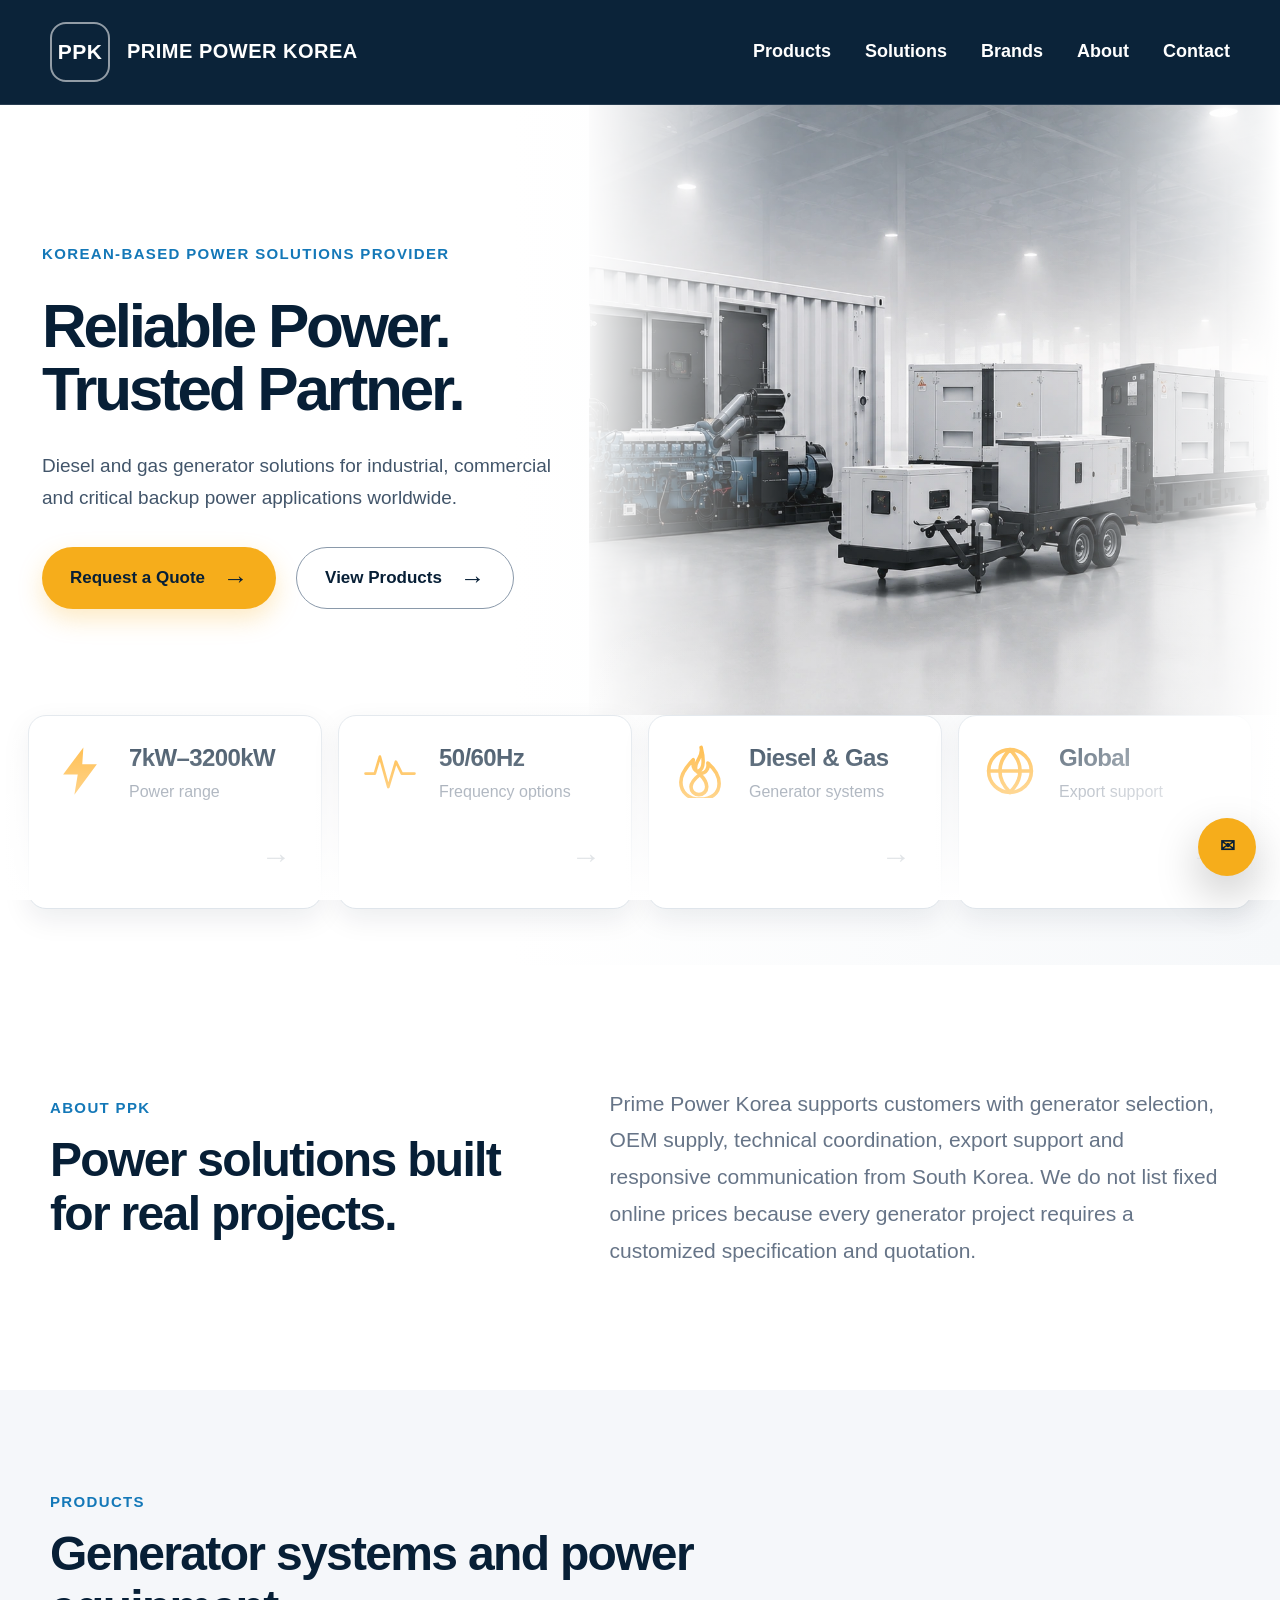
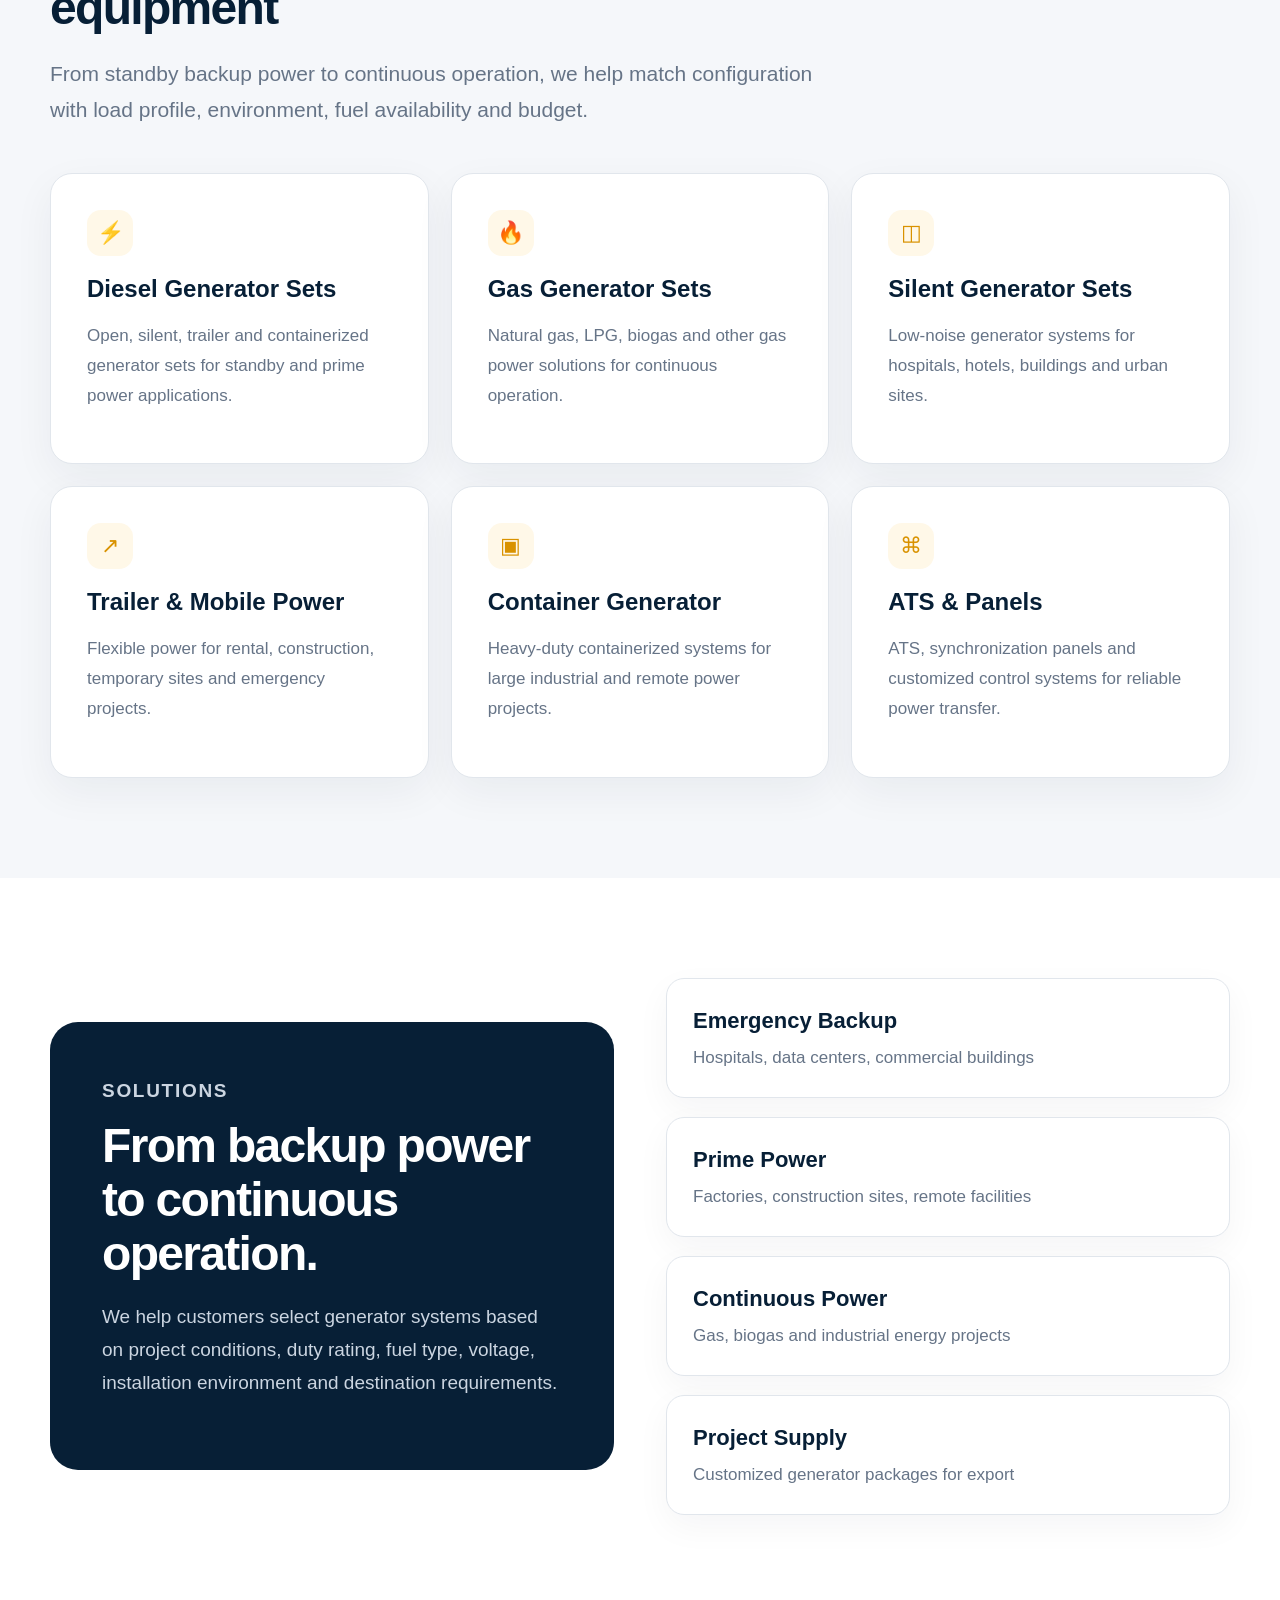
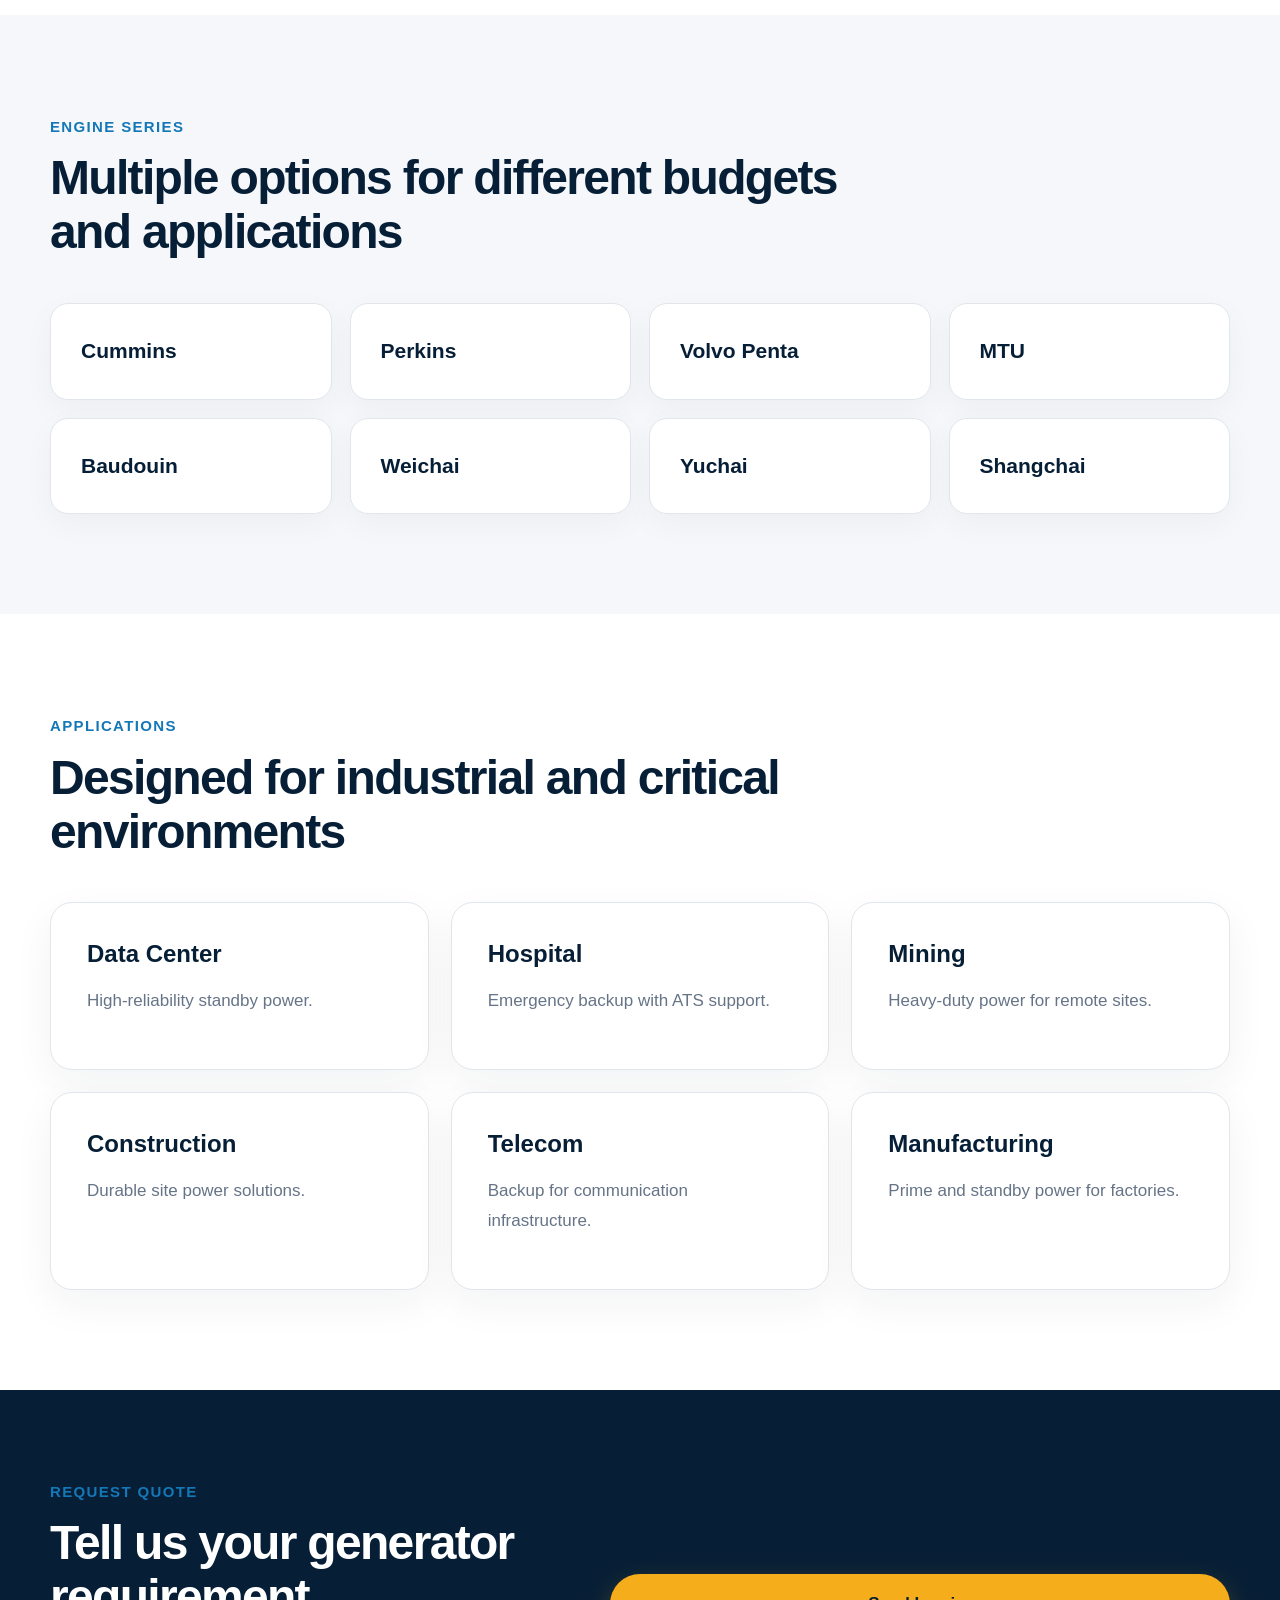
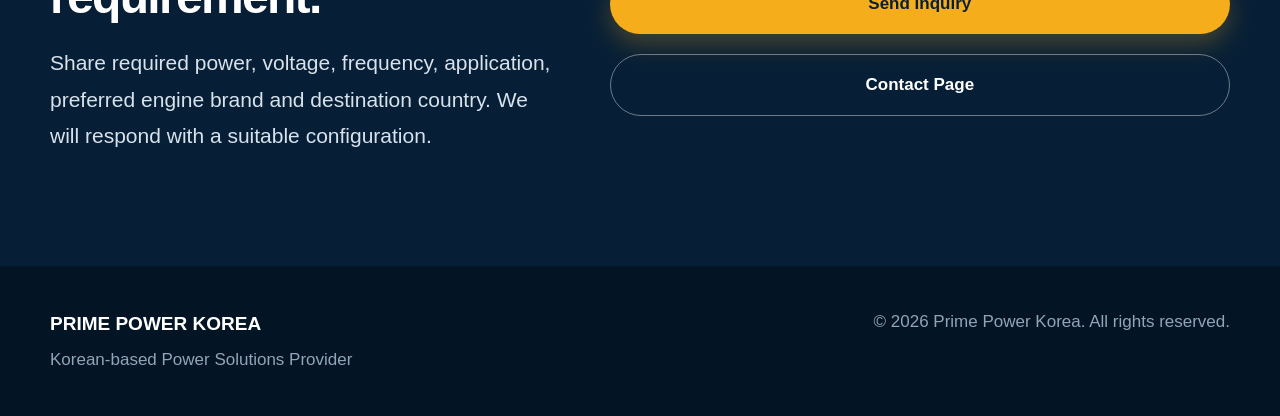
==== index.html @ 18918705 "Update stylesheet version in index.html" ====
<!DOCTYPE html>
<html lang="en">
<head>
  <meta charset="UTF-8" />
  <meta name="viewport" content="width=device-width, initial-scale=1.0" />
  <title>Prime Power Korea | Diesel & Gas Generator Solutions</title>
  <meta name="description" content="Prime Power Korea provides diesel and gas generator solutions for industrial, commercial, telecom, construction, mining, hospital and critical backup power applications worldwide." />
  <link rel="stylesheet" href="css/style.css?v=12">
</head>
<body>
<header class="site-header">
  <div class="container nav-wrap">
    <a class="brand" href="index.html"><span class="brand-mark">PPK</span><span>PRIME POWER KOREA</span></a>
    <button class="menu-btn" aria-label="Open menu">☰</button>
    <nav class="nav-menu">
      <a href="products.html">Products</a>
      <a href="solutions.html">Solutions</a>
      <a href="brands.html">Brands</a>
      <a href="about.html">About</a>
      <a href="contact.html">Contact</a>
    </nav>
  </div>
</header>

<main>
<section class="hero">
  <div class="container">
    <div class="hero-main">
      <div class="hero-copy-block">
        <p class="eyebrow">Korean-based Power Solutions Provider</p>
        <h1><span>Reliable Power.</span><span>Trusted Partner.</span></h1>
        <p class="hero-copy">Diesel and gas generator solutions for industrial, commercial and critical backup power applications worldwide.</p>
        <div class="actions"><a class="btn primary" href="contact.html">Request a Quote</a><a class="btn ghost" href="products.html">View Products</a></div>
      </div>

      <div class="hero-visual">
        <img class="hero-machine" src="images/home/hero-warehouse.webp" alt="Prime Power generator systems">
      </div>
    </div>

    <div class="hero-stats">
      <div class="hero-stat">
        <div class="stat-icon">
          <svg viewBox="0 0 48 48" aria-hidden="true">
            <path d="M27 3 9 27h13l-3 18 20-27H26L27 3Z"/>
          </svg>
        </div>
        <div><strong>7kW–3200kW</strong><span>Power range</span></div>
      </div>

      <div class="hero-stat">
        <div class="stat-icon">
          <svg viewBox="0 0 64 48" aria-hidden="true">
            <path d="M3 27h11l6-20 10 36 9-30 7 14h15"/>
          </svg>
        </div>
        <div><strong>50/60Hz</strong><span>Frequency options</span></div>
      </div>

      <div class="hero-stat">
        <div class="stat-icon">
          <svg viewBox="0 0 48 48" aria-hidden="true">
            <path d="M25 3c2 9-5 11-5 18 0 3 2 5 5 5 4 0 7-4 6-9 7 6 10 12 10 18 0 9-7 14-17 14S7 43 7 34c0-7 4-13 11-20-1 8 2 11 5 10 4-2 5-9 2-21Z"/>
            <path d="M24 27c4 4 6 7 6 11 0 4-3 7-7 7s-7-3-7-7c0-4 3-7 8-11Z"/>
          </svg>
        </div>
        <div><strong>Diesel &amp; Gas</strong><span>Generator systems</span></div>
      </div>

      <div class="hero-stat">
        <div class="stat-icon">
          <svg viewBox="0 0 48 48" aria-hidden="true">
            <circle cx="24" cy="24" r="19"/>
            <path d="M5 24h38M24 5c6 6 9 12 9 19s-3 13-9 19c-6-6-9-12-9-19s3-13 9-19Z"/>
          </svg>
        </div>
        <div><strong>Global</strong><span>Export support</span></div>
      </div>
    </div>
  </div>
</section>

<section class="section">
  <div class="container split">
    <div><p class="eyebrow">About PPK</p><h2>Power solutions built for real projects.</h2></div>
    <p class="lead">Prime Power Korea supports customers with generator selection, OEM supply, technical coordination, export support and responsive communication from South Korea. We do not list fixed online prices because every generator project requires a customized specification and quotation.</p>
  </div>
</section>

<section class="section light" id="products">
  <div class="container">
    <div class="section-head"><p class="eyebrow">Products</p><h2>Generator systems and power equipment</h2><p class="lead">From standby backup power to continuous operation, we help match configuration with load profile, environment, fuel availability and budget.</p></div>
    <div class="cards three">
      <article class="card"><span class="icon">⚡</span><h3>Diesel Generator Sets</h3><p>Open, silent, trailer and containerized generator sets for standby and prime power applications.</p></article>
      <article class="card"><span class="icon">🔥</span><h3>Gas Generator Sets</h3><p>Natural gas, LPG, biogas and other gas power solutions for continuous operation.</p></article>
      <article class="card"><span class="icon">◫</span><h3>Silent Generator Sets</h3><p>Low-noise generator systems for hospitals, hotels, buildings and urban sites.</p></article>
      <article class="card"><span class="icon">↗</span><h3>Trailer & Mobile Power</h3><p>Flexible power for rental, construction, temporary sites and emergency projects.</p></article>
      <article class="card"><span class="icon">▣</span><h3>Container Generator</h3><p>Heavy-duty containerized systems for large industrial and remote power projects.</p></article>
      <article class="card"><span class="icon">⌘</span><h3>ATS & Panels</h3><p>ATS, synchronization panels and customized control systems for reliable power transfer.</p></article>
    </div>
  </div>
</section>

<section class="section" id="solutions">
  <div class="container split reverse">
    <div class="dark-panel"><p class="eyebrow">Solutions</p><h2>From backup power to continuous operation.</h2><p>We help customers select generator systems based on project conditions, duty rating, fuel type, voltage, installation environment and destination requirements.</p></div>
    <div class="solution-list">
      <div><strong>Emergency Backup</strong><span>Hospitals, data centers, commercial buildings</span></div>
      <div><strong>Prime Power</strong><span>Factories, construction sites, remote facilities</span></div>
      <div><strong>Continuous Power</strong><span>Gas, biogas and industrial energy projects</span></div>
      <div><strong>Project Supply</strong><span>Customized generator packages for export</span></div>
    </div>
  </div>
</section>

<section class="section light">
  <div class="container">
    <div class="section-head"><p class="eyebrow">Engine Series</p><h2>Multiple options for different budgets and applications</h2></div>
    <div class="brand-grid">
      <span>Cummins</span><span>Perkins</span><span>Volvo Penta</span><span>MTU</span><span>Baudouin</span><span>Weichai</span><span>Yuchai</span><span>Shangchai</span>
    </div>
  </div>
</section>

<section class="section">
  <div class="container">
    <div class="section-head"><p class="eyebrow">Applications</p><h2>Designed for industrial and critical environments</h2></div>
    <div class="cards three compact">
      <article class="card"><h3>Data Center</h3><p>High-reliability standby power.</p></article>
      <article class="card"><h3>Hospital</h3><p>Emergency backup with ATS support.</p></article>
      <article class="card"><h3>Mining</h3><p>Heavy-duty power for remote sites.</p></article>
      <article class="card"><h3>Construction</h3><p>Durable site power solutions.</p></article>
      <article class="card"><h3>Telecom</h3><p>Backup for communication infrastructure.</p></article>
      <article class="card"><h3>Manufacturing</h3><p>Prime and standby power for factories.</p></article>
    </div>
  </div>
</section>

<section class="cta">
  <div class="container split">
    <div><p class="eyebrow">Request Quote</p><h2>Tell us your generator requirement.</h2><p class="lead">Share required power, voltage, frequency, application, preferred engine brand and destination country. We will respond with a suitable configuration.</p></div>
    <div class="actions vertical"><a class="btn primary" href="mailto:primepowerkorea@gmail.com?subject=Generator%20Quotation%20Request">Send Inquiry</a><a class="btn ghost" href="contact.html">Contact Page</a></div>
  </div>
</section>
</main>

<a class="floating" href="mailto:primepowerkorea@gmail.com" title="Email Prime Power Korea">✉</a>
<footer class="footer"><div class="container footer-grid"><div><strong>PRIME POWER KOREA</strong><p>Korean-based Power Solutions Provider</p></div><div>© 2026 Prime Power Korea. All rights reserved.</div></div></footer>
<script src="js/main.js"></script>
</body>
</html>
---- css/style.css ----
:root{
  --navy:#071f36;
  --navy-2:#0b2d4b;
  --blue:#1478b8;
  --sky:#1d9bf0;
  --gold:#f6ad1b;
  --gold-dark:#d99200;
  --text:#10243a;
  --muted:#667487;
  --line:#dbe3eb;
  --light:#f5f7fa;
  --white:#ffffff;
  --shadow:0 18px 48px rgba(7,31,54,.09);
}

*{box-sizing:border-box}
html{scroll-behavior:smooth}

body{
  margin:0;
  font-family:Inter,Arial,sans-serif;
  font-size:18px;
  line-height:1.65;
  color:var(--text);
  background:var(--white);
}

a{text-decoration:none;color:inherit}
img{max-width:100%;display:block}
.container{width:min(1528px,calc(100% - 96px));margin:auto}

/* Header */
.site-header{
  position:sticky;
  top:0;
  z-index:50;
  background:rgba(7,31,54,.98);
  border-bottom:1px solid rgba(255,255,255,.12);
  backdrop-filter:blur(10px);
}

.nav-wrap{
  min-height:100px;
  display:flex;
  align-items:center;
  justify-content:space-between;
  gap:32px;
  color:#fff;
}

.brand{
  display:flex;
  align-items:center;
  gap:17px;
  font-size:23px;
  font-weight:900;
  letter-spacing:.025em;
  white-space:nowrap;
}

.brand-mark{
  width:62px;
  height:62px;
  border:2px solid rgba(255,255,255,.55);
  border-radius:16px;
  display:grid;
  place-items:center;
  font-size:23px;
}

.nav-menu{
  display:flex;
  align-items:center;
  gap:52px;
  font-size:20px;
  font-weight:900;
}

.nav-menu a{
  position:relative;
  padding:38px 0;
}

.nav-menu a::after{
  content:"";
  position:absolute;
  left:0;
  right:100%;
  bottom:24px;
  height:2px;
  background:var(--gold);
  transition:.25s ease;
}

.nav-menu a:hover::after{right:0}

.menu-btn{
  display:none;
  border:0;
  background:none;
  color:#fff;
  font-size:28px;
  cursor:pointer;
}

/* Homepage hero */
.hero{
  padding:0 0 56px;
  overflow:hidden;
  background:linear-gradient(90deg,#fff 0%,#fff 40%,#f6f8fa 100%);
}

.hero>.container{
  width:min(1625px,100%);
  max-width:none;
}

.hero-main{
  display:grid;
  grid-template-columns:46% 54%;
  min-height:610px;
  align-items:stretch;
}

.hero-copy-block{
  position:relative;
  z-index:2;
  display:flex;
  flex-direction:column;
  justify-content:center;
  padding:92px 36px 62px 48px;
}

.eyebrow{
  margin:0;
  color:var(--blue);
  font-size:19px;
  font-weight:900;
  letter-spacing:.09em;
  text-transform:uppercase;
}

.hero h1,
.page-hero h1{
  color:var(--navy);
  letter-spacing:-.052em;
}

.hero h1{
  margin:28px 0 30px;
  font-size:clamp(72px,5.25vw,92px);
  line-height:1.01;
}

.hero h1 span{
  display:block;
  white-space:nowrap;
}

.hero-copy,
.page-hero p{
  color:#42556a;
}

.hero-copy{
  max-width:680px;
  margin:0;
  font-size:23px;
  line-height:1.65;
}

.actions{
  display:flex;
  flex-wrap:wrap;
  gap:20px;
  margin-top:34px;
}

.actions.vertical{display:grid}

.btn{
  min-height:62px;
  padding:18px 32px;
  border-radius:999px;
  display:inline-flex;
  align-items:center;
  justify-content:center;
  font-size:19px;
  font-weight:900;
  transition:.25s ease;
}

.btn:hover{transform:translateY(-2px)}
.primary{background:var(--gold);color:var(--navy);box-shadow:0 10px 24px rgba(246,173,27,.26)}
.primary:hover{background:#ffba2f}
.ghost{border:1px solid #8a99aa;color:var(--navy);background:rgba(255,255,255,.66)}

.hero .btn::after{
  content:"→";
  margin-left:18px;
  font-size:25px;
  line-height:1;
}

.hero-visual{
  min-height:610px;
  display:flex;
  align-items:stretch;
  justify-content:stretch;
  padding:0;
  overflow:hidden;
  background-image:
    linear-gradient(90deg,rgba(255,255,255,.95) 0%,rgba(255,255,255,.60) 10%,rgba(255,255,255,.08) 28%,rgba(255,255,255,0) 100%),
    url("../images/home/hero-warehouse.webp");
  background-size:auto 108%;
  background-position:right center;
  background-repeat:no-repeat;
}

.hero-visual::before{
  content:"";
  position:absolute;
  inset:0;
  pointer-events:none;
  z-index:1;
  background:
    linear-gradient(to right,
      transparent 72%,
      rgba(255,255,255,.18) 84%,
      rgba(255,255,255,.78) 96%,
      #fff 100%
    ),
    linear-gradient(to bottom,
      transparent 68%,
      rgba(255,255,255,.16) 80%,
      rgba(255,255,255,.78) 95%,
      #fff 100%
    );
}
.hero-machine{display:none}

/* Homepage statistics */
.hero-stats{
  width:calc(100% - 96px);
  margin:0 auto;
  display:grid;
  grid-template-columns:repeat(4,1fr);
  gap:16px;
}

.hero-stat{
  position:relative;
  min-height:204px;
  padding:43px 36px;
  display:flex;
  align-items:flex-start;
  gap:22px;
  border:1px solid #dfe5eb;
  border-radius:18px;
  background:#fff;
  box-shadow:0 10px 28px rgba(7,31,54,.08);
}

.hero-stat::after{
  content:"→";
  position:absolute;
  right:30px;
  bottom:26px;
  color:#6f7e8d;
  font-size:30px;
  font-weight:400;
}

.stat-icon{
  flex:0 0 60px;
  width:60px;
  height:60px;
  display:grid;
  place-items:center;
  color:#ffa711;
  background:transparent;
  border-radius:0;
  font-size:44px;
  font-weight:900;
  line-height:1;
}

.stat-icon svg{
  width:54px;
  height:54px;
  display:block;
  fill:none;
  stroke:currentColor;
  stroke-width:3.2;
  stroke-linecap:round;
  stroke-linejoin:round;
}

.hero-stat:first-child .stat-icon svg{
  fill:currentColor;
  stroke:none;
}

.hero-stat strong{
  display:block;
  color:var(--navy);
  font-size:31px;
  font-weight:900;
  line-height:1.15;
  letter-spacing:-.025em;
  white-space:nowrap;
}

.hero-stat span{
  display:block;
  margin-top:10px;
  color:var(--muted);
  font-size:19px;
  line-height:1.4;
}

/* General sections */
.section{padding:100px 0}
.light{background:var(--light)}

.split{
  display:grid;
  grid-template-columns:.9fr 1.1fr;
  gap:52px;
  align-items:center;
}

.split.reverse{grid-template-columns:1fr 1fr}

.section-head{
  max-width:790px;
  margin-bottom:44px;
}

.section-head h2,
h2{
  margin:12px 0 18px;
  color:var(--navy);
  font-size:48px;
  line-height:1.12;
  letter-spacing:-.035em;
}

.lead{
  color:var(--muted);
  font-size:21px;
  line-height:1.75;
}

/* Cards */
.cards{display:grid;gap:22px}
.cards.three{grid-template-columns:repeat(3,1fr)}
.cards.two{grid-template-columns:repeat(2,1fr)}

.card{
  padding:36px;
  border:1px solid #e1e6ec;
  border-radius:22px;
  background:#fff;
  box-shadow:0 14px 42px rgba(7,31,54,.055);
  transition:.25s ease;
}

.card:hover{
  transform:translateY(-4px);
  box-shadow:0 22px 56px rgba(7,31,54,.11);
}

.card h3{
  margin:0 0 13px;
  color:var(--navy);
  font-size:26px;
  line-height:1.25;
}

.card p,
.card li{
  color:var(--muted);
  font-size:18px;
  line-height:1.75;
}

.icon{
  width:46px;
  height:46px;
  margin-bottom:18px;
  border-radius:14px;
  display:grid;
  place-items:center;
  color:var(--gold-dark);
  background:#fff8e8;
  font-size:22px;
}

/* Other page components */
.dark-panel{
  padding:52px;
  border-radius:28px;
  color:#fff;
  background:var(--navy);
}

.dark-panel h2{color:#fff}
.dark-panel p{color:#cbd5e1;font-size:19px;line-height:1.75}

.solution-list{
  display:grid;
  gap:19px;
}

.solution-list div{
  padding:24px 26px;
  border:1px solid #e1e6ec;
  border-radius:18px;
  background:#fff;
  box-shadow:0 12px 34px rgba(7,31,54,.045);
}

.solution-list strong{
  display:block;
  margin-bottom:4px;
  color:var(--navy);
  font-size:22px;
}

.solution-list span{
  color:var(--muted);
  font-size:18px;
}

.brand-grid{
  display:grid;
  grid-template-columns:repeat(4,1fr);
  gap:18px;
}

.brand-grid.large{grid-template-columns:repeat(3,1fr)}

.brand-grid span{
  padding:30px;
  border:1px solid #e1e6ec;
  border-radius:18px;
  color:var(--navy);
  background:#fff;
  font-size:21px;
  font-weight:900;
  box-shadow:0 10px 32px rgba(7,31,54,.04);
}

/* Inner-page hero */
.page-hero{
  padding:108px 0 98px;
  color:var(--navy);
  background:linear-gradient(120deg,#fff 0%,#f3f6f9 72%,#e7edf3 100%);
  border-bottom:1px solid #e3e8ed;
}

.page-hero h1{
  max-width:1050px;
  margin:20px 0 24px;
  font-size:clamp(56px,5.2vw,78px);
  line-height:1.06;
}

.page-hero p{
  max-width:850px;
  font-size:22px;
  line-height:1.7;
}

/* Contact and CTA */
.contact-box{
  padding:44px;
  border-radius:24px;
  color:#fff;
  background:var(--navy);
}

.contact-box h3{
  margin:22px 0 6px;
  color:var(--gold);
  font-size:23px;
}

.contact-box h3:first-child{margin-top:0}
.contact-box p{color:#dbeafe;font-size:18px}

.cta{
  padding:90px 0;
  color:#fff;
  background:var(--navy);
}

.cta h2{color:#fff}
.cta .lead{color:#d8e2ec}
.cta .ghost{color:#fff;border-color:rgba(255,255,255,.4);background:transparent}

/* Floating contact button */
.floating{
  position:fixed;
  right:24px;
  bottom:24px;
  z-index:30;
  width:58px;
  height:58px;
  border-radius:50%;
  display:grid;
  place-items:center;
  color:var(--navy);
  background:var(--gold);
  font-weight:900;
  box-shadow:0 18px 45px rgba(0,0,0,.22);
}

/* Footer */
.footer{
  padding:42px 0;
  color:#94a3b8;
  background:#031525;
  font-size:17px;
}

.footer-grid{
  display:flex;
  justify-content:space-between;
  gap:20px;
  flex-wrap:wrap;
}

.footer strong{color:#fff;font-size:19px}
.footer p{margin:6px 0 0;font-size:17px}

/* Medium desktop */
@media (min-width:1001px) and (max-width:1350px){
  .container{width:min(1180px,calc(100% - 56px))}
  .nav-wrap{min-height:94px}
  .brand{font-size:20px}
  .brand-mark{width:60px;height:60px;font-size:21px}
  .nav-menu{gap:34px;font-size:18px}
  .nav-menu a{padding:37px 0}

  .hero>.container{width:100%}
  .hero-copy-block{padding:86px 24px 54px 42px}
  .eyebrow{font-size:15px}
  .hero h1{font-size:62px}
  .hero-copy{font-size:19px}
  .btn{min-height:58px;padding:16px 28px;font-size:17px}

  .hero-stats{width:calc(100% - 56px)}
  .hero-stat{min-height:194px;padding:28px 24px}
  .hero-stat strong{font-size:24px}
  .hero-stat span{font-size:16px}
  .stat-icon{flex-basis:54px;width:54px;height:54px;font-size:38px}

  .page-hero p{font-size:20px}
  .card h3{font-size:24px}
  .card p,.card li,.solution-list span{font-size:17px}
}

/* Tablet */
@media (max-width:1000px){
  body{font-size:17px}
  .container{width:min(1180px,calc(100% - 48px))}

  .hero{padding:48px 0 38px}
  .hero>.container{width:min(1180px,calc(100% - 48px))}
  .hero-main{grid-template-columns:1fr;min-height:auto;gap:22px}
  .hero-copy-block{max-width:760px;padding:18px 0}
  .hero h1,.page-hero h1{font-size:48px}
  .hero-copy,.page-hero p{font-size:18px}
  .hero-visual{
    min-height:380px;
    border-radius:22px;
    background-position:center;
  }

  .hero-stats{
    width:100%;
    grid-template-columns:repeat(2,1fr);
    gap:14px;
    margin-top:30px;
  }

  .hero-stat{min-height:170px;padding:26px}
  .hero-stat strong{font-size:24px}
  .hero-stat span{font-size:17px}

  .section{padding:78px 0}
  .section-head h2,h2{font-size:40px}
  .lead{font-size:19px}
  .split,.split.reverse{grid-template-columns:1fr;gap:30px}
  .cards.three{grid-template-columns:repeat(2,1fr)}
  .card{padding:28px}
  .card h3{font-size:23px}
  .card p,.card li,.solution-list span{font-size:17px}
  .page-hero{padding:78px 0 70px}
  .page-hero p{font-size:19px}
}

/* Mobile */
@media (max-width:760px){
  .container{width:min(100% - 32px,1180px)}
  .nav-wrap{min-height:76px}
  .brand{font-size:14px;letter-spacing:.04em}
  .brand-mark{width:42px;height:42px;font-size:16px}

  .menu-btn{display:block}
  .nav-menu{
    display:none;
    position:absolute;
    left:0;
    right:0;
    top:76px;
    padding:18px 24px;
    flex-direction:column;
    align-items:flex-start;
    gap:4px;
    background:var(--navy);
    font-size:17px;
  }

  .nav-menu.open{display:flex}
  .nav-menu a{width:100%;padding:12px 0}
  .nav-menu a::after{display:none}

  .hero>.container{width:min(100% - 32px,1180px)}
  .hero{padding:48px 0 38px}
  .hero h1,.page-hero h1{font-size:46px}
  .hero-copy,.page-hero p{font-size:18px}
  .hero-visual{min-height:300px}
  .hero-stats{grid-template-columns:1fr}
  .hero-stat{min-height:auto;padding:22px}

  .section{padding:64px 0}
  .section-head h2,h2{font-size:35px}
  .lead{font-size:18px}
  .cards.three,.cards.two,.brand-grid,.brand-grid.large{grid-template-columns:1fr}
  .card{padding:24px}
  .card h3{font-size:22px}

  .page-hero{padding:68px 0 62px}
  .footer,.footer p{font-size:15px}
}
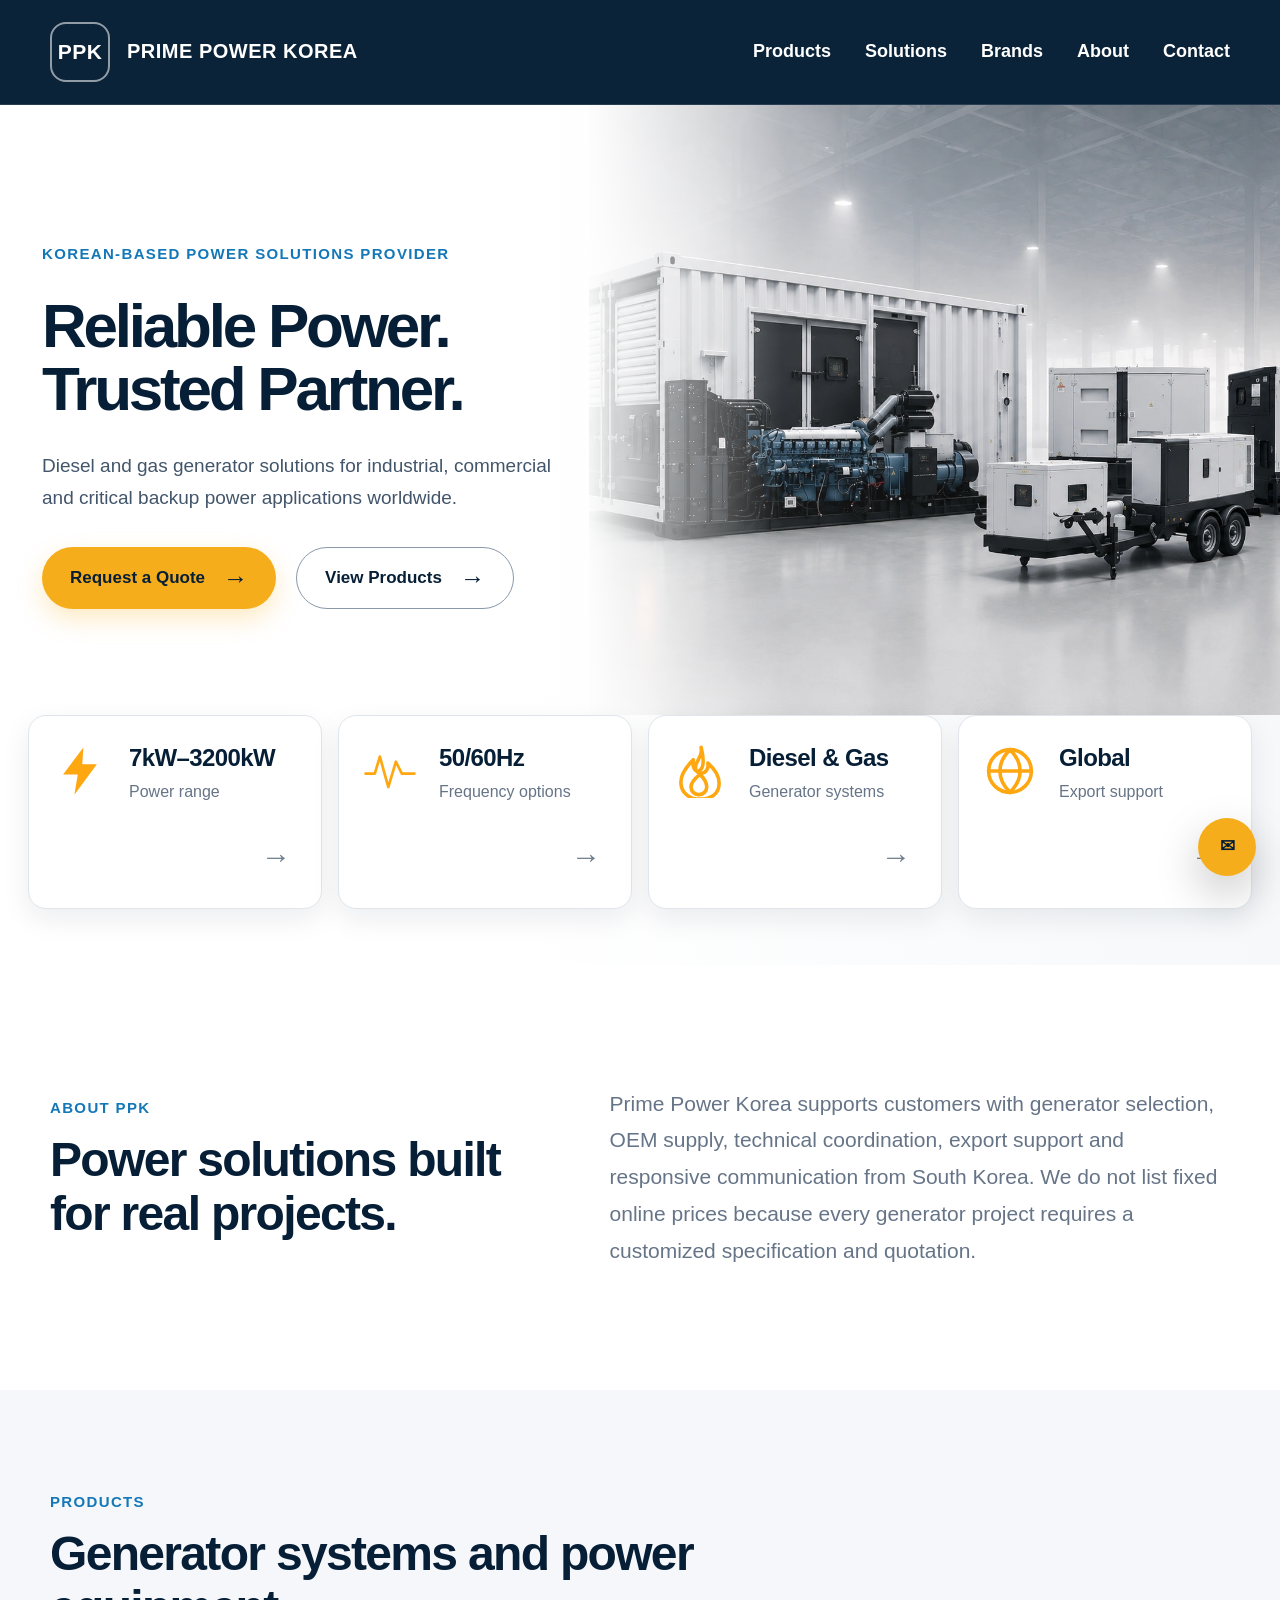
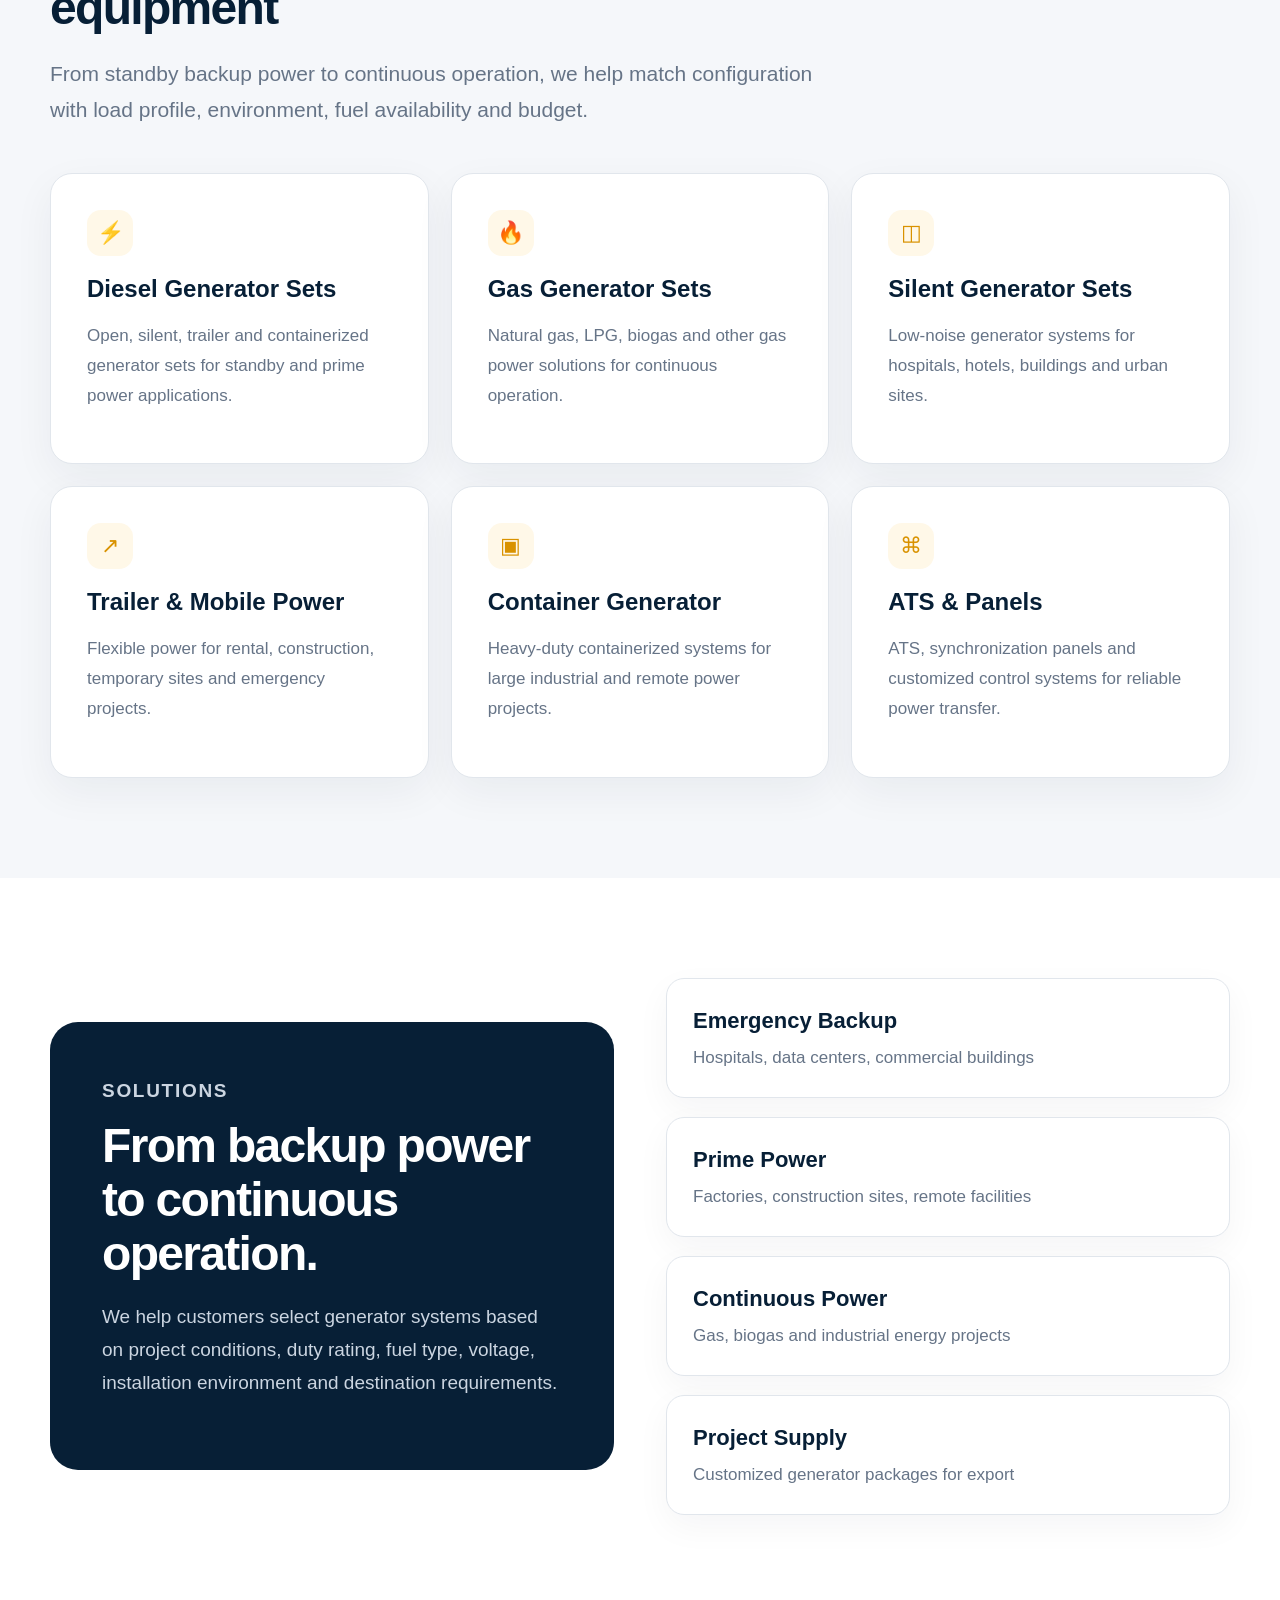
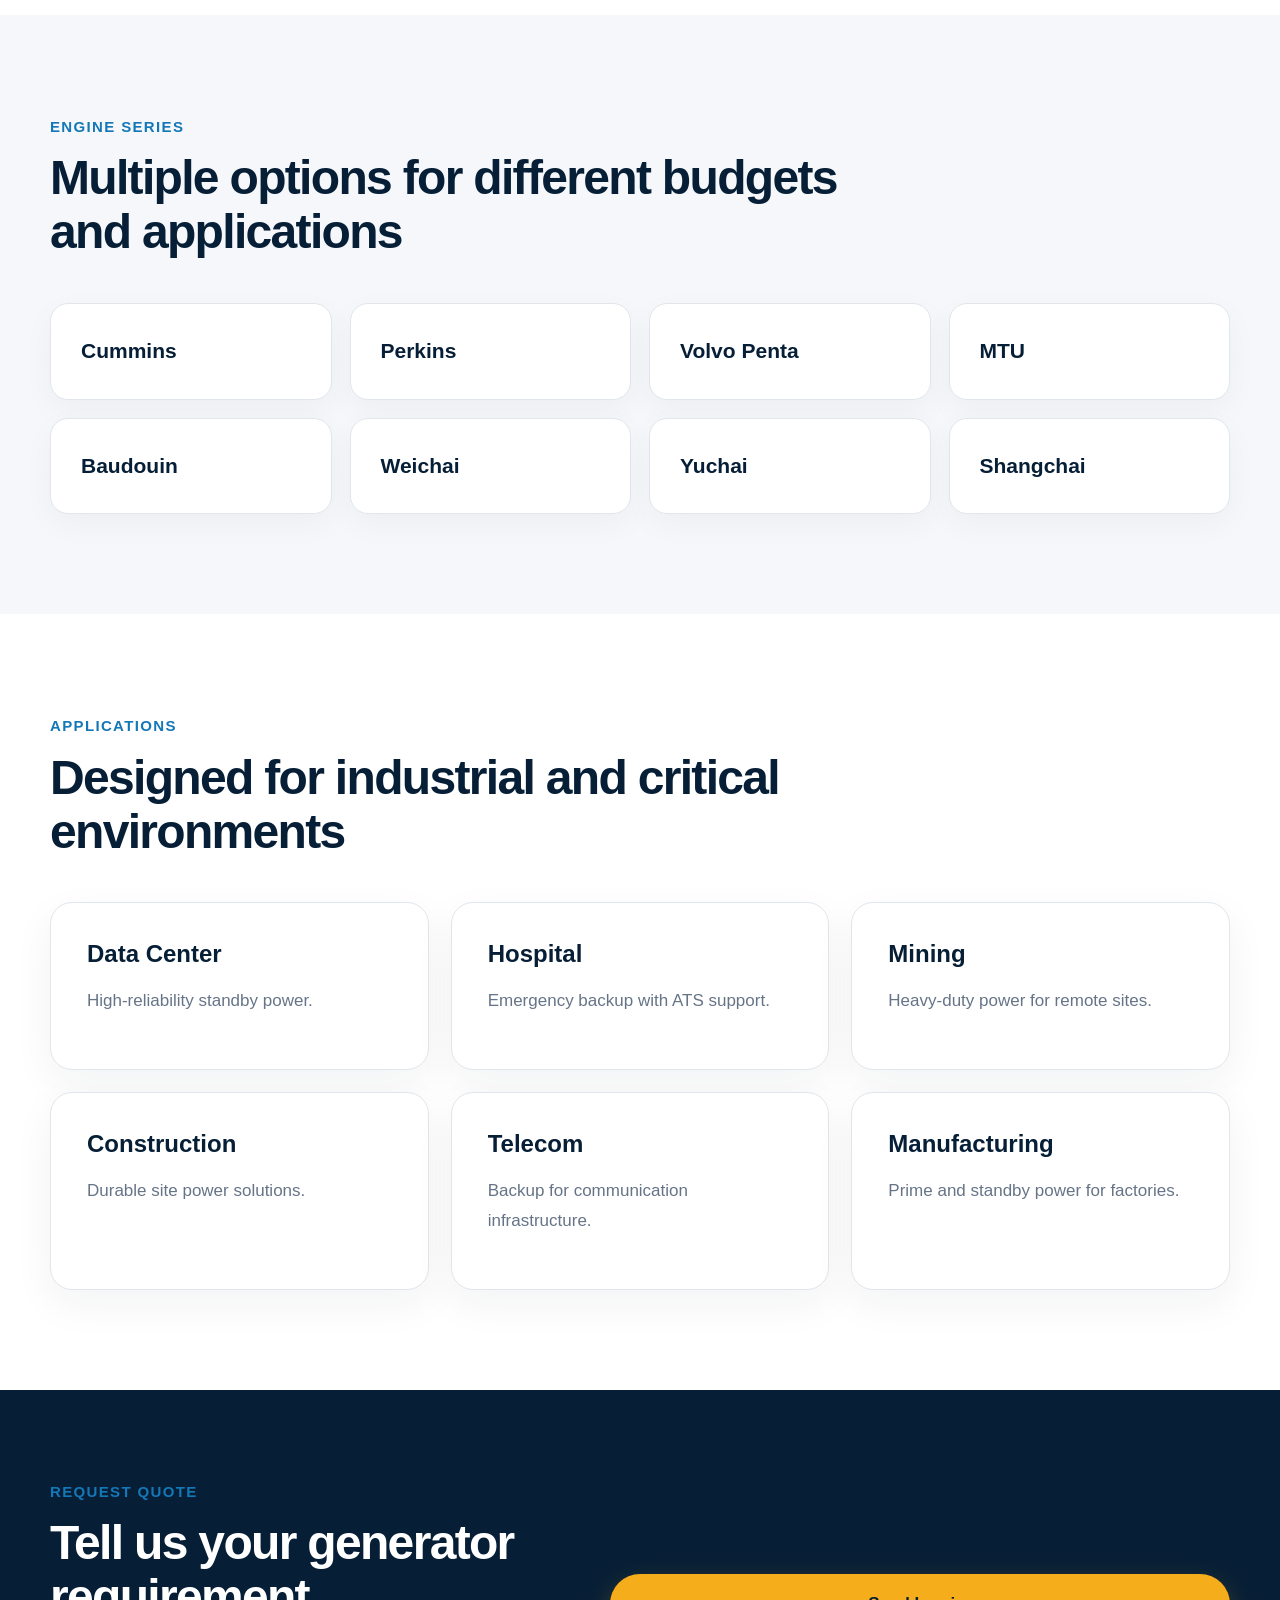
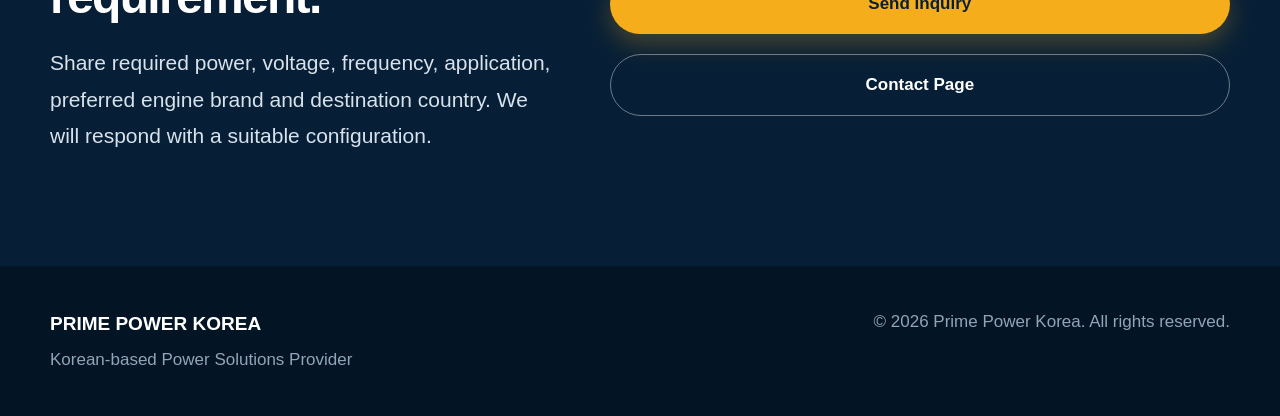
==== commit 061476ca: "Update stylesheet version in index.html" ====
--- a/index.html
+++ b/index.html
@@ -5,7 +5,7 @@
   <meta name="viewport" content="width=device-width, initial-scale=1.0" />
   <title>Prime Power Korea | Diesel & Gas Generator Solutions</title>
   <meta name="description" content="Prime Power Korea provides diesel and gas generator solutions for industrial, commercial, telecom, construction, mining, hospital and critical backup power applications worldwide." />
-  <link rel="stylesheet" href="css/style.css?v=12">
+  <link rel="stylesheet" href="css/style.css?v=11">
 </head>
 <body>
 <header class="site-header">
--- a/css/style.css
+++ b/css/style.css
@@ -212,31 +212,12 @@
   background-image:
     linear-gradient(90deg,rgba(255,255,255,.95) 0%,rgba(255,255,255,.60) 10%,rgba(255,255,255,.08) 28%,rgba(255,255,255,0) 100%),
     url("../images/home/hero-warehouse.webp");
-  background-size:auto 108%;
-  background-position:right center;
+  background-size:cover;
+  background-position:center center;
   background-repeat:no-repeat;
 }
 
-.hero-visual::before{
-  content:"";
-  position:absolute;
-  inset:0;
-  pointer-events:none;
-  z-index:1;
-  background:
-    linear-gradient(to right,
-      transparent 72%,
-      rgba(255,255,255,.18) 84%,
-      rgba(255,255,255,.78) 96%,
-      #fff 100%
-    ),
-    linear-gradient(to bottom,
-      transparent 68%,
-      rgba(255,255,255,.16) 80%,
-      rgba(255,255,255,.78) 95%,
-      #fff 100%
-    );
-}
+.hero-visual::before{display:none}
 .hero-machine{display:none}
 
 /* Homepage statistics */
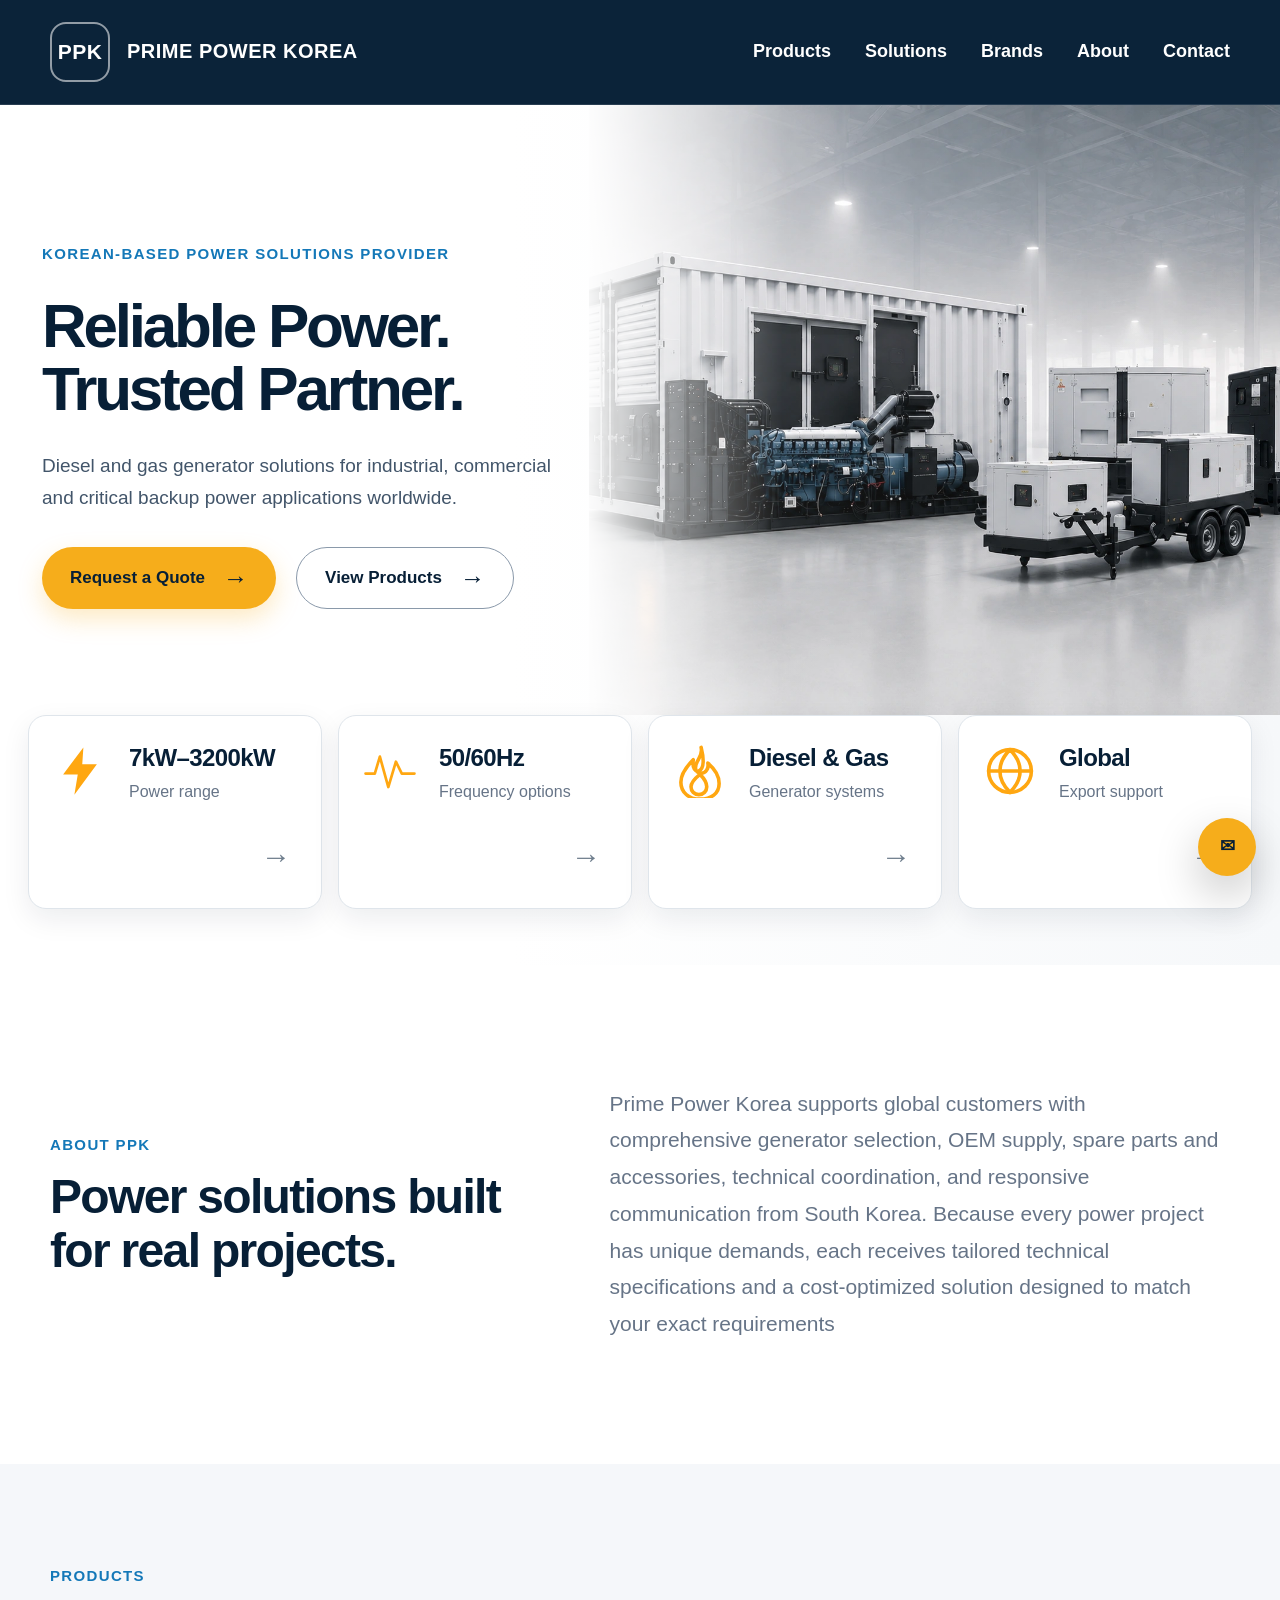
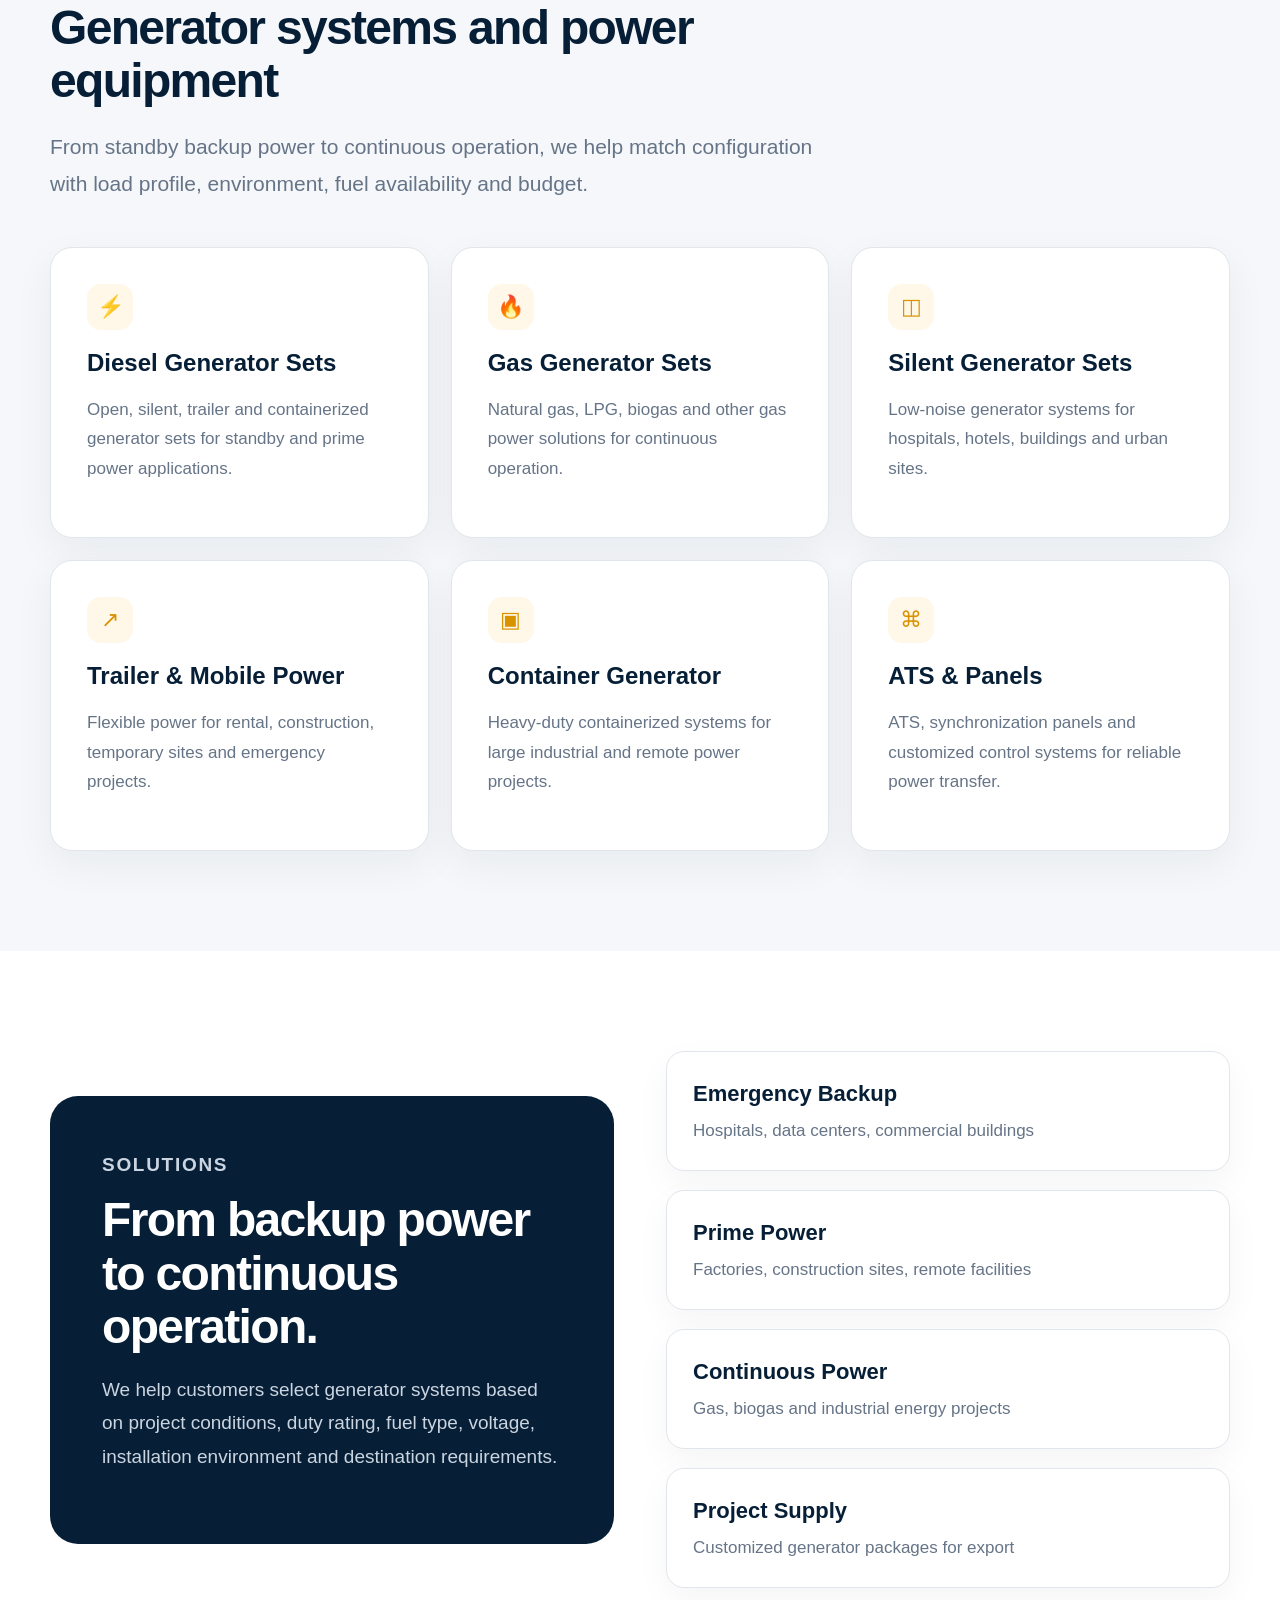
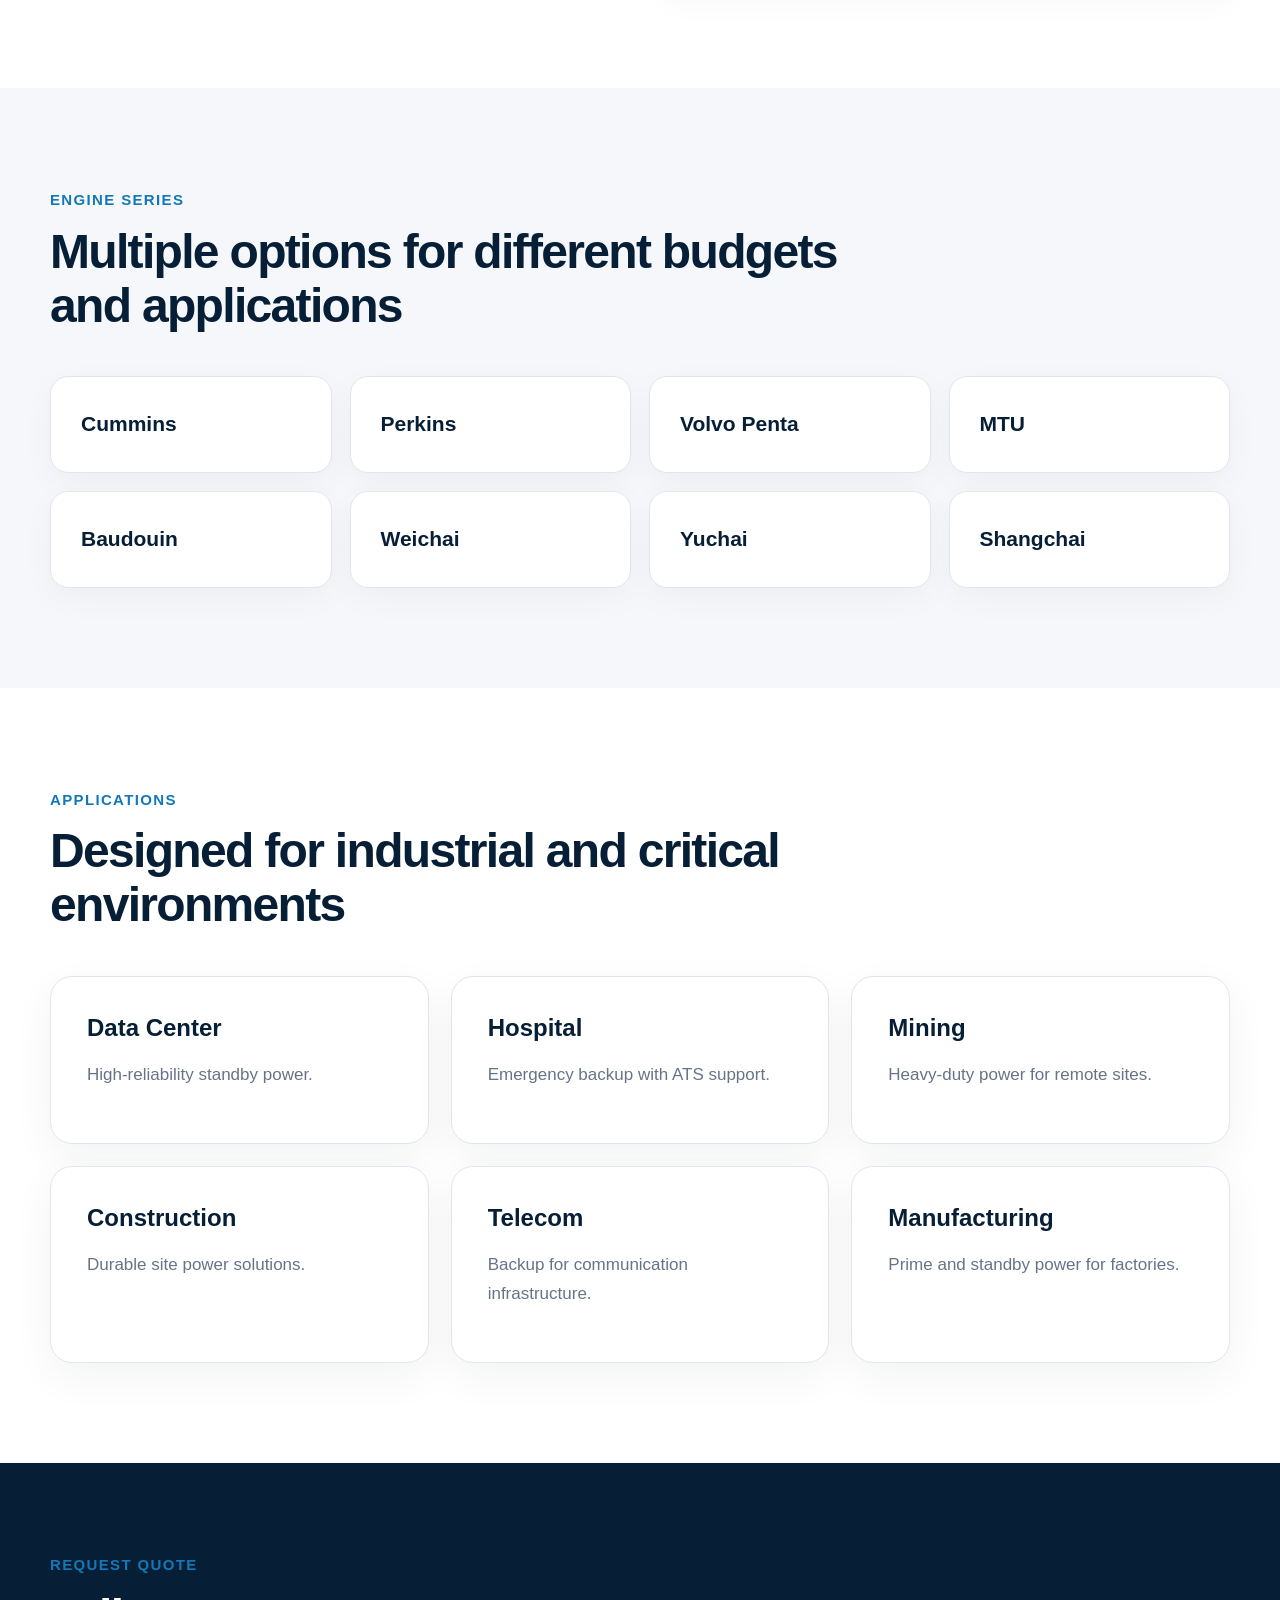
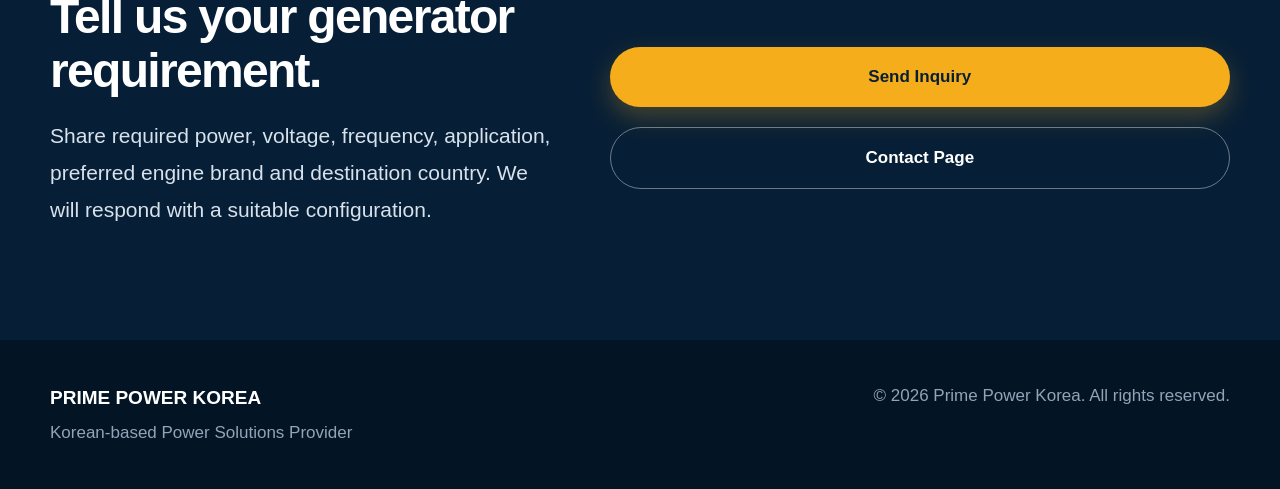
==== commit a6f9e158: "Revise lead paragraph for improved messaging Updated the lead paragraph to enhance clarity and detai" ====
--- a/index.html
+++ b/index.html
@@ -83,7 +83,7 @@
 <section class="section">
   <div class="container split">
     <div><p class="eyebrow">About PPK</p><h2>Power solutions built for real projects.</h2></div>
-    <p class="lead">Prime Power Korea supports customers with generator selection, OEM supply, technical coordination, export support and responsive communication from South Korea. We do not list fixed online prices because every generator project requires a customized specification and quotation.</p>
+    <p class="lead">Prime Power Korea supports global customers with comprehensive generator selection, OEM supply, spare parts and accessories, technical coordination, and responsive communication from South Korea. Because every power project has unique demands, each receives tailored technical specifications and a cost-optimized solution designed to match your exact requirements</p>
   </div>
 </section>
 
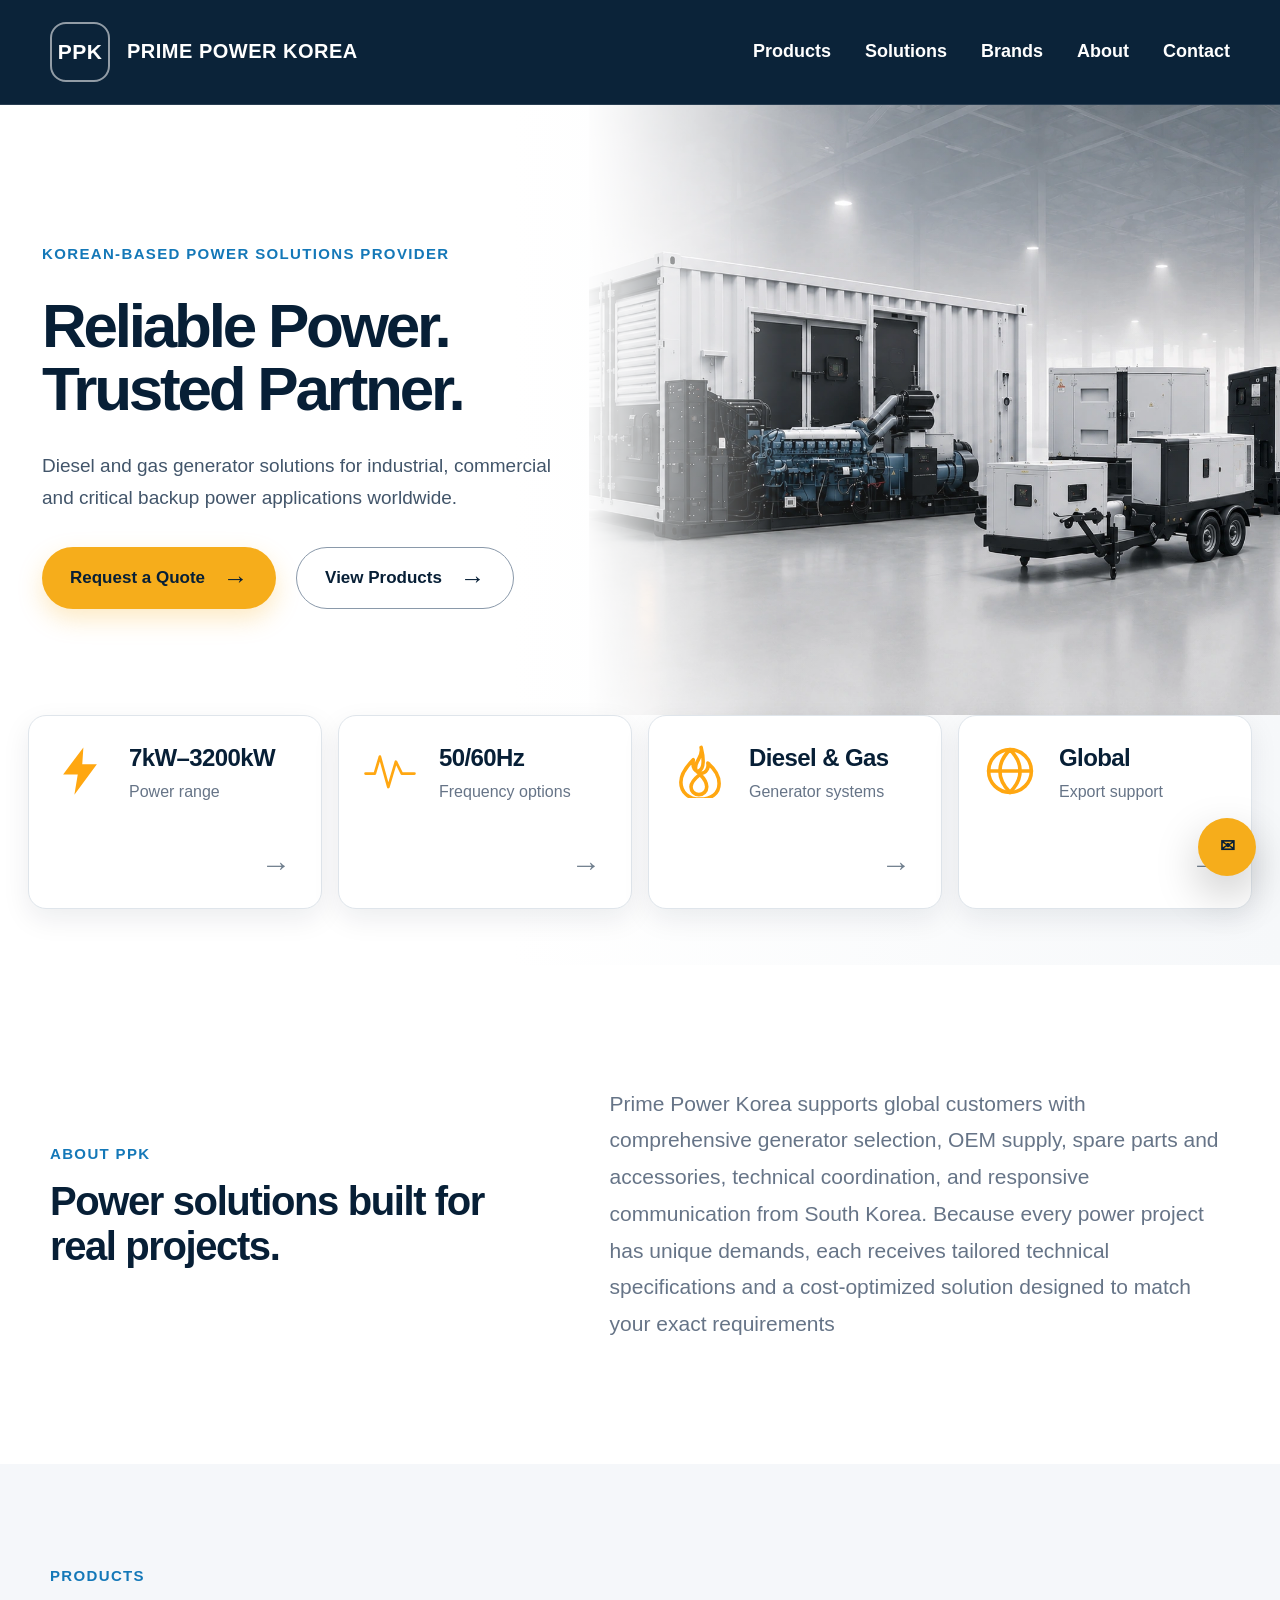
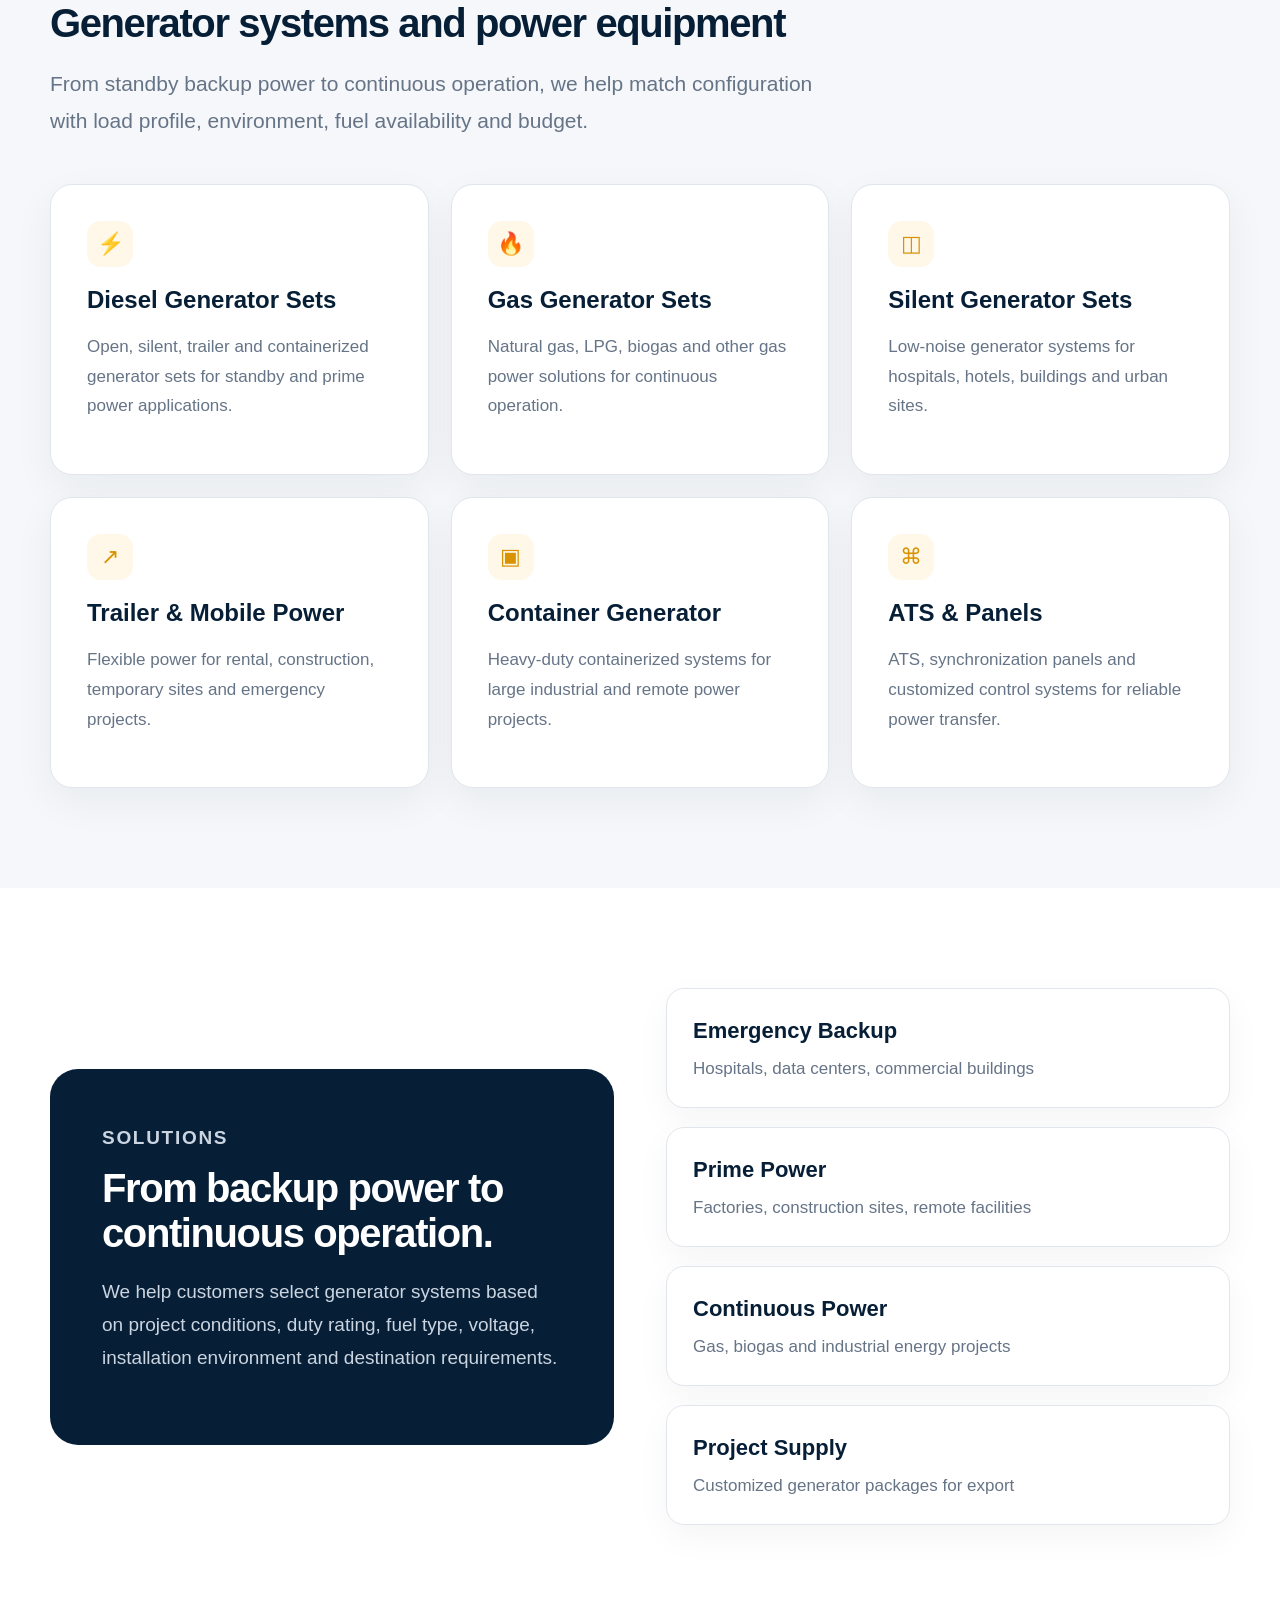
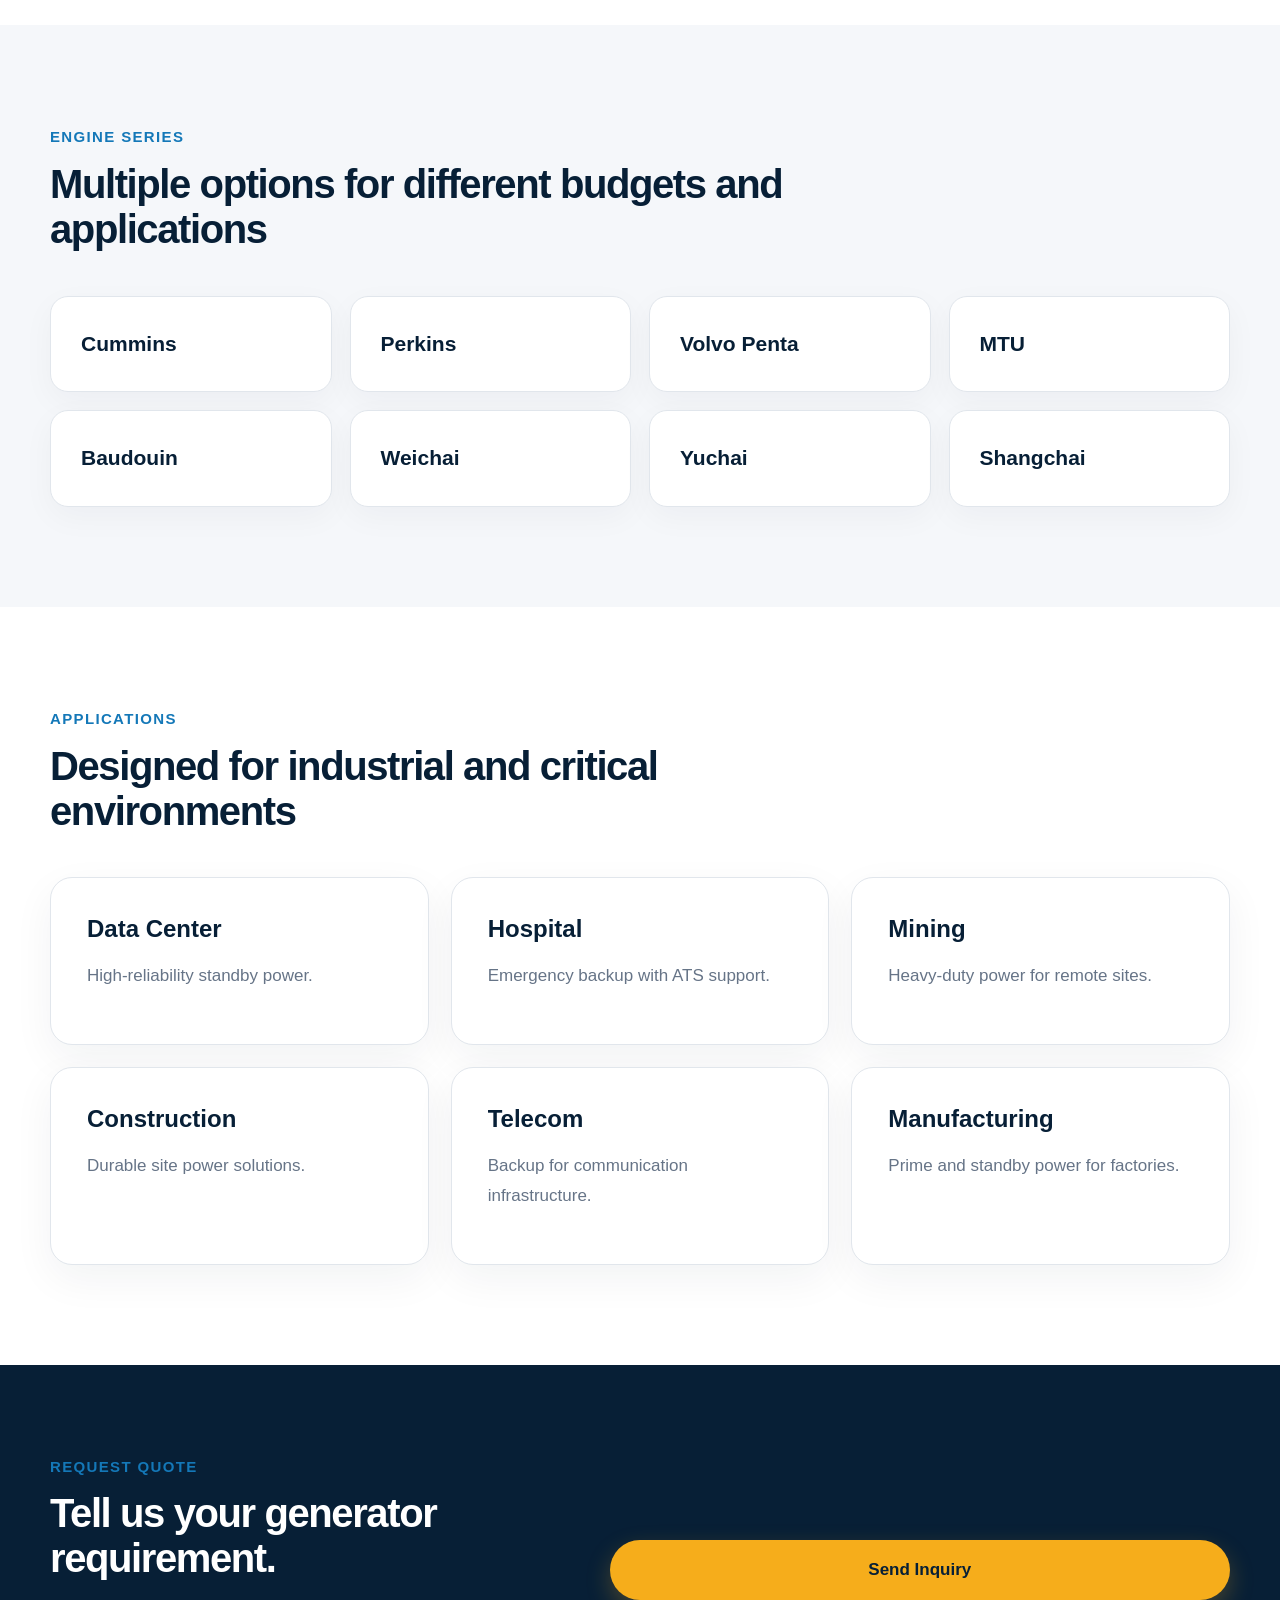
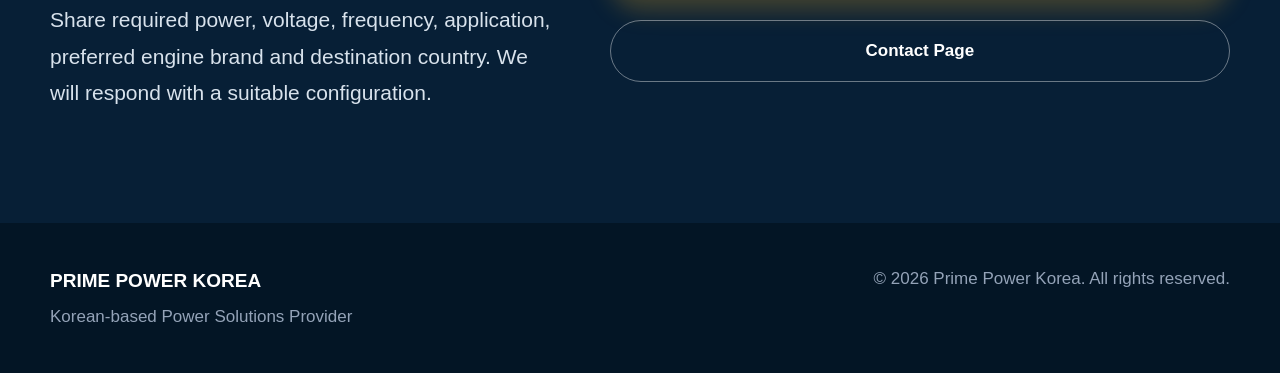
==== commit 0652183e: "Update stylesheet version in index.html" ====
--- a/index.html
+++ b/index.html
@@ -5,7 +5,7 @@
   <meta name="viewport" content="width=device-width, initial-scale=1.0" />
   <title>Prime Power Korea | Diesel & Gas Generator Solutions</title>
   <meta name="description" content="Prime Power Korea provides diesel and gas generator solutions for industrial, commercial, telecom, construction, mining, hospital and critical backup power applications worldwide." />
-  <link rel="stylesheet" href="css/style.css?v=11">
+  <link rel="stylesheet" href="css/style.css?v=12">
 </head>
 <body>
 <header class="site-header">
--- a/css/style.css
+++ b/css/style.css
@@ -231,8 +231,8 @@
 
 .hero-stat{
   position:relative;
-  min-height:204px;
-  padding:43px 36px;
+  min-height:175px;
+  padding:30px 36px;
   display:flex;
   align-items:flex-start;
   gap:22px;
@@ -246,7 +246,7 @@
   content:"→";
   position:absolute;
   right:30px;
-  bottom:26px;
+  bottom:18px;
   color:#6f7e8d;
   font-size:30px;
   font-weight:400;
@@ -322,7 +322,7 @@
 h2{
   margin:12px 0 18px;
   color:var(--navy);
-  font-size:48px;
+  font-size:40px;
   line-height:1.12;
   letter-spacing:-.035em;
 }
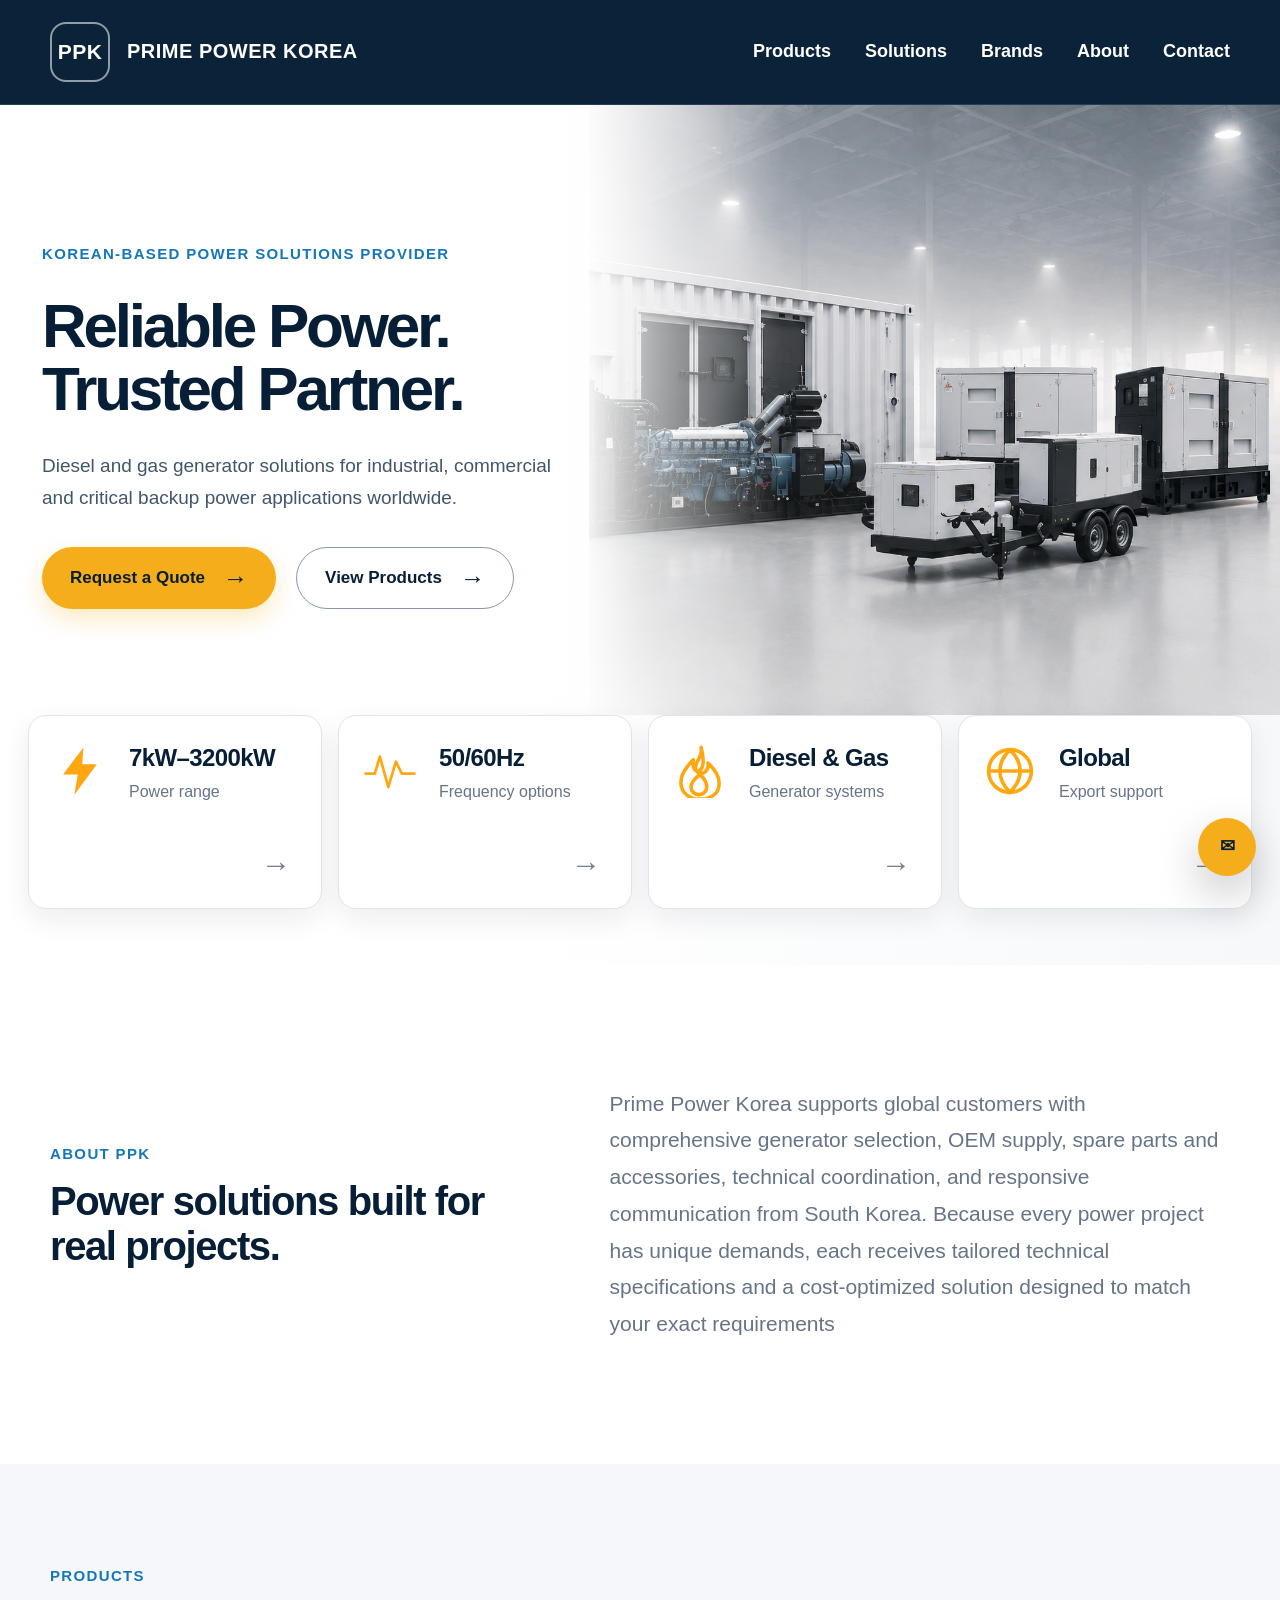
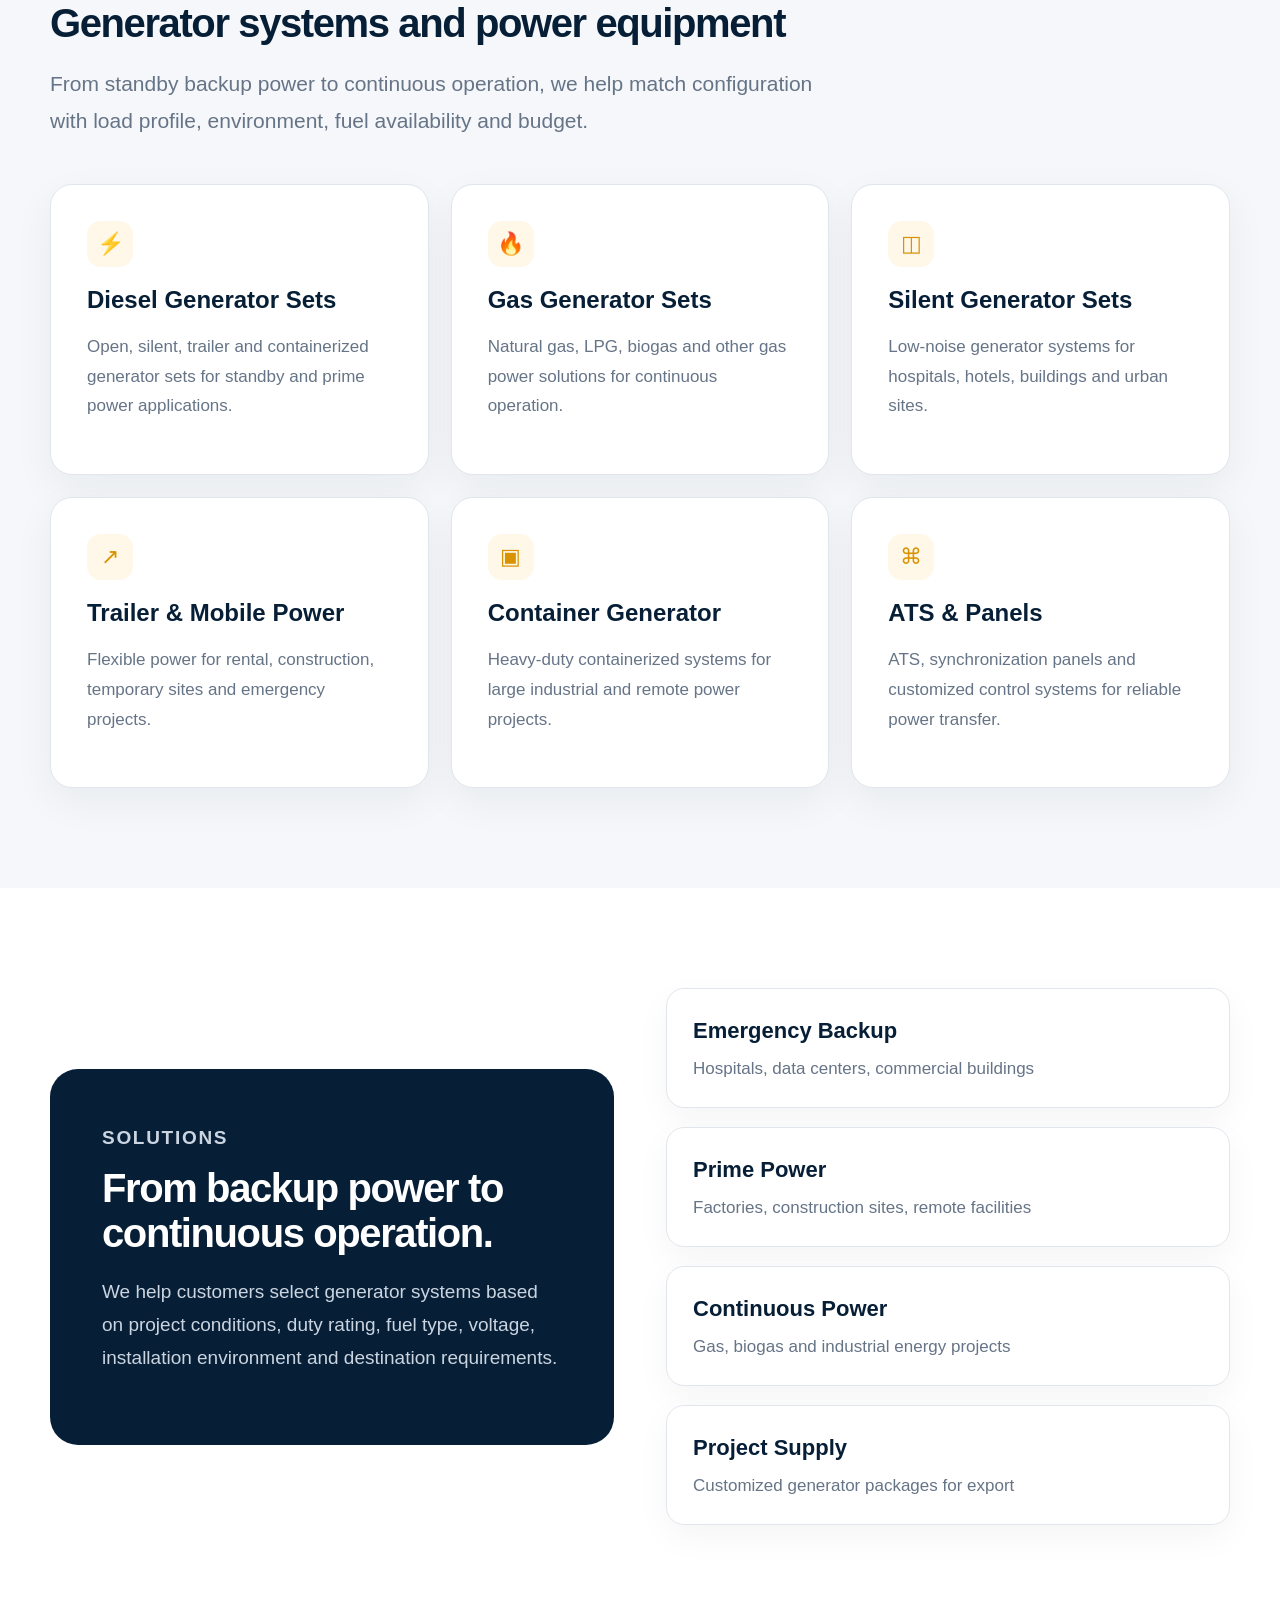
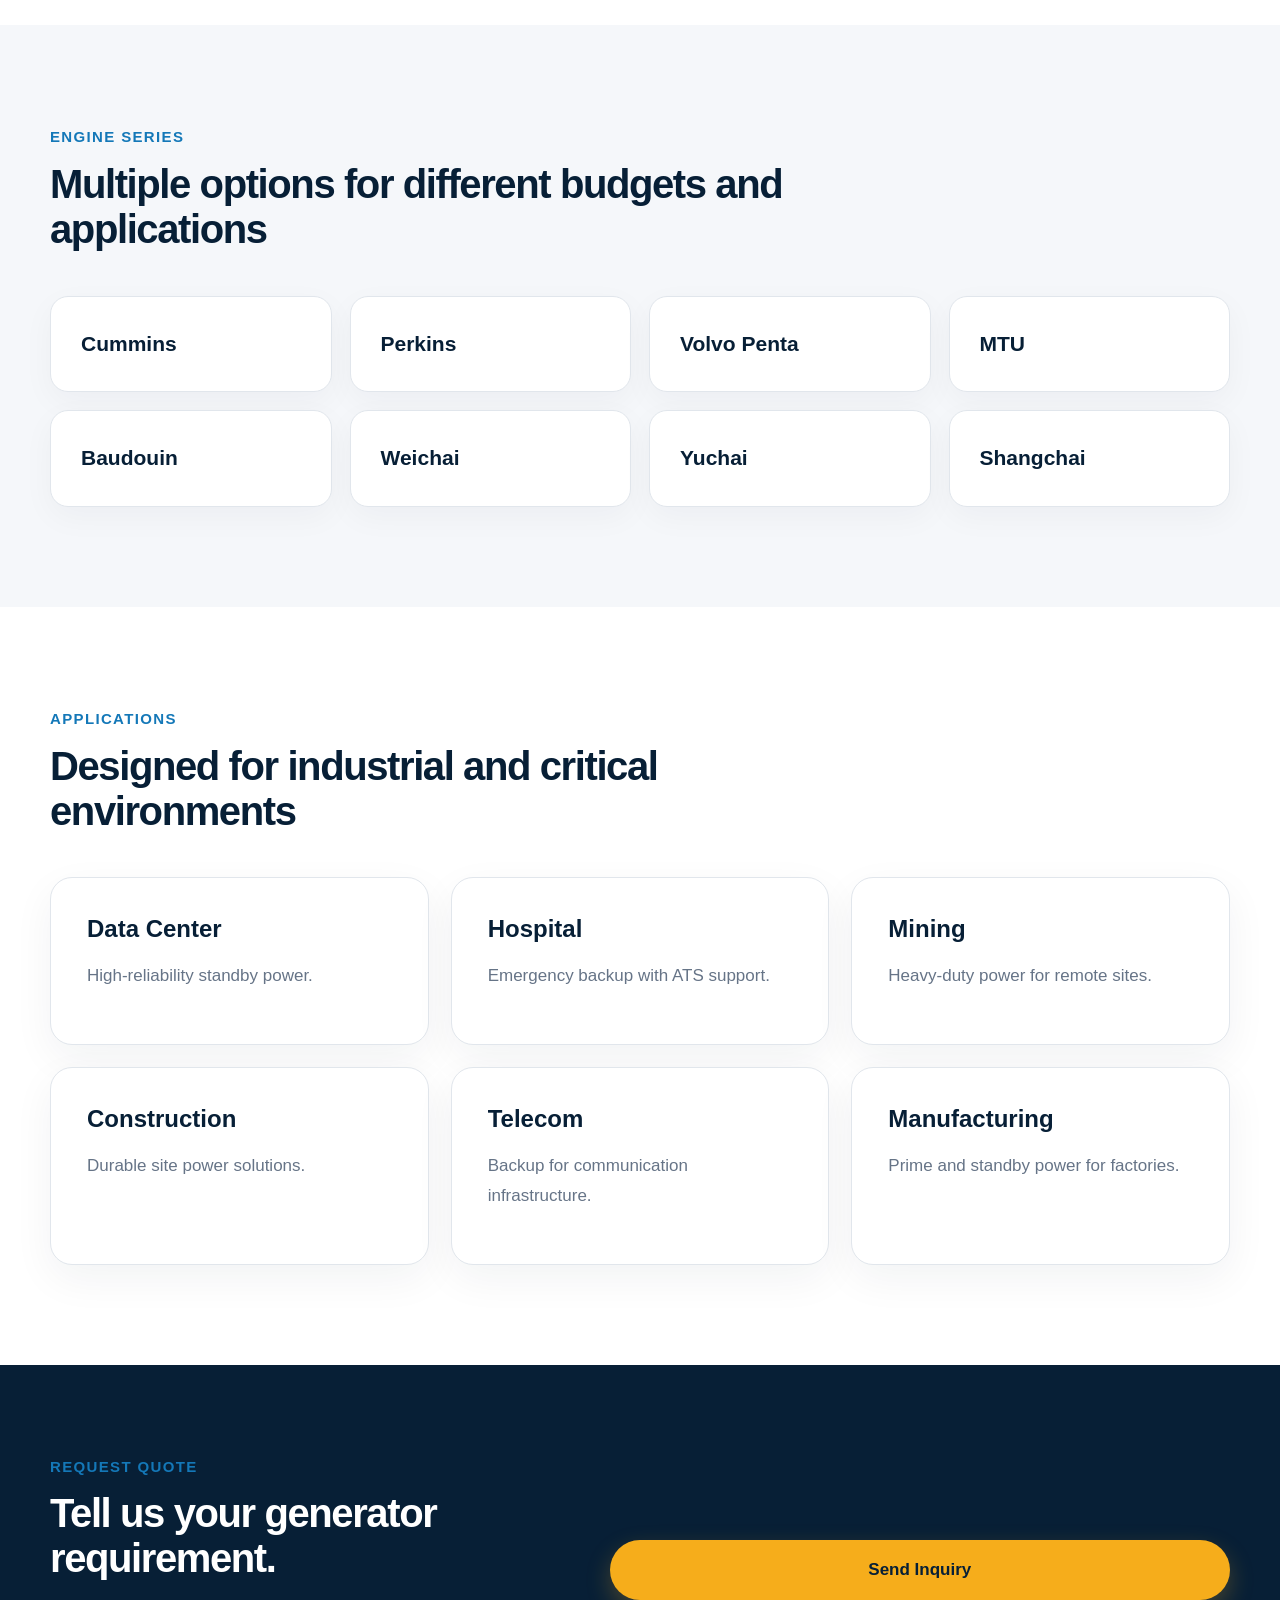
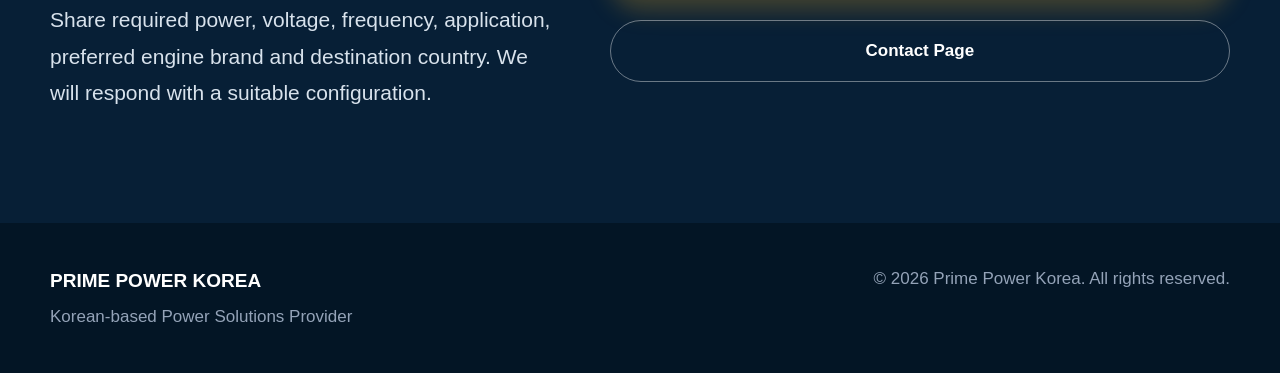
==== commit a485950f: "Update stylesheet version in index.html" ====
--- a/index.html
+++ b/index.html
@@ -5,7 +5,7 @@
   <meta name="viewport" content="width=device-width, initial-scale=1.0" />
   <title>Prime Power Korea | Diesel & Gas Generator Solutions</title>
   <meta name="description" content="Prime Power Korea provides diesel and gas generator solutions for industrial, commercial, telecom, construction, mining, hospital and critical backup power applications worldwide." />
-  <link rel="stylesheet" href="css/style.css?v=12">
+  <link rel="stylesheet" href="css/style.css?v=13">
 </head>
 <body>
 <header class="site-header">
--- a/css/style.css
+++ b/css/style.css
@@ -213,7 +213,7 @@
     linear-gradient(90deg,rgba(255,255,255,.95) 0%,rgba(255,255,255,.60) 10%,rgba(255,255,255,.08) 28%,rgba(255,255,255,0) 100%),
     url("../images/home/hero-warehouse.webp");
   background-size:cover;
-  background-position:center center;
+  background-position:center right;
   background-repeat:no-repeat;
 }
 
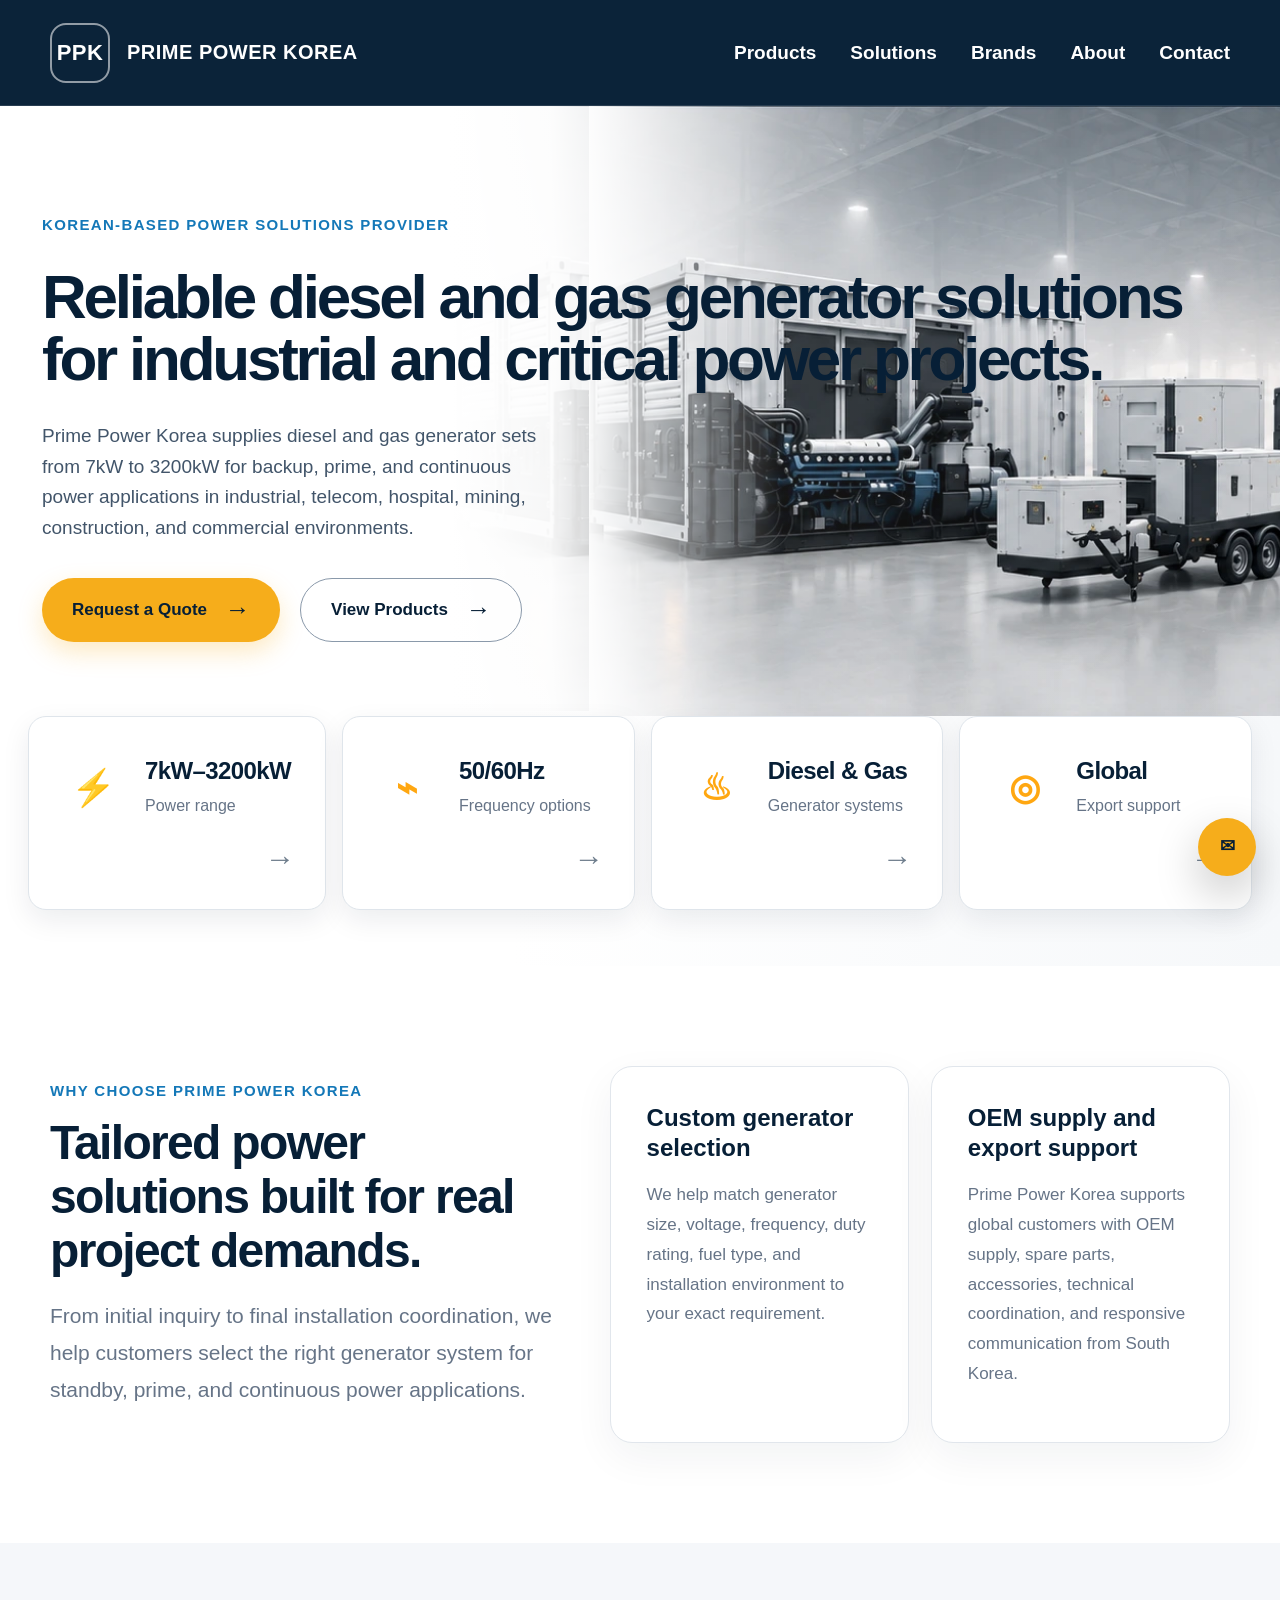
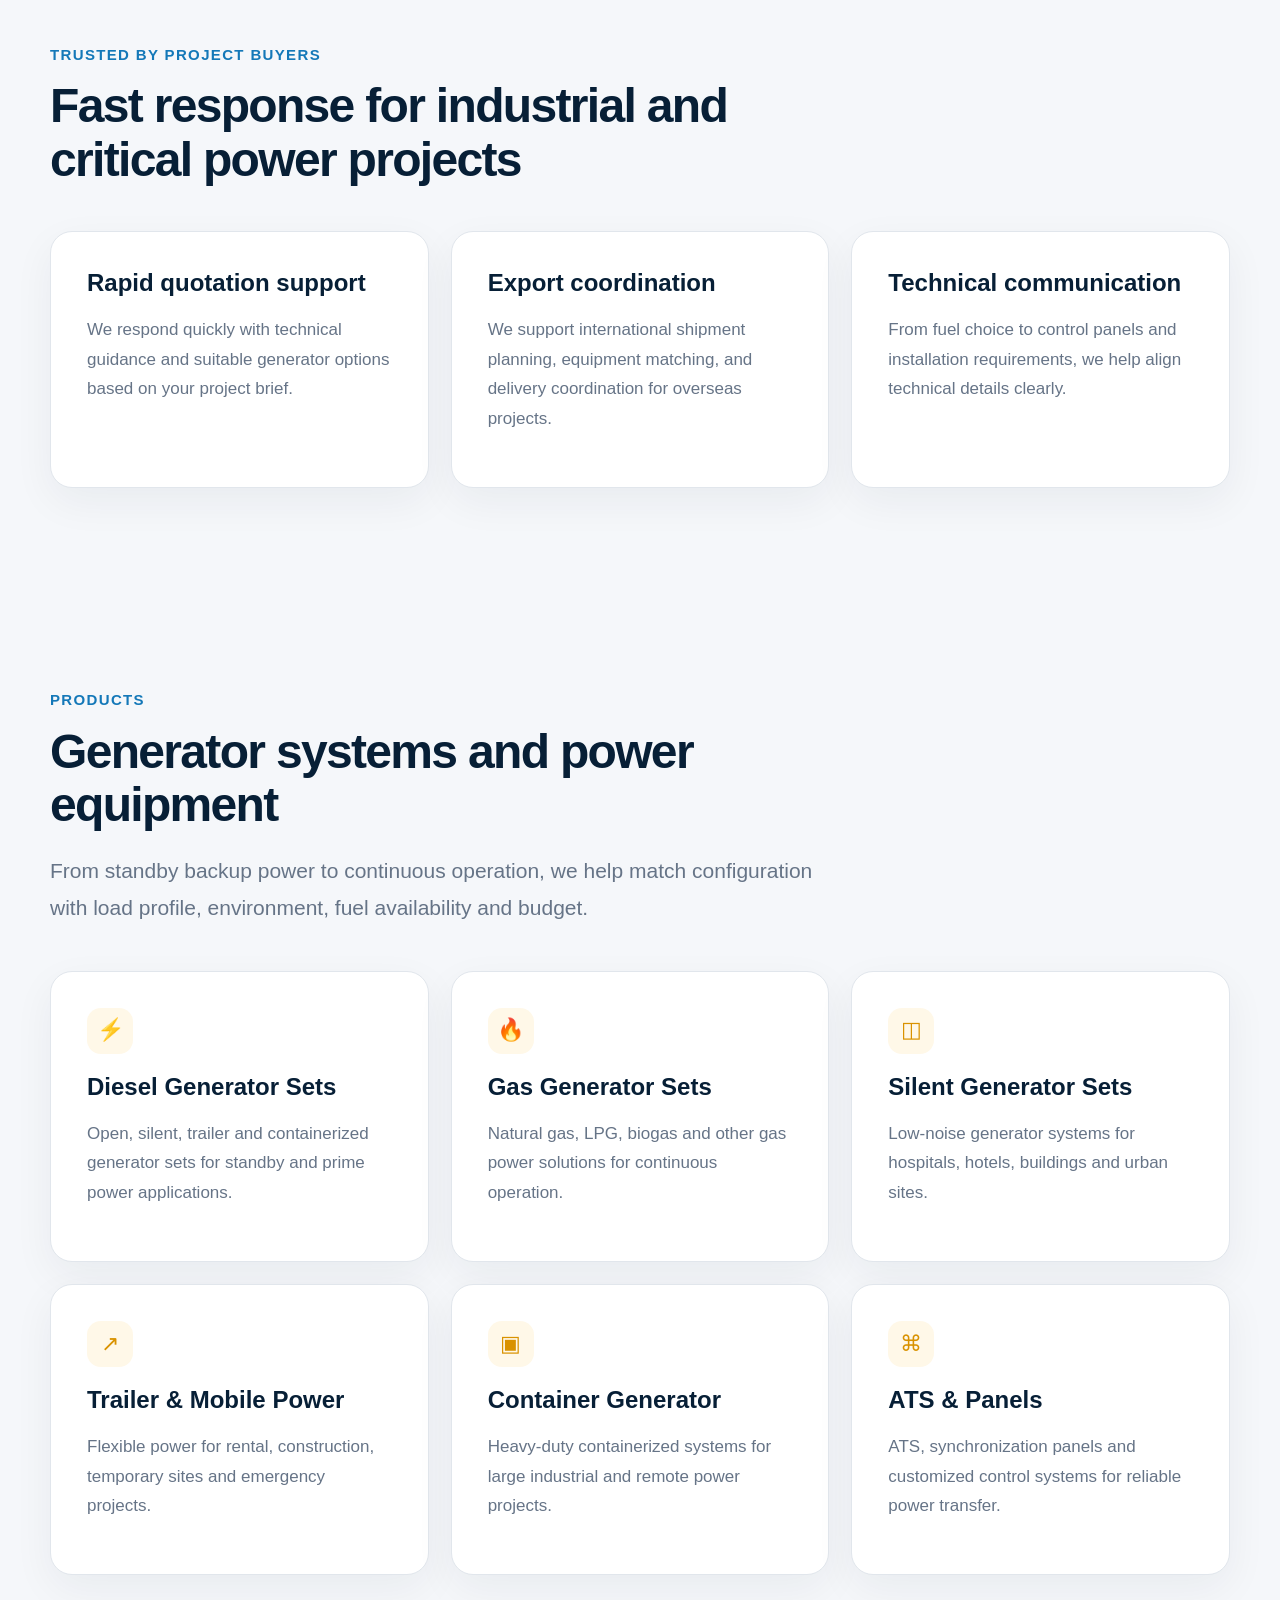
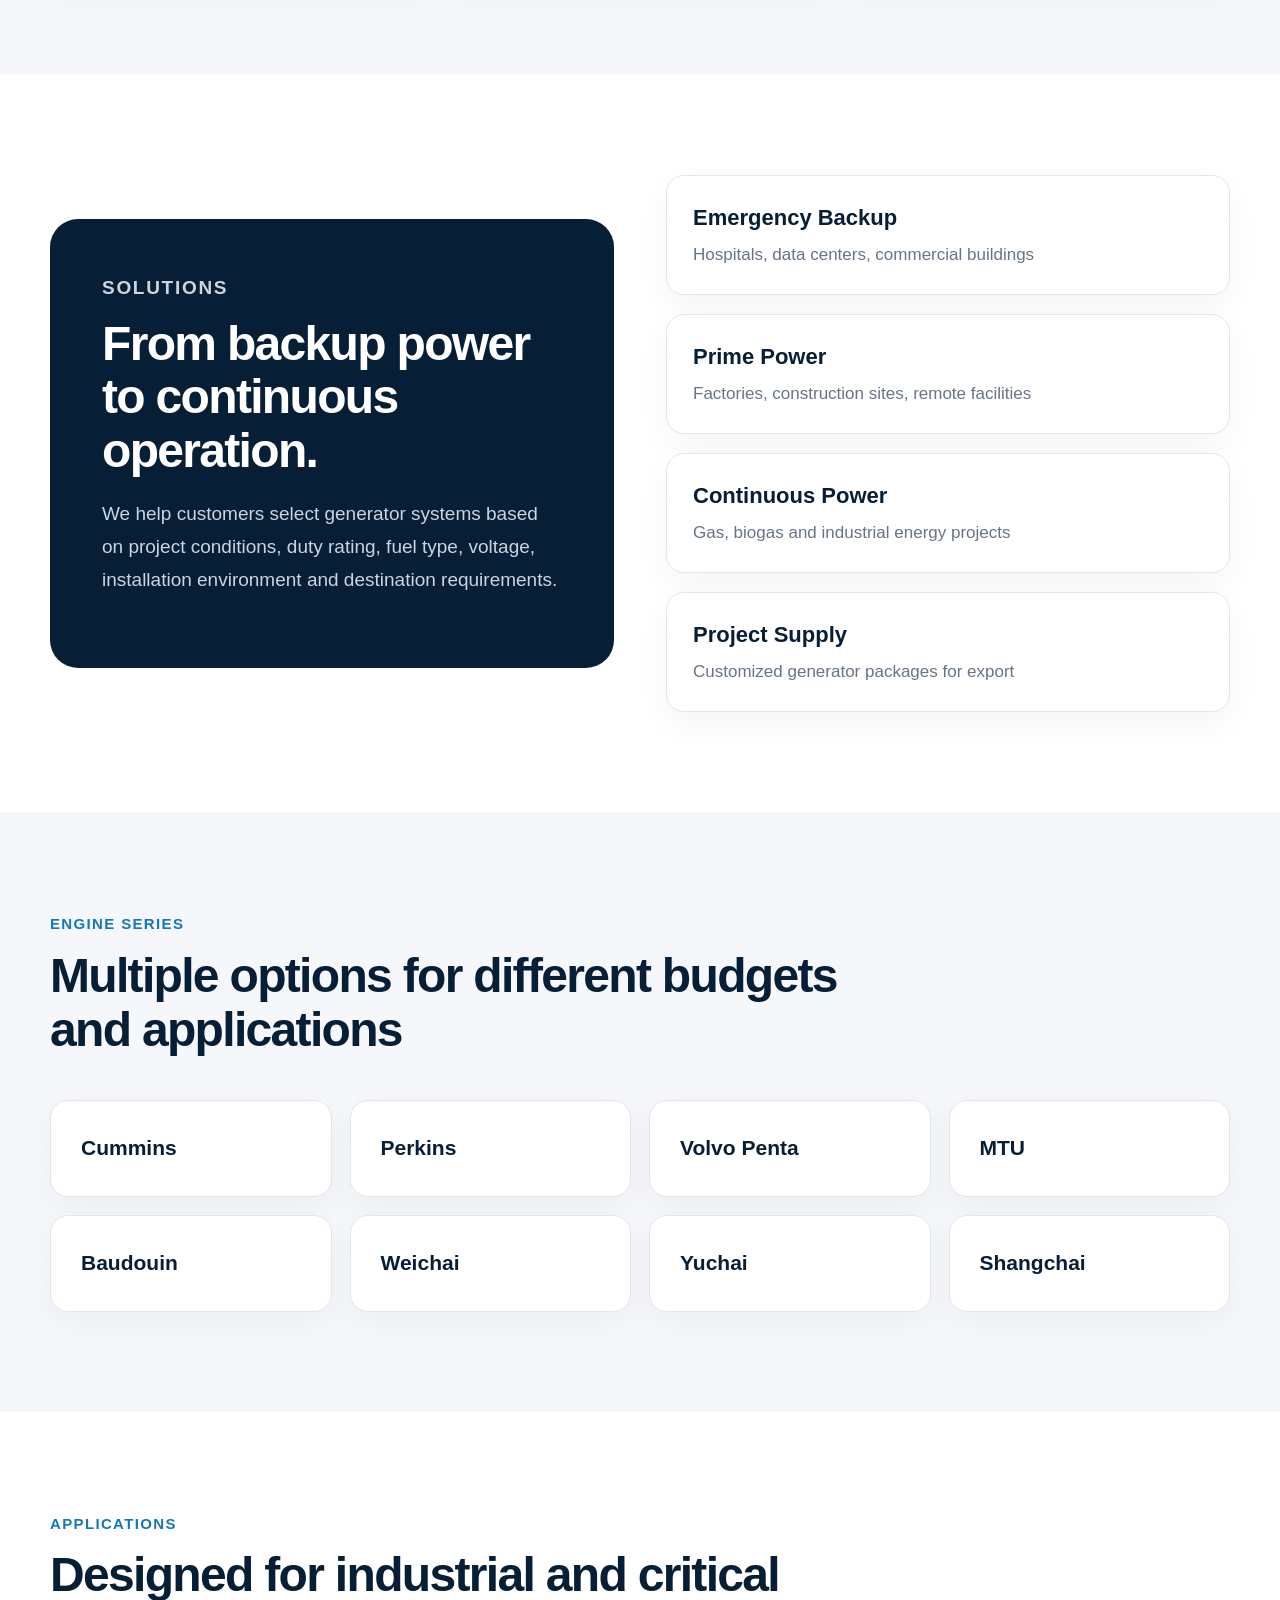
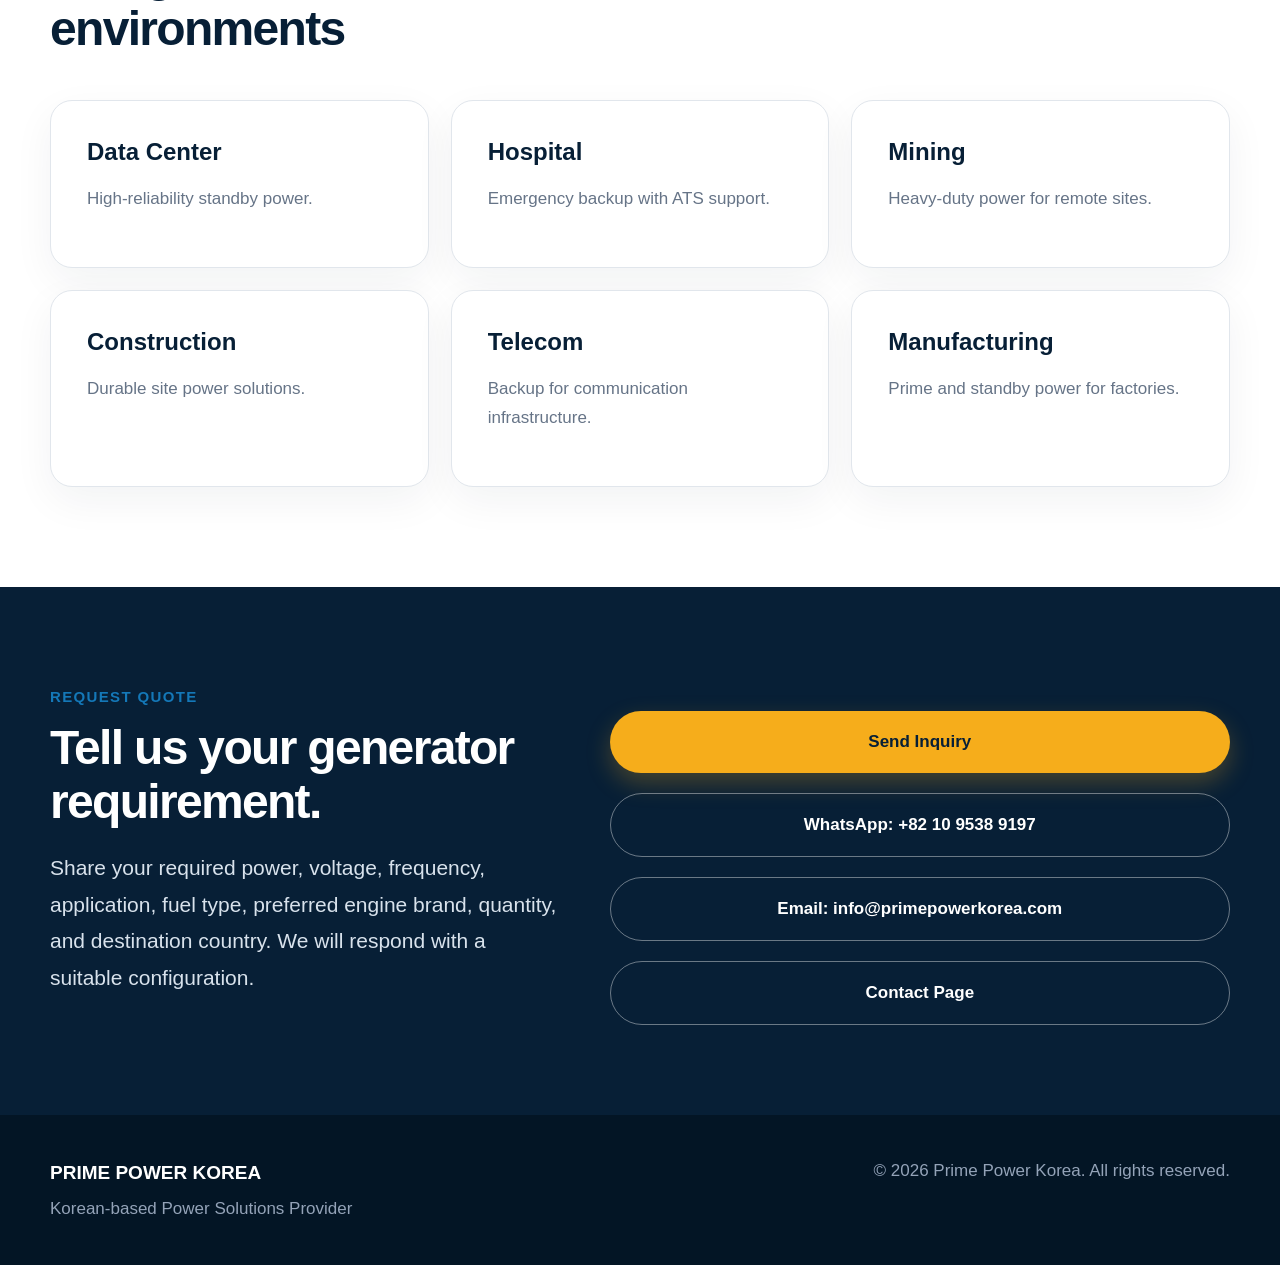
==== commit e3b1859a: "Add files via upload" ====
--- a/index.html
+++ b/index.html
@@ -3,9 +3,16 @@
 <head>
   <meta charset="UTF-8" />
   <meta name="viewport" content="width=device-width, initial-scale=1.0" />
-  <title>Prime Power Korea | Diesel & Gas Generator Solutions</title>
-  <meta name="description" content="Prime Power Korea provides diesel and gas generator solutions for industrial, commercial, telecom, construction, mining, hospital and critical backup power applications worldwide." />
-  <link rel="stylesheet" href="css/style.css?v=13">
+  <title>Diesel & Gas Generator Sets | Prime Power Korea</title>
+  <meta name="description" content="Prime Power Korea supplies diesel and gas generator sets from 7kW to 3200kW for industrial, telecom, hospital, mining, and backup power projects worldwide." />
+  <meta name="robots" content="index,follow" />
+  <link rel="canonical" href="https://www.primepowerkorea.com/" />
+  <meta property="og:title" content="Diesel & Gas Generator Sets | Prime Power Korea" />
+  <meta property="og:description" content="Reliable diesel and gas generator solutions for backup, prime, and continuous power applications worldwide." />
+  <meta property="og:type" content="website" />
+  <meta property="og:url" content="https://www.primepowerkorea.com/" />
+  <meta name="twitter:card" content="summary_large_image" />
+  <link rel="stylesheet" href="css/style.css?v=11" />
 </head>
 <body>
 <header class="site-header">
@@ -28,9 +35,9 @@
     <div class="hero-main">
       <div class="hero-copy-block">
         <p class="eyebrow">Korean-based Power Solutions Provider</p>
-        <h1><span>Reliable Power.</span><span>Trusted Partner.</span></h1>
-        <p class="hero-copy">Diesel and gas generator solutions for industrial, commercial and critical backup power applications worldwide.</p>
-        <div class="actions"><a class="btn primary" href="contact.html">Request a Quote</a><a class="btn ghost" href="products.html">View Products</a></div>
+        <h1><span>Reliable diesel and gas generator solutions</span><span>for industrial and critical power projects.</span></h1>
+        <p class="hero-copy">Prime Power Korea supplies diesel and gas generator sets from 7kW to 3200kW for backup, prime, and continuous power applications in industrial, telecom, hospital, mining, construction, and commercial environments.</p>
+        <div class="actions"><a class="btn primary" href="mailto:info@primepowerkorea.com?subject=Generator%20Quotation%20Request">Request a Quote</a><a class="btn ghost" href="products.html">View Products</a></div>
       </div>
 
       <div class="hero-visual">
@@ -39,51 +46,38 @@
     </div>
 
     <div class="hero-stats">
-      <div class="hero-stat">
-        <div class="stat-icon">
-          <svg viewBox="0 0 48 48" aria-hidden="true">
-            <path d="M27 3 9 27h13l-3 18 20-27H26L27 3Z"/>
-          </svg>
-        </div>
-        <div><strong>7kW–3200kW</strong><span>Power range</span></div>
-      </div>
-
-      <div class="hero-stat">
-        <div class="stat-icon">
-          <svg viewBox="0 0 64 48" aria-hidden="true">
-            <path d="M3 27h11l6-20 10 36 9-30 7 14h15"/>
-          </svg>
-        </div>
-        <div><strong>50/60Hz</strong><span>Frequency options</span></div>
-      </div>
-
-      <div class="hero-stat">
-        <div class="stat-icon">
-          <svg viewBox="0 0 48 48" aria-hidden="true">
-            <path d="M25 3c2 9-5 11-5 18 0 3 2 5 5 5 4 0 7-4 6-9 7 6 10 12 10 18 0 9-7 14-17 14S7 43 7 34c0-7 4-13 11-20-1 8 2 11 5 10 4-2 5-9 2-21Z"/>
-            <path d="M24 27c4 4 6 7 6 11 0 4-3 7-7 7s-7-3-7-7c0-4 3-7 8-11Z"/>
-          </svg>
-        </div>
-        <div><strong>Diesel &amp; Gas</strong><span>Generator systems</span></div>
-      </div>
-
-      <div class="hero-stat">
-        <div class="stat-icon">
-          <svg viewBox="0 0 48 48" aria-hidden="true">
-            <circle cx="24" cy="24" r="19"/>
-            <path d="M5 24h38M24 5c6 6 9 12 9 19s-3 13-9 19c-6-6-9-12-9-19s3-13 9-19Z"/>
-          </svg>
-        </div>
-        <div><strong>Global</strong><span>Export support</span></div>
-      </div>
+      <div class="hero-stat"><div class="stat-icon">⚡</div><div><strong>7kW–3200kW</strong><span>Power range</span></div></div>
+      <div class="hero-stat"><div class="stat-icon">⌁</div><div><strong>50/60Hz</strong><span>Frequency options</span></div></div>
+      <div class="hero-stat"><div class="stat-icon">♨</div><div><strong>Diesel & Gas</strong><span>Generator systems</span></div></div>
+      <div class="hero-stat"><div class="stat-icon">◎</div><div><strong>Global</strong><span>Export support</span></div></div>
     </div>
   </div>
 </section>
 
 <section class="section">
   <div class="container split">
-    <div><p class="eyebrow">About PPK</p><h2>Power solutions built for real projects.</h2></div>
-    <p class="lead">Prime Power Korea supports global customers with comprehensive generator selection, OEM supply, spare parts and accessories, technical coordination, and responsive communication from South Korea. Because every power project has unique demands, each receives tailored technical specifications and a cost-optimized solution designed to match your exact requirements</p>
+    <div><p class="eyebrow">Why Choose Prime Power Korea</p><h2>Tailored power solutions built for real project demands.</h2><p class="lead">From initial inquiry to final installation coordination, we help customers select the right generator system for standby, prime, and continuous power applications.</p></div>
+    <div class="cards two">
+      <article class="card">
+        <h3>Custom generator selection</h3>
+        <p>We help match generator size, voltage, frequency, duty rating, fuel type, and installation environment to your exact requirement.</p>
+      </article>
+      <article class="card">
+        <h3>OEM supply and export support</h3>
+        <p>Prime Power Korea supports global customers with OEM supply, spare parts, accessories, technical coordination, and responsive communication from South Korea.</p>
+      </article>
+    </div>
+  </div>
+</section>
+
+<section class="section light">
+  <div class="container">
+    <div class="section-head"><p class="eyebrow">Trusted by project buyers</p><h2>Fast response for industrial and critical power projects</h2></div>
+    <div class="cards three">
+      <article class="card"><h3>Rapid quotation support</h3><p>We respond quickly with technical guidance and suitable generator options based on your project brief.</p></article>
+      <article class="card"><h3>Export coordination</h3><p>We support international shipment planning, equipment matching, and delivery coordination for overseas projects.</p></article>
+      <article class="card"><h3>Technical communication</h3><p>From fuel choice to control panels and installation requirements, we help align technical details clearly.</p></article>
+    </div>
   </div>
 </section>
 
@@ -138,14 +132,29 @@
 
 <section class="cta">
   <div class="container split">
-    <div><p class="eyebrow">Request Quote</p><h2>Tell us your generator requirement.</h2><p class="lead">Share required power, voltage, frequency, application, preferred engine brand and destination country. We will respond with a suitable configuration.</p></div>
-    <div class="actions vertical"><a class="btn primary" href="mailto:primepowerkorea@gmail.com?subject=Generator%20Quotation%20Request">Send Inquiry</a><a class="btn ghost" href="contact.html">Contact Page</a></div>
+    <div><p class="eyebrow">Request Quote</p><h2>Tell us your generator requirement.</h2><p class="lead">Share your required power, voltage, frequency, application, fuel type, preferred engine brand, quantity, and destination country. We will respond with a suitable configuration.</p></div>
+    <div class="actions vertical">
+      <a class="btn primary" href="mailto:info@primepowerkorea.com?subject=Generator%20Quotation%20Request">Send Inquiry</a>
+      <a class="btn ghost" href="https://wa.me/821095389197" target="_blank" rel="noopener noreferrer">WhatsApp: +82 10 9538 9197</a>
+      <a class="btn ghost" href="mailto:info@primepowerkorea.com">Email: info@primepowerkorea.com</a>
+      <a class="btn ghost" href="contact.html">Contact Page</a>
+    </div>
   </div>
 </section>
 </main>
 
-<a class="floating" href="mailto:primepowerkorea@gmail.com" title="Email Prime Power Korea">✉</a>
+<a class="floating" href="https://wa.me/821095389197" target="_blank" rel="noopener noreferrer" title="WhatsApp Prime Power Korea">✉</a>
 <footer class="footer"><div class="container footer-grid"><div><strong>PRIME POWER KOREA</strong><p>Korean-based Power Solutions Provider</p></div><div>© 2026 Prime Power Korea. All rights reserved.</div></div></footer>
+<script type="application/ld+json">
+{
+  "@context": "https://schema.org",
+  "@type": "Organization",
+  "name": "Prime Power Korea",
+  "url": "https://www.primepowerkorea.com/",
+  "email": "mailto:primepowerkorea@gmail.com",
+  "description": "Diesel and gas generator solutions for industrial and critical backup power applications worldwide."
+}
+</script>
 <script src="js/main.js"></script>
 </body>
 </html>
--- a/css/style.css
+++ b/css/style.css
@@ -15,21 +15,16 @@
 
 *{box-sizing:border-box}
 html{scroll-behavior:smooth}
-
 body{
   margin:0;
   font-family:Inter,Arial,sans-serif;
-  font-size:18px;
-  line-height:1.65;
   color:var(--text);
   background:var(--white);
 }
-
 a{text-decoration:none;color:inherit}
 img{max-width:100%;display:block}
-.container{width:min(1528px,calc(100% - 96px));margin:auto}
-
-/* Header */
+.container{width:min(1180px,calc(100% - 48px));margin:auto}
+
 .site-header{
   position:sticky;
   top:0;
@@ -38,544 +33,551 @@
   border-bottom:1px solid rgba(255,255,255,.12);
   backdrop-filter:blur(10px);
 }
-
 .nav-wrap{
-  min-height:100px;
+  min-height:82px;
   display:flex;
   align-items:center;
   justify-content:space-between;
   gap:32px;
   color:#fff;
 }
-
 .brand{
   display:flex;
   align-items:center;
-  gap:17px;
-  font-size:23px;
+  gap:14px;
   font-weight:900;
-  letter-spacing:.025em;
+  letter-spacing:.08em;
   white-space:nowrap;
 }
-
 .brand-mark{
-  width:62px;
-  height:62px;
+  width:46px;
+  height:46px;
   border:2px solid rgba(255,255,255,.55);
-  border-radius:16px;
+  border-radius:13px;
   display:grid;
   place-items:center;
-  font-size:23px;
-}
-
-.nav-menu{
-  display:flex;
-  align-items:center;
-  gap:52px;
-  font-size:20px;
-  font-weight:900;
-}
-
-.nav-menu a{
-  position:relative;
-  padding:38px 0;
-}
-
+  font-size:16px;
+}
+.nav-menu{display:flex;align-items:center;gap:34px;font-weight:800}
+.nav-menu a{position:relative;padding:30px 0}
 .nav-menu a::after{
   content:"";
   position:absolute;
   left:0;
   right:100%;
-  bottom:24px;
+  bottom:21px;
   height:2px;
   background:var(--gold);
   transition:.25s ease;
 }
-
 .nav-menu a:hover::after{right:0}
-
-.menu-btn{
-  display:none;
-  border:0;
-  background:none;
-  color:#fff;
-  font-size:28px;
-  cursor:pointer;
-}
-
-/* Homepage hero */
+.menu-btn{display:none;background:none;color:#fff;border:0;font-size:28px;cursor:pointer}
+
 .hero{
-  padding:0 0 56px;
+  background:
+    linear-gradient(90deg,#fff 0%,#fff 43%,rgba(255,255,255,.88) 56%,rgba(245,247,250,.5) 100%),
+    linear-gradient(180deg,#f9fbfd,#edf2f6);
+  padding:72px 0 54px;
   overflow:hidden;
-  background:linear-gradient(90deg,#fff 0%,#fff 40%,#f6f8fa 100%);
-}
-
-.hero>.container{
-  width:min(1625px,100%);
-  max-width:none;
-}
-
+}
 .hero-main{
   display:grid;
-  grid-template-columns:46% 54%;
-  min-height:610px;
-  align-items:stretch;
-}
-
-.hero-copy-block{
-  position:relative;
-  z-index:2;
-  display:flex;
-  flex-direction:column;
-  justify-content:center;
-  padding:92px 36px 62px 48px;
-}
-
+  grid-template-columns:.95fr 1.25fr;
+  gap:38px;
+  align-items:center;
+  min-height:500px;
+}
+.hero-copy-block{position:relative;z-index:2;padding:18px 0}
 .eyebrow{
   margin:0;
   color:var(--blue);
-  font-size:19px;
   font-weight:900;
-  letter-spacing:.09em;
+  letter-spacing:.14em;
   text-transform:uppercase;
-}
-
-.hero h1,
-.page-hero h1{
+  font-size:13px;
+}
+.hero h1,.page-hero h1{
+  margin:20px 0 24px;
   color:var(--navy);
-  letter-spacing:-.052em;
-}
-
-.hero h1{
-  margin:28px 0 30px;
-  font-size:clamp(72px,5.25vw,92px);
-  line-height:1.01;
-}
-
-.hero h1 span{
-  display:block;
-  white-space:nowrap;
-}
-
-.hero-copy,
-.page-hero p{
+  font-size:clamp(52px,6vw,82px);
+  line-height:.98;
+  letter-spacing:-.055em;
+}
+.hero-copy,.page-hero p{
   color:#42556a;
-}
-
-.hero-copy{
-  max-width:680px;
-  margin:0;
-  font-size:23px;
+  font-size:20px;
   line-height:1.65;
-}
-
-.actions{
-  display:flex;
-  flex-wrap:wrap;
-  gap:20px;
-  margin-top:34px;
-}
-
+  max-width:670px;
+}
+.actions{display:flex;gap:14px;margin-top:30px;flex-wrap:wrap}
 .actions.vertical{display:grid}
-
 .btn{
-  min-height:62px;
-  padding:18px 32px;
+  min-height:56px;
+  padding:15px 27px;
   border-radius:999px;
+  font-weight:900;
   display:inline-flex;
   align-items:center;
   justify-content:center;
-  font-size:19px;
-  font-weight:900;
   transition:.25s ease;
 }
-
 .btn:hover{transform:translateY(-2px)}
 .primary{background:var(--gold);color:var(--navy);box-shadow:0 10px 24px rgba(246,173,27,.26)}
 .primary:hover{background:#ffba2f}
 .ghost{border:1px solid #8a99aa;color:var(--navy);background:rgba(255,255,255,.66)}
 
-.hero .btn::after{
-  content:"→";
-  margin-left:18px;
-  font-size:25px;
-  line-height:1;
-}
-
 .hero-visual{
-  min-height:610px;
+  min-height:420px;
+  border-radius:30px;
+  position:relative;
+  overflow:hidden;
   display:flex;
-  align-items:stretch;
-  justify-content:stretch;
-  padding:0;
-  overflow:hidden;
-  background-image:
-    linear-gradient(90deg,rgba(255,255,255,.95) 0%,rgba(255,255,255,.60) 10%,rgba(255,255,255,.08) 28%,rgba(255,255,255,0) 100%),
-    url("../images/home/hero-warehouse.webp");
-  background-size:cover;
-  background-position:center right;
-  background-repeat:no-repeat;
-}
-
-.hero-visual::before{display:none}
-.hero-machine{display:none}
-
-/* Homepage statistics */
+  align-items:flex-end;
+  justify-content:center;
+  padding:30px 24px 10px;
+  background:
+    linear-gradient(90deg,rgba(255,255,255,.95) 0%,rgba(255,255,255,.28) 34%,rgba(235,240,245,.04) 100%),
+    radial-gradient(circle at 62% 24%,rgba(255,255,255,.95),rgba(228,234,240,.7) 58%,rgba(211,219,228,.9) 100%);
+}
+.hero-visual::before{
+  content:"";
+  position:absolute;
+  inset:0;
+  background:
+    linear-gradient(180deg,rgba(255,255,255,.06),rgba(7,31,54,.05)),
+    repeating-linear-gradient(90deg,transparent 0 140px,rgba(7,31,54,.035) 141px 142px);
+}
+.hero-machine{
+  position:relative;
+  z-index:1;
+  width:108%;
+  max-width:none;
+  height:390px;
+  object-fit:contain;
+  object-position:center bottom;
+  filter:drop-shadow(0 25px 24px rgba(7,31,54,.2));
+  transform:translateY(14px);
+}
+
 .hero-stats{
-  width:calc(100% - 96px);
-  margin:0 auto;
   display:grid;
   grid-template-columns:repeat(4,1fr);
-  gap:16px;
-}
-
+  gap:18px;
+  margin-top:30px;
+}
 .hero-stat{
-  position:relative;
-  min-height:175px;
-  padding:30px 36px;
+  min-height:170px;
+  padding:30px;
+  background:#fff;
+  border:1px solid #dfe5eb;
+  border-radius:20px;
+  box-shadow:var(--shadow);
   display:flex;
   align-items:flex-start;
-  gap:22px;
-  border:1px solid #dfe5eb;
-  border-radius:18px;
-  background:#fff;
-  box-shadow:0 10px 28px rgba(7,31,54,.08);
-}
-
-.hero-stat::after{
-  content:"→";
-  position:absolute;
-  right:30px;
-  bottom:18px;
-  color:#6f7e8d;
-  font-size:30px;
-  font-weight:400;
-}
-
+  gap:18px;
+}
 .stat-icon{
-  flex:0 0 60px;
-  width:60px;
-  height:60px;
-  display:grid;
-  place-items:center;
-  color:#ffa711;
-  background:transparent;
-  border-radius:0;
-  font-size:44px;
-  font-weight:900;
-  line-height:1;
-}
-
-.stat-icon svg{
-  width:54px;
-  height:54px;
-  display:block;
-  fill:none;
-  stroke:currentColor;
-  stroke-width:3.2;
-  stroke-linecap:round;
-  stroke-linejoin:round;
-}
-
-.hero-stat:first-child .stat-icon svg{
-  fill:currentColor;
-  stroke:none;
-}
-
-.hero-stat strong{
-  display:block;
-  color:var(--navy);
-  font-size:31px;
-  font-weight:900;
-  line-height:1.15;
-  letter-spacing:-.025em;
-  white-space:nowrap;
-}
-
-.hero-stat span{
-  display:block;
-  margin-top:10px;
-  color:var(--muted);
-  font-size:19px;
-  line-height:1.4;
-}
-
-/* General sections */
-.section{padding:100px 0}
-.light{background:var(--light)}
-
-.split{
-  display:grid;
-  grid-template-columns:.9fr 1.1fr;
-  gap:52px;
-  align-items:center;
-}
-
-.split.reverse{grid-template-columns:1fr 1fr}
-
-.section-head{
-  max-width:790px;
-  margin-bottom:44px;
-}
-
-.section-head h2,
-h2{
-  margin:12px 0 18px;
-  color:var(--navy);
-  font-size:40px;
-  line-height:1.12;
-  letter-spacing:-.035em;
-}
-
-.lead{
-  color:var(--muted);
-  font-size:21px;
-  line-height:1.75;
-}
-
-/* Cards */
-.cards{display:grid;gap:22px}
-.cards.three{grid-template-columns:repeat(3,1fr)}
-.cards.two{grid-template-columns:repeat(2,1fr)}
-
-.card{
-  padding:36px;
-  border:1px solid #e1e6ec;
-  border-radius:22px;
-  background:#fff;
-  box-shadow:0 14px 42px rgba(7,31,54,.055);
-  transition:.25s ease;
-}
-
-.card:hover{
-  transform:translateY(-4px);
-  box-shadow:0 22px 56px rgba(7,31,54,.11);
-}
-
-.card h3{
-  margin:0 0 13px;
-  color:var(--navy);
-  font-size:26px;
-  line-height:1.25;
-}
-
-.card p,
-.card li{
-  color:var(--muted);
-  font-size:18px;
-  line-height:1.75;
-}
-
-.icon{
-  width:46px;
-  height:46px;
-  margin-bottom:18px;
+  flex:0 0 48px;
+  width:48px;
+  height:48px;
   border-radius:14px;
   display:grid;
   place-items:center;
   color:var(--gold-dark);
   background:#fff8e8;
-  font-size:22px;
-}
-
-/* Other page components */
-.dark-panel{
-  padding:52px;
-  border-radius:28px;
-  color:#fff;
-  background:var(--navy);
-}
-
-.dark-panel h2{color:#fff}
-.dark-panel p{color:#cbd5e1;font-size:19px;line-height:1.75}
-
-.solution-list{
-  display:grid;
-  gap:19px;
-}
-
-.solution-list div{
-  padding:24px 26px;
+  font-size:24px;
+  font-weight:900;
+}
+.hero-stat strong{display:block;color:var(--navy);font-size:27px;line-height:1.1;white-space:nowrap}
+.hero-stat span{display:block;margin-top:8px;color:var(--muted);font-size:16px;line-height:1.4}
+
+.section{padding:88px 0}
+.light{background:var(--light)}
+.split{display:grid;grid-template-columns:.9fr 1.1fr;gap:52px;align-items:center}
+.split.reverse{grid-template-columns:1fr 1fr}
+.section-head{margin-bottom:36px;max-width:790px}
+.section-head h2,h2{
+  font-size:42px;
+  line-height:1.08;
+  margin:10px 0 14px;
+  color:var(--navy);
+  letter-spacing:-.035em;
+}
+.lead{color:var(--muted);font-size:18px;line-height:1.7}
+.cards{display:grid;gap:22px}
+.cards.three{grid-template-columns:repeat(3,1fr)}
+.cards.two{grid-template-columns:repeat(2,1fr)}
+.card{
   border:1px solid #e1e6ec;
-  border-radius:18px;
+  border-radius:22px;
+  padding:30px;
   background:#fff;
-  box-shadow:0 12px 34px rgba(7,31,54,.045);
-}
-
-.solution-list strong{
-  display:block;
-  margin-bottom:4px;
-  color:var(--navy);
-  font-size:22px;
-}
-
-.solution-list span{
-  color:var(--muted);
-  font-size:18px;
-}
-
-.brand-grid{
-  display:grid;
-  grid-template-columns:repeat(4,1fr);
-  gap:18px;
-}
-
+  box-shadow:0 14px 42px rgba(7,31,54,.055);
+  transition:.25s ease;
+}
+.card:hover{transform:translateY(-4px);box-shadow:0 22px 56px rgba(7,31,54,.11)}
+.card h3{font-size:22px;margin:0 0 10px;color:var(--navy)}
+.card p,.card li{color:var(--muted);line-height:1.7}
+.icon{width:46px;height:46px;border-radius:14px;background:#fff8e8;color:var(--gold-dark);display:grid;place-items:center;font-size:22px;margin-bottom:18px}
+
+.dark-panel{background:var(--navy);color:#fff;border-radius:28px;padding:44px}
+.dark-panel h2{color:#fff}.dark-panel p{color:#cbd5e1}
+.solution-list{display:grid;gap:16px}
+.solution-list div{padding:20px 22px;background:#fff;border:1px solid #e1e6ec;border-radius:18px;box-shadow:0 12px 34px rgba(7,31,54,.045)}
+.solution-list strong{display:block;color:var(--navy);font-size:18px}
+.solution-list span{color:var(--muted)}
+.brand-grid{display:grid;grid-template-columns:repeat(4,1fr);gap:18px}
+.brand-grid span{background:#fff;border:1px solid #e1e6ec;border-radius:18px;padding:25px;font-weight:900;color:var(--navy);box-shadow:0 10px 32px rgba(7,31,54,.04)}
 .brand-grid.large{grid-template-columns:repeat(3,1fr)}
 
-.brand-grid span{
-  padding:30px;
-  border:1px solid #e1e6ec;
-  border-radius:18px;
-  color:var(--navy);
-  background:#fff;
-  font-size:21px;
-  font-weight:900;
-  box-shadow:0 10px 32px rgba(7,31,54,.04);
-}
-
-/* Inner-page hero */
 .page-hero{
-  padding:108px 0 98px;
+  padding:94px 0 84px;
   color:var(--navy);
   background:linear-gradient(120deg,#fff 0%,#f3f6f9 72%,#e7edf3 100%);
   border-bottom:1px solid #e3e8ed;
 }
-
-.page-hero h1{
-  max-width:1050px;
-  margin:20px 0 24px;
-  font-size:clamp(56px,5.2vw,78px);
-  line-height:1.06;
-}
-
-.page-hero p{
-  max-width:850px;
-  font-size:22px;
-  line-height:1.7;
-}
-
-/* Contact and CTA */
-.contact-box{
-  padding:44px;
-  border-radius:24px;
-  color:#fff;
-  background:var(--navy);
-}
-
-.contact-box h3{
-  margin:22px 0 6px;
-  color:var(--gold);
-  font-size:23px;
-}
-
-.contact-box h3:first-child{margin-top:0}
-.contact-box p{color:#dbeafe;font-size:18px}
-
-.cta{
-  padding:90px 0;
-  color:#fff;
-  background:var(--navy);
-}
-
-.cta h2{color:#fff}
-.cta .lead{color:#d8e2ec}
-.cta .ghost{color:#fff;border-color:rgba(255,255,255,.4);background:transparent}
-
-/* Floating contact button */
-.floating{
-  position:fixed;
-  right:24px;
-  bottom:24px;
-  z-index:30;
-  width:58px;
-  height:58px;
-  border-radius:50%;
-  display:grid;
-  place-items:center;
-  color:var(--navy);
-  background:var(--gold);
-  font-weight:900;
-  box-shadow:0 18px 45px rgba(0,0,0,.22);
-}
-
-/* Footer */
-.footer{
-  padding:42px 0;
-  color:#94a3b8;
-  background:#031525;
-  font-size:17px;
-}
-
-.footer-grid{
-  display:flex;
-  justify-content:space-between;
-  gap:20px;
-  flex-wrap:wrap;
-}
-
-.footer strong{color:#fff;font-size:19px}
-.footer p{margin:6px 0 0;font-size:17px}
-
-/* Medium desktop */
+.page-hero h1{max-width:900px;font-size:clamp(46px,6vw,72px)}
+.page-hero p{max-width:760px;color:#526477}
+.contact-box{background:var(--navy);color:#fff;border-radius:24px;padding:36px}
+.contact-box h3{color:var(--gold);margin-bottom:6px}
+.contact-box p{color:#dbeafe}
+.cta{padding:90px 0;background:var(--navy);color:#fff}
+.cta h2{color:#fff}.cta .lead{color:#d8e2ec}.cta .ghost{color:#fff;border-color:rgba(255,255,255,.4);background:transparent}
+.floating{position:fixed;right:24px;bottom:24px;width:58px;height:58px;border-radius:50%;background:var(--gold);color:var(--navy);display:grid;place-items:center;font-weight:900;box-shadow:0 18px 45px rgba(0,0,0,.22);z-index:30}
+.footer{background:#031525;color:#94a3b8;padding:34px 0}
+.footer-grid{display:flex;justify-content:space-between;gap:20px;flex-wrap:wrap}.footer strong{color:#fff}
+
+@media(max-width:1000px){
+  .hero-main{grid-template-columns:1fr;min-height:auto}
+  .hero-copy-block{max-width:760px}
+  .hero-visual{min-height:380px}
+  .hero-stats{grid-template-columns:repeat(2,1fr)}
+  .cards.three{grid-template-columns:repeat(2,1fr)}
+}
+
+@media(max-width:760px){
+  .container{width:min(100% - 32px,1180px)}
+  .menu-btn{display:block}
+  .nav-menu{display:none;position:absolute;left:0;right:0;top:76px;background:var(--navy);padding:18px 24px;flex-direction:column;align-items:flex-start;gap:4px}
+  .nav-menu.open{display:flex}
+  .nav-menu a{padding:12px 0;width:100%}
+  .nav-menu a::after{display:none}
+  .nav-wrap{min-height:76px}
+  .brand{font-size:14px;letter-spacing:.04em}
+  .brand-mark{width:42px;height:42px}
+  .hero{padding:48px 0 38px}
+  .hero-main{gap:22px}
+  .hero h1,.page-hero h1{font-size:48px}
+  .hero-copy,.page-hero p{font-size:18px}
+  .hero-visual{min-height:300px;padding:18px 8px 0;border-radius:22px}
+  .hero-machine{height:285px;width:116%}
+  .hero-stats{grid-template-columns:1fr;gap:14px}
+  .hero-stat{min-height:auto;padding:22px}
+  .hero-stat strong{font-size:24px}
+  .section{padding:68px 0}
+  .split,.split.reverse{grid-template-columns:1fr;gap:30px}
+  .cards.three,.cards.two,.brand-grid,.brand-grid.large{grid-template-columns:1fr}
+  .section-head h2,h2{font-size:36px}
+}
+
+/* ===== Homepage mockup alignment (v5) ===== */
+@media (min-width:1001px){
+  .container{width:min(1504px,calc(100% - 96px));}
+  .nav-wrap{min-height:94px;}
+  .brand{gap:17px;font-size:21px;letter-spacing:.025em;}
+  .brand-mark{width:60px;height:60px;border-radius:16px;font-size:20px;}
+  .nav-menu{gap:46px;font-size:18px;}
+  .nav-menu a{padding:35px 0;}
+
+  .hero{
+    position:relative;
+    padding:0 0 54px;
+    background:#fff;
+  }
+  .hero::before{
+    content:"";
+    position:absolute;
+    inset:0 0 255px 0;
+    background:
+      linear-gradient(90deg,#fff 0%,#fff 35%,rgba(255,255,255,.96) 43%,rgba(255,255,255,.18) 61%,rgba(255,255,255,0) 100%),
+      url("../images/home/hero-warehouse.webp") right center / auto 100% no-repeat;
+    pointer-events:none;
+  }
+  .hero-main{
+    position:relative;
+    z-index:1;
+    grid-template-columns:44% 56%;
+    gap:0;
+    min-height:610px;
+    align-items:center;
+  }
+  .hero-copy-block{padding:48px 0 24px;max-width:690px;}
+  .eyebrow{font-size:17px;letter-spacing:.08em;}
+  .hero h1{
+    margin:24px 0 28px;
+    font-size:clamp(66px,5.4vw,86px);
+    line-height:1.02;
+    letter-spacing:-.048em;
+  }
+  .hero-copy{font-size:20px;line-height:1.65;max-width:660px;}
+  .actions{margin-top:34px;gap:18px;}
+  .btn{min-height:56px;padding:15px 24px;font-size:18px;}
+  .hero .btn::after{content:"→";margin-left:18px;font-size:25px;line-height:1;}
+  .hero-visual{min-height:610px;background:none;padding:0;border-radius:0;overflow:visible;}
+  .hero-visual::before{display:none;}
+  .hero-machine{display:none;}
+
+  .hero-stats{
+    position:relative;
+    z-index:2;
+    grid-template-columns:repeat(4,1fr);
+    gap:16px;
+    margin-top:0;
+  }
+  .hero-stat{
+    position:relative;
+    min-height:194px;
+    padding:44px 34px 30px;
+    border-radius:16px;
+    box-shadow:0 11px 28px rgba(7,31,54,.09);
+    align-items:flex-start;
+    gap:22px;
+  }
+  .hero-stat::after{
+    content:"→";
+    position:absolute;
+    right:30px;
+    bottom:26px;
+    color:#6f7e8d;
+    font-size:30px;
+    font-weight:400;
+  }
+  .stat-icon{
+    flex:0 0 52px;
+    width:52px;
+    height:52px;
+    background:transparent;
+    color:#ffa711;
+    font-size:40px;
+  }
+  .hero-stat strong{font-size:25px;line-height:1.15;}
+  .hero-stat span{font-size:16px;margin-top:11px;}
+}
+
+/* ===== Home hero fidelity update (v8) ===== */
+@media (min-width:1001px){
+  .container{width:min(1528px,calc(100% - 96px))}
+  .nav-wrap{min-height:94px}
+  .brand{font-size:20px;gap:17px}
+  .brand-mark{width:60px;height:60px;border-radius:16px;font-size:21px}
+  .nav-menu{gap:46px;font-size:17px}
+  .nav-menu a{padding:37px 0}
+
+  .hero{
+    padding:0 0 56px;
+    background:linear-gradient(90deg,#ffffff 0%,#ffffff 40%,#f6f8fa 100%);
+  }
+  .hero>.container{width:min(1625px,100%);max-width:none}
+  .hero-main{
+    min-height:610px;
+    grid-template-columns:46% 54%;
+    gap:0;
+    align-items:stretch;
+  }
+  .hero-copy-block{
+    padding:86px 36px 54px 48px;
+    display:flex;
+    flex-direction:column;
+    justify-content:center;
+  }
+  .hero h1{
+    margin:28px 0 28px;
+    font-size:clamp(58px,4.55vw,78px);
+    line-height:1.08;
+    letter-spacing:-.045em;
+  }
+  .hero h1 span{display:block;white-space:nowrap}
+  .hero-copy{font-size:21px;line-height:1.65;max-width:650px;margin:0}
+  .actions{margin-top:34px;gap:20px}
+  .btn{min-height:58px;padding:16px 28px;font-size:17px}
+
+  .hero-visual{
+    min-height:610px;
+    border-radius:0;
+    padding:0;
+    align-items:stretch;
+    justify-content:stretch;
+    background-image:
+      linear-gradient(90deg,rgba(255,255,255,.95) 0%,rgba(255,255,255,.60) 10%,rgba(255,255,255,.08) 28%,rgba(255,255,255,0) 100%),
+      url("../images/home/hero-warehouse.webp");
+    background-size:cover;
+    background-position:center center;
+    background-repeat:no-repeat;
+  }
+  .hero-visual::before{display:none}
+  .hero-machine{display:none}
+
+  .hero-stats{
+    width:calc(100% - 96px);
+    margin:0 auto;
+    grid-template-columns:repeat(4,1fr);
+    gap:16px;
+  }
+  .hero-stat{
+    min-height:194px;
+    padding:38px 34px;
+    border-radius:18px;
+    box-shadow:0 10px 28px rgba(7,31,54,.08);
+  }
+  .stat-icon{flex-basis:58px;width:58px;height:58px;border-radius:15px;font-size:29px}
+  .hero-stat strong{font-size:26px}
+  .hero-stat span{font-size:17px;margin-top:10px}
+}
+
 @media (min-width:1001px) and (max-width:1350px){
   .container{width:min(1180px,calc(100% - 56px))}
-  .nav-wrap{min-height:94px}
-  .brand{font-size:20px}
-  .brand-mark{width:60px;height:60px;font-size:21px}
-  .nav-menu{gap:34px;font-size:18px}
-  .nav-menu a{padding:37px 0}
-
   .hero>.container{width:100%}
-  .hero-copy-block{padding:86px 24px 54px 42px}
+  .hero-copy-block{padding-left:42px;padding-right:24px}
+  .hero h1{font-size:58px}
+  .hero-copy{font-size:18px}
+  .hero-stats{width:calc(100% - 56px)}
+  .hero-stat{padding:28px 24px}
+  .hero-stat strong{font-size:22px}
+}
+
+/* ===== Desktop typography scale update (v9) ===== */
+@media (min-width:1001px){
+  .brand{font-size:22px;font-weight:900;letter-spacing:.025em}
+  .brand-mark{font-size:22px}
+  .nav-menu{font-size:19px;font-weight:900;gap:48px}
+
+  .eyebrow{font-size:18px;font-weight:900;letter-spacing:.09em}
+  .hero h1{
+    font-size:clamp(68px,5.15vw,88px);
+    line-height:1.01;
+    letter-spacing:-.052em;
+    margin:28px 0 30px;
+  }
+  .hero-copy{
+    font-size:22px;
+    line-height:1.62;
+    max-width:680px;
+  }
+  .btn{font-size:18px;font-weight:900;min-height:60px;padding:17px 30px}
+
+  .hero-stat{padding:40px 34px;gap:22px}
+  .stat-icon{font-size:36px;flex-basis:60px;width:60px;height:60px}
+  .hero-stat strong{font-size:29px;font-weight:900;letter-spacing:-.025em}
+  .hero-stat span{font-size:18px;line-height:1.4;margin-top:10px}
+}
+
+@media (min-width:1001px) and (max-width:1350px){
+  .brand{font-size:19px}
+  .nav-menu{font-size:17px;gap:32px}
   .eyebrow{font-size:15px}
   .hero h1{font-size:62px}
   .hero-copy{font-size:19px}
-  .btn{min-height:58px;padding:16px 28px;font-size:17px}
-
-  .hero-stats{width:calc(100% - 56px)}
-  .hero-stat{min-height:194px;padding:28px 24px}
+  .btn{font-size:17px}
   .hero-stat strong{font-size:24px}
   .hero-stat span{font-size:16px}
-  .stat-icon{flex-basis:54px;width:54px;height:54px;font-size:38px}
-
+}
+
+/* ===== Corporate typography & spacing system (v10) ===== */
+body{
+  font-size:18px;
+  line-height:1.65;
+}
+
+.card p,.card li,
+.solution-list span,
+.contact-box p,
+.footer,
+.footer p{
+  font-size:18px;
+}
+
+.card h3{
+  font-size:26px;
+  line-height:1.25;
+  margin-bottom:13px;
+}
+.card p,.card li{line-height:1.75}
+.card{padding:36px}
+
+.section{padding:100px 0}
+.section-head{margin-bottom:44px}
+.section-head h2,h2{
+  font-size:48px;
+  line-height:1.12;
+  margin:12px 0 18px;
+}
+.lead{
+  font-size:21px;
+  line-height:1.75;
+}
+
+.solution-list{gap:19px}
+.solution-list div{padding:24px 26px}
+.solution-list strong{font-size:22px;margin-bottom:4px}
+
+.brand-grid span{
+  padding:30px;
+  font-size:21px;
+}
+
+.dark-panel{padding:52px}
+.dark-panel p{font-size:19px;line-height:1.75}
+.contact-box{padding:44px}
+.contact-box h3{font-size:23px;margin-top:22px}
+.contact-box h3:first-child{margin-top:0}
+
+.page-hero{padding:108px 0 98px}
+.page-hero h1{
+  font-size:clamp(56px,5.2vw,78px);
+  line-height:1.06;
+  max-width:1050px;
+}
+.page-hero p{
+  font-size:22px;
+  line-height:1.7;
+  max-width:850px;
+}
+
+.footer{padding:42px 0;font-size:17px}
+.footer strong{font-size:19px}
+.footer p{margin:6px 0 0;font-size:17px}
+
+@media (min-width:1351px){
+  .nav-wrap{min-height:100px}
+  .brand{font-size:23px}
+  .brand-mark{width:62px;height:62px;font-size:23px}
+  .nav-menu{font-size:22px;gap:52px}
+  .nav-menu a{padding:38px 0}
+
+  .hero-copy-block{padding-top:92px;padding-bottom:62px}
+  .eyebrow{font-size:19px}
+  .hero h1{font-size:clamp(72px,5.25vw,92px)}
+  .hero-copy{font-size:23px;line-height:1.65}
+  .btn{font-size:19px;min-height:62px;padding:18px 32px}
+
+  .hero-stat{min-height:204px;padding:43px 36px}
+  .hero-stat strong{font-size:31px}
+  .hero-stat span{font-size:19px}
+}
+
+@media (min-width:1001px) and (max-width:1350px){
+  .nav-menu{font-size:19px;gap:34px}
+  .brand{font-size:20px}
   .page-hero p{font-size:20px}
   .card h3{font-size:24px}
   .card p,.card li,.solution-list span{font-size:17px}
 }
 
-/* Tablet */
 @media (max-width:1000px){
   body{font-size:17px}
-  .container{width:min(1180px,calc(100% - 48px))}
-
-  .hero{padding:48px 0 38px}
-  .hero>.container{width:min(1180px,calc(100% - 48px))}
-  .hero-main{grid-template-columns:1fr;min-height:auto;gap:22px}
-  .hero-copy-block{max-width:760px;padding:18px 0}
-  .hero h1,.page-hero h1{font-size:48px}
-  .hero-copy,.page-hero p{font-size:18px}
-  .hero-visual{
-    min-height:380px;
-    border-radius:22px;
-    background-position:center;
-  }
-
-  .hero-stats{
-    width:100%;
-    grid-template-columns:repeat(2,1fr);
-    gap:14px;
-    margin-top:30px;
-  }
-
-  .hero-stat{min-height:170px;padding:26px}
-  .hero-stat strong{font-size:24px}
-  .hero-stat span{font-size:17px}
-
   .section{padding:78px 0}
   .section-head h2,h2{font-size:40px}
   .lead{font-size:19px}
-  .split,.split.reverse{grid-template-columns:1fr;gap:30px}
-  .cards.three{grid-template-columns:repeat(2,1fr)}
   .card{padding:28px}
   .card h3{font-size:23px}
   .card p,.card li,.solution-list span{font-size:17px}
@@ -583,47 +585,13 @@
   .page-hero p{font-size:19px}
 }
 
-/* Mobile */
 @media (max-width:760px){
-  .container{width:min(100% - 32px,1180px)}
-  .nav-wrap{min-height:76px}
-  .brand{font-size:14px;letter-spacing:.04em}
-  .brand-mark{width:42px;height:42px;font-size:16px}
-
-  .menu-btn{display:block}
-  .nav-menu{
-    display:none;
-    position:absolute;
-    left:0;
-    right:0;
-    top:76px;
-    padding:18px 24px;
-    flex-direction:column;
-    align-items:flex-start;
-    gap:4px;
-    background:var(--navy);
-    font-size:17px;
-  }
-
-  .nav-menu.open{display:flex}
-  .nav-menu a{width:100%;padding:12px 0}
-  .nav-menu a::after{display:none}
-
-  .hero>.container{width:min(100% - 32px,1180px)}
-  .hero{padding:48px 0 38px}
-  .hero h1,.page-hero h1{font-size:46px}
-  .hero-copy,.page-hero p{font-size:18px}
-  .hero-visual{min-height:300px}
-  .hero-stats{grid-template-columns:1fr}
-  .hero-stat{min-height:auto;padding:22px}
-
   .section{padding:64px 0}
   .section-head h2,h2{font-size:35px}
   .lead{font-size:18px}
-  .cards.three,.cards.two,.brand-grid,.brand-grid.large{grid-template-columns:1fr}
+  .page-hero h1{font-size:46px}
+  .page-hero p{font-size:18px}
   .card{padding:24px}
   .card h3{font-size:22px}
-
-  .page-hero{padding:68px 0 62px}
   .footer,.footer p{font-size:15px}
 }
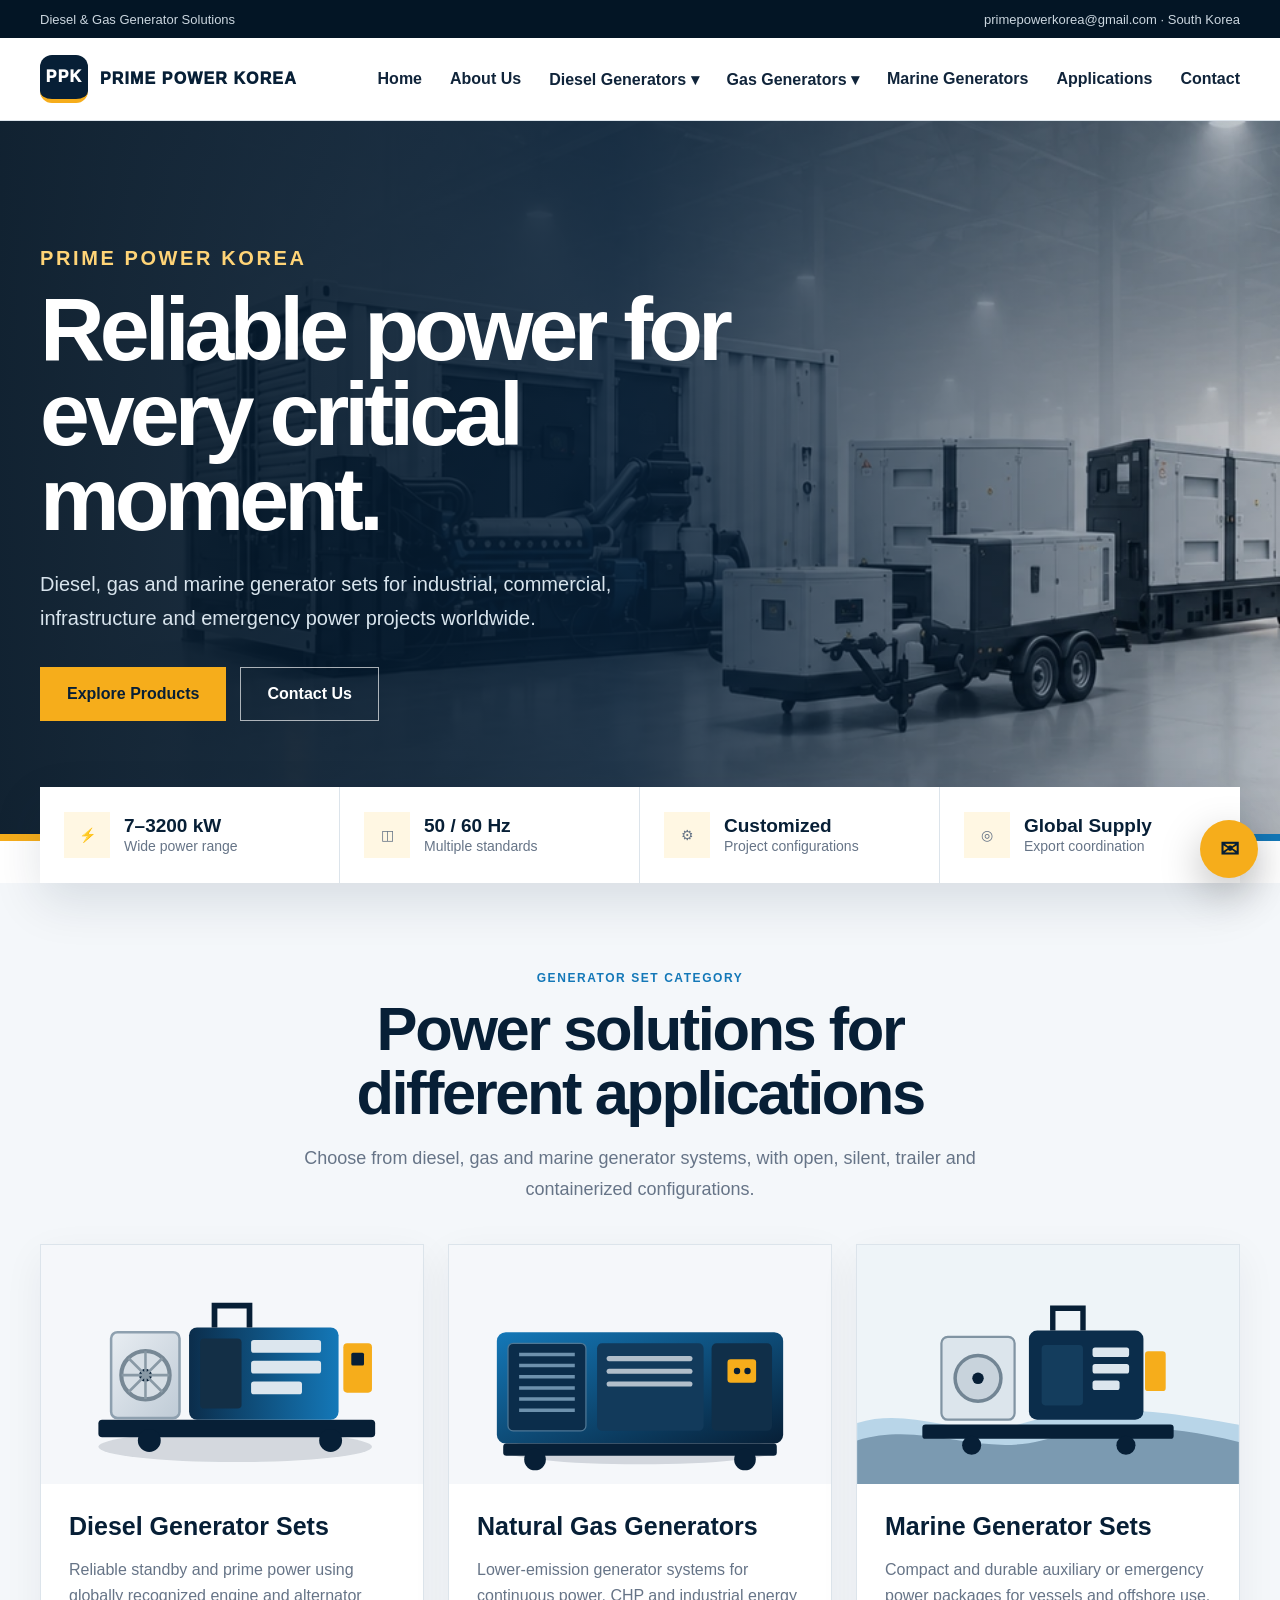
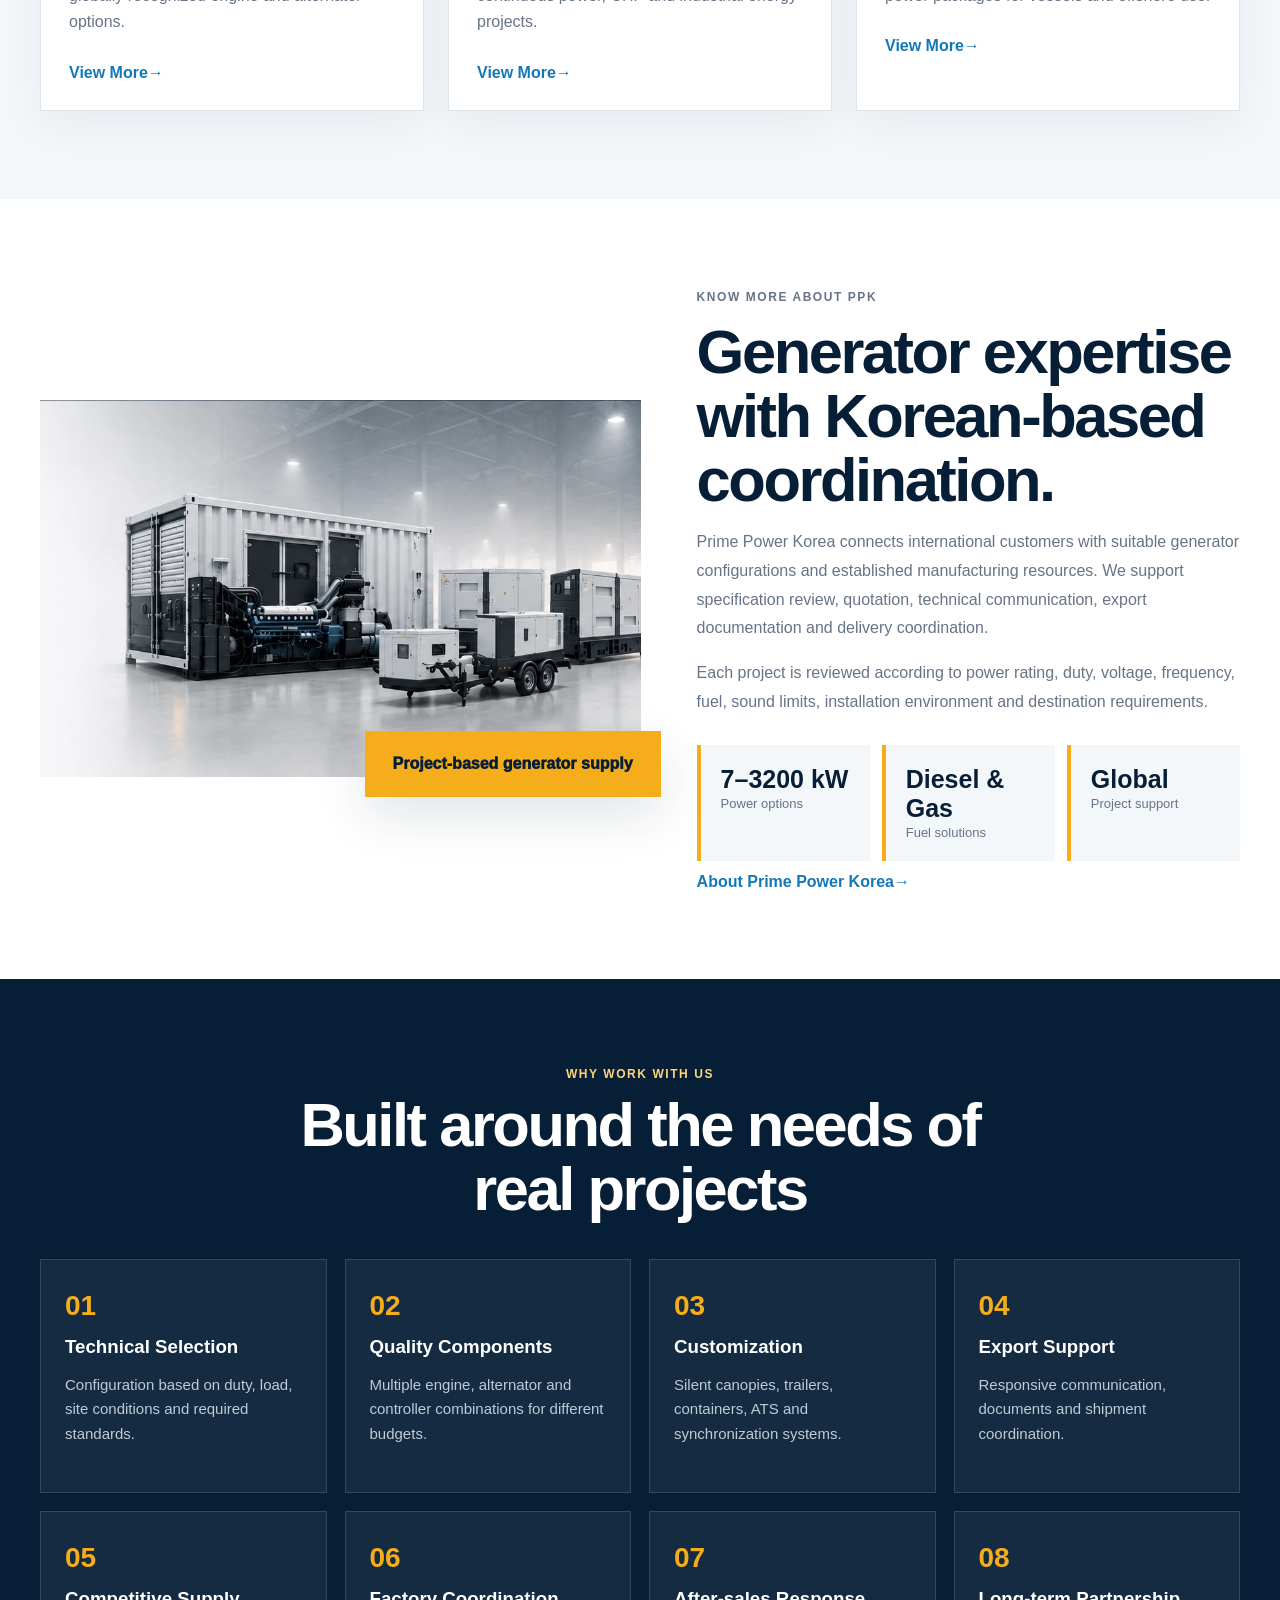
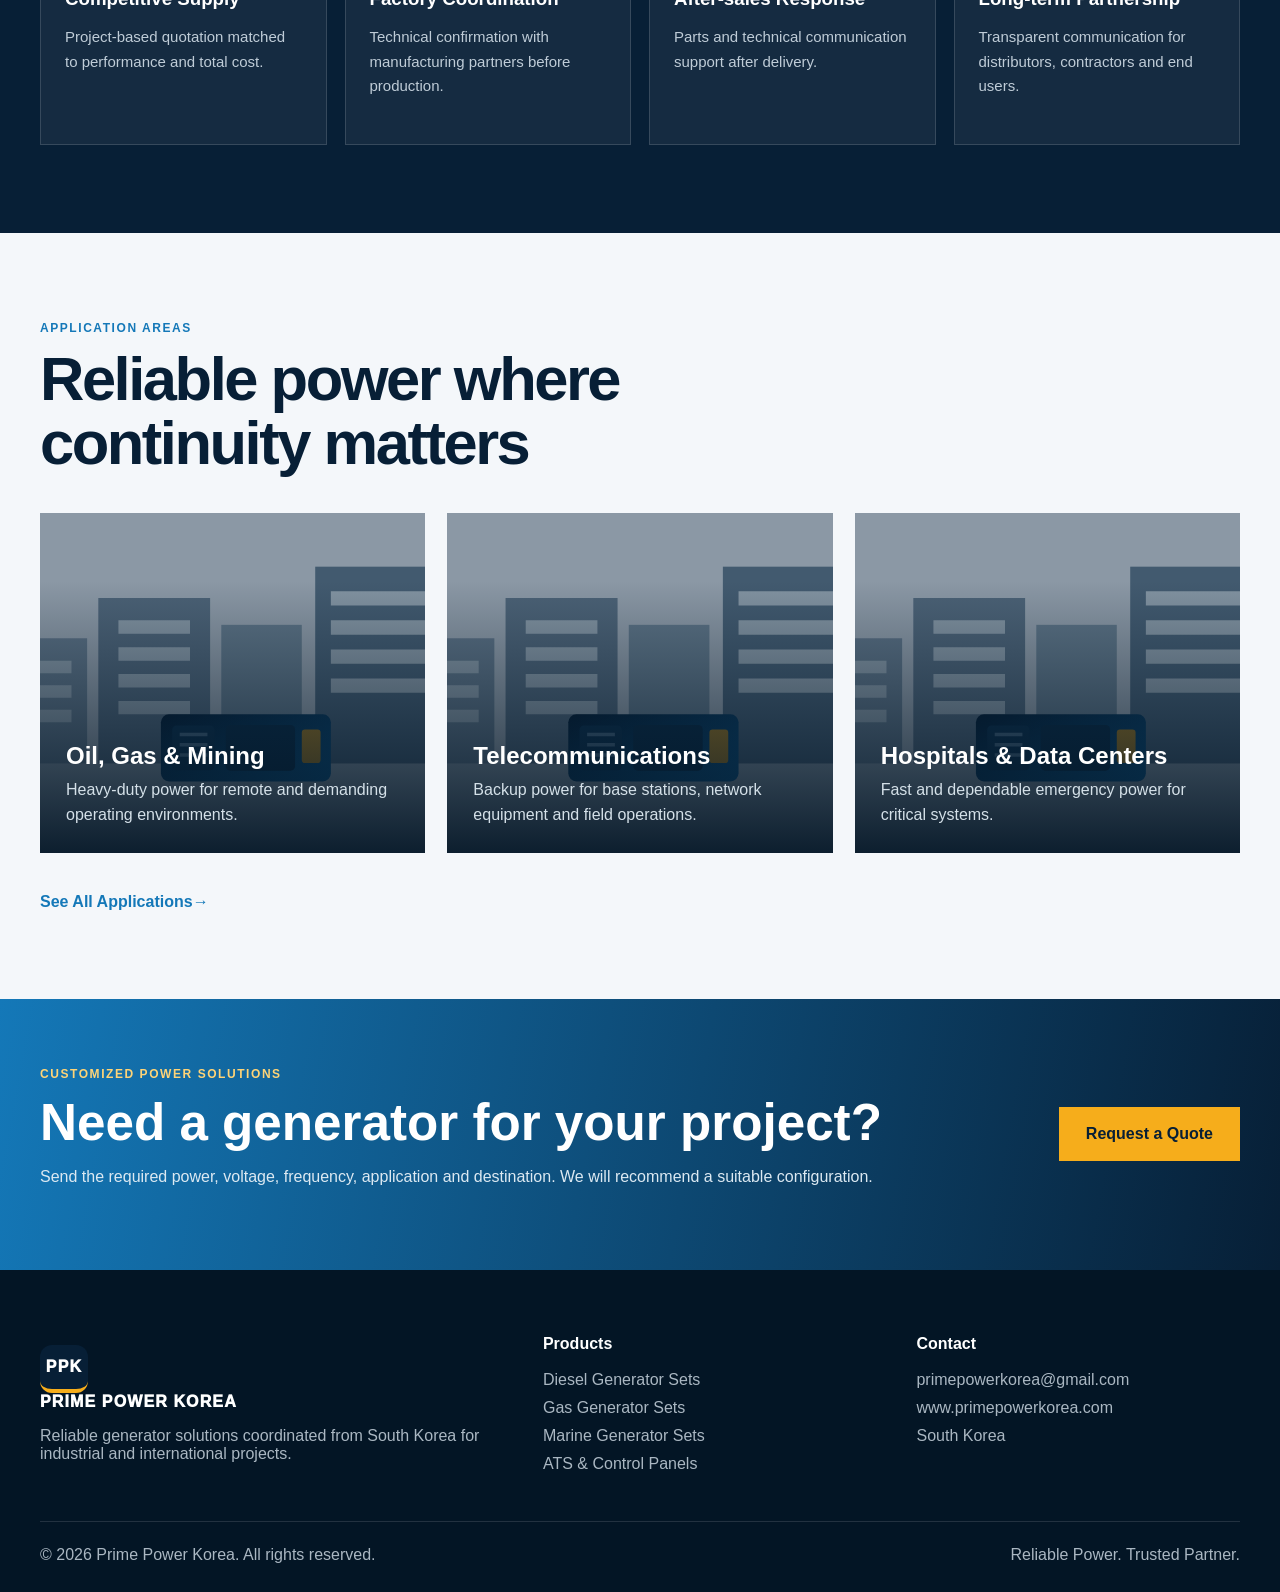
==== commit 97d35cb6: "Add files via upload" ====
--- a/index.html
+++ b/index.html
@@ -1,160 +1,16 @@
-<!DOCTYPE html>
-<html lang="en">
-<head>
-  <meta charset="UTF-8" />
-  <meta name="viewport" content="width=device-width, initial-scale=1.0" />
-  <title>Diesel & Gas Generator Sets | Prime Power Korea</title>
-  <meta name="description" content="Prime Power Korea supplies diesel and gas generator sets from 7kW to 3200kW for industrial, telecom, hospital, mining, and backup power projects worldwide." />
-  <meta name="robots" content="index,follow" />
-  <link rel="canonical" href="https://www.primepowerkorea.com/" />
-  <meta property="og:title" content="Diesel & Gas Generator Sets | Prime Power Korea" />
-  <meta property="og:description" content="Reliable diesel and gas generator solutions for backup, prime, and continuous power applications worldwide." />
-  <meta property="og:type" content="website" />
-  <meta property="og:url" content="https://www.primepowerkorea.com/" />
-  <meta name="twitter:card" content="summary_large_image" />
-  <link rel="stylesheet" href="css/style.css?v=11" />
-</head>
-<body>
-<header class="site-header">
-  <div class="container nav-wrap">
-    <a class="brand" href="index.html"><span class="brand-mark">PPK</span><span>PRIME POWER KOREA</span></a>
-    <button class="menu-btn" aria-label="Open menu">☰</button>
-    <nav class="nav-menu">
-      <a href="products.html">Products</a>
-      <a href="solutions.html">Solutions</a>
-      <a href="brands.html">Brands</a>
-      <a href="about.html">About</a>
-      <a href="contact.html">Contact</a>
-    </nav>
-  </div>
-</header>
-
-<main>
-<section class="hero">
-  <div class="container">
-    <div class="hero-main">
-      <div class="hero-copy-block">
-        <p class="eyebrow">Korean-based Power Solutions Provider</p>
-        <h1><span>Reliable diesel and gas generator solutions</span><span>for industrial and critical power projects.</span></h1>
-        <p class="hero-copy">Prime Power Korea supplies diesel and gas generator sets from 7kW to 3200kW for backup, prime, and continuous power applications in industrial, telecom, hospital, mining, construction, and commercial environments.</p>
-        <div class="actions"><a class="btn primary" href="mailto:info@primepowerkorea.com?subject=Generator%20Quotation%20Request">Request a Quote</a><a class="btn ghost" href="products.html">View Products</a></div>
-      </div>
-
-      <div class="hero-visual">
-        <img class="hero-machine" src="images/home/hero-warehouse.webp" alt="Prime Power generator systems">
-      </div>
-    </div>
-
-    <div class="hero-stats">
-      <div class="hero-stat"><div class="stat-icon">⚡</div><div><strong>7kW–3200kW</strong><span>Power range</span></div></div>
-      <div class="hero-stat"><div class="stat-icon">⌁</div><div><strong>50/60Hz</strong><span>Frequency options</span></div></div>
-      <div class="hero-stat"><div class="stat-icon">♨</div><div><strong>Diesel & Gas</strong><span>Generator systems</span></div></div>
-      <div class="hero-stat"><div class="stat-icon">◎</div><div><strong>Global</strong><span>Export support</span></div></div>
-    </div>
-  </div>
-</section>
-
-<section class="section">
-  <div class="container split">
-    <div><p class="eyebrow">Why Choose Prime Power Korea</p><h2>Tailored power solutions built for real project demands.</h2><p class="lead">From initial inquiry to final installation coordination, we help customers select the right generator system for standby, prime, and continuous power applications.</p></div>
-    <div class="cards two">
-      <article class="card">
-        <h3>Custom generator selection</h3>
-        <p>We help match generator size, voltage, frequency, duty rating, fuel type, and installation environment to your exact requirement.</p>
-      </article>
-      <article class="card">
-        <h3>OEM supply and export support</h3>
-        <p>Prime Power Korea supports global customers with OEM supply, spare parts, accessories, technical coordination, and responsive communication from South Korea.</p>
-      </article>
-    </div>
-  </div>
-</section>
-
-<section class="section light">
-  <div class="container">
-    <div class="section-head"><p class="eyebrow">Trusted by project buyers</p><h2>Fast response for industrial and critical power projects</h2></div>
-    <div class="cards three">
-      <article class="card"><h3>Rapid quotation support</h3><p>We respond quickly with technical guidance and suitable generator options based on your project brief.</p></article>
-      <article class="card"><h3>Export coordination</h3><p>We support international shipment planning, equipment matching, and delivery coordination for overseas projects.</p></article>
-      <article class="card"><h3>Technical communication</h3><p>From fuel choice to control panels and installation requirements, we help align technical details clearly.</p></article>
-    </div>
-  </div>
-</section>
-
-<section class="section light" id="products">
-  <div class="container">
-    <div class="section-head"><p class="eyebrow">Products</p><h2>Generator systems and power equipment</h2><p class="lead">From standby backup power to continuous operation, we help match configuration with load profile, environment, fuel availability and budget.</p></div>
-    <div class="cards three">
-      <article class="card"><span class="icon">⚡</span><h3>Diesel Generator Sets</h3><p>Open, silent, trailer and containerized generator sets for standby and prime power applications.</p></article>
-      <article class="card"><span class="icon">🔥</span><h3>Gas Generator Sets</h3><p>Natural gas, LPG, biogas and other gas power solutions for continuous operation.</p></article>
-      <article class="card"><span class="icon">◫</span><h3>Silent Generator Sets</h3><p>Low-noise generator systems for hospitals, hotels, buildings and urban sites.</p></article>
-      <article class="card"><span class="icon">↗</span><h3>Trailer & Mobile Power</h3><p>Flexible power for rental, construction, temporary sites and emergency projects.</p></article>
-      <article class="card"><span class="icon">▣</span><h3>Container Generator</h3><p>Heavy-duty containerized systems for large industrial and remote power projects.</p></article>
-      <article class="card"><span class="icon">⌘</span><h3>ATS & Panels</h3><p>ATS, synchronization panels and customized control systems for reliable power transfer.</p></article>
-    </div>
-  </div>
-</section>
-
-<section class="section" id="solutions">
-  <div class="container split reverse">
-    <div class="dark-panel"><p class="eyebrow">Solutions</p><h2>From backup power to continuous operation.</h2><p>We help customers select generator systems based on project conditions, duty rating, fuel type, voltage, installation environment and destination requirements.</p></div>
-    <div class="solution-list">
-      <div><strong>Emergency Backup</strong><span>Hospitals, data centers, commercial buildings</span></div>
-      <div><strong>Prime Power</strong><span>Factories, construction sites, remote facilities</span></div>
-      <div><strong>Continuous Power</strong><span>Gas, biogas and industrial energy projects</span></div>
-      <div><strong>Project Supply</strong><span>Customized generator packages for export</span></div>
-    </div>
-  </div>
-</section>
-
-<section class="section light">
-  <div class="container">
-    <div class="section-head"><p class="eyebrow">Engine Series</p><h2>Multiple options for different budgets and applications</h2></div>
-    <div class="brand-grid">
-      <span>Cummins</span><span>Perkins</span><span>Volvo Penta</span><span>MTU</span><span>Baudouin</span><span>Weichai</span><span>Yuchai</span><span>Shangchai</span>
-    </div>
-  </div>
-</section>
-
-<section class="section">
-  <div class="container">
-    <div class="section-head"><p class="eyebrow">Applications</p><h2>Designed for industrial and critical environments</h2></div>
-    <div class="cards three compact">
-      <article class="card"><h3>Data Center</h3><p>High-reliability standby power.</p></article>
-      <article class="card"><h3>Hospital</h3><p>Emergency backup with ATS support.</p></article>
-      <article class="card"><h3>Mining</h3><p>Heavy-duty power for remote sites.</p></article>
-      <article class="card"><h3>Construction</h3><p>Durable site power solutions.</p></article>
-      <article class="card"><h3>Telecom</h3><p>Backup for communication infrastructure.</p></article>
-      <article class="card"><h3>Manufacturing</h3><p>Prime and standby power for factories.</p></article>
-    </div>
-  </div>
-</section>
-
-<section class="cta">
-  <div class="container split">
-    <div><p class="eyebrow">Request Quote</p><h2>Tell us your generator requirement.</h2><p class="lead">Share your required power, voltage, frequency, application, fuel type, preferred engine brand, quantity, and destination country. We will respond with a suitable configuration.</p></div>
-    <div class="actions vertical">
-      <a class="btn primary" href="mailto:info@primepowerkorea.com?subject=Generator%20Quotation%20Request">Send Inquiry</a>
-      <a class="btn ghost" href="https://wa.me/821095389197" target="_blank" rel="noopener noreferrer">WhatsApp: +82 10 9538 9197</a>
-      <a class="btn ghost" href="mailto:info@primepowerkorea.com">Email: info@primepowerkorea.com</a>
-      <a class="btn ghost" href="contact.html">Contact Page</a>
-    </div>
-  </div>
-</section>
-</main>
-
-<a class="floating" href="https://wa.me/821095389197" target="_blank" rel="noopener noreferrer" title="WhatsApp Prime Power Korea">✉</a>
-<footer class="footer"><div class="container footer-grid"><div><strong>PRIME POWER KOREA</strong><p>Korean-based Power Solutions Provider</p></div><div>© 2026 Prime Power Korea. All rights reserved.</div></div></footer>
-<script type="application/ld+json">
-{
-  "@context": "https://schema.org",
-  "@type": "Organization",
-  "name": "Prime Power Korea",
-  "url": "https://www.primepowerkorea.com/",
-  "email": "mailto:primepowerkorea@gmail.com",
-  "description": "Diesel and gas generator solutions for industrial and critical backup power applications worldwide."
-}
-</script>
-<script src="js/main.js"></script>
-</body>
-</html>
+<!doctype html><html lang="en"><head><meta charset="utf-8"><meta name="viewport" content="width=device-width,initial-scale=1"><title>Prime Power Korea | Diesel, Gas & Marine Generator Solutions</title><meta name="description" content="Prime Power Korea supplies diesel, gas and marine generator solutions for industrial, commercial and critical power projects worldwide."><link rel="stylesheet" href="css/style.css?v=20"></head><body><div class="topbar"><div class="container"><span>Diesel & Gas Generator Solutions</span><span>primepowerkorea@gmail.com · South Korea</span></div></div>
+<header class="site-header"><div class="container nav-wrap"><a class="brand" href="index.html"><span class="brand-mark">PPK</span><span>PRIME POWER KOREA</span></a><button class="menu-btn" aria-label="Open navigation">☰</button><nav class="nav-menu">
+<div class="nav-item"><a href="index.html">Home</a></div>
+<div class="nav-item"><a href="about.html">About Us</a></div>
+<div class="nav-item has-dropdown"><a href="products.html">Diesel Generators ▾</a><div class="dropdown"><a href="products.html#cummins">Cummins Generator Series</a><a href="products.html#perkins">Perkins Generator Series</a><a href="products.html#volvo">Volvo Generator Series</a><a href="products.html#mtu">MTU Generator Series</a><a href="products.html#weichai">Weichai Generator Series</a></div></div>
+<div class="nav-item has-dropdown"><a href="products.html#gas">Gas Generators ▾</a><div class="dropdown"><a href="products.html#gas">Natural Gas Generator</a><a href="products.html#gas">Biogas Generator</a><a href="products.html#gas">LPG Generator</a></div></div>
+<div class="nav-item"><a href="products.html#marine">Marine Generators</a></div>
+<div class="nav-item"><a href="solutions.html">Applications</a></div>
+<div class="nav-item"><a href="contact.html">Contact</a></div>
+</nav></div></header><main><section class="hero"><div class="container"><div class="hero-content"><p class="eyebrow">Prime Power Korea</p><h1>Reliable power for every critical moment.</h1><p>Diesel, gas and marine generator sets for industrial, commercial, infrastructure and emergency power projects worldwide.</p><div class="actions"><a class="btn primary" href="products.html">Explore Products</a><a class="btn secondary" href="contact.html">Contact Us</a></div></div></div></section>
+<section class="quick-strip"><div class="container quick-grid"><div class="quick-item"><span class="quick-icon">⚡</span><div><strong>7–3200 kW</strong><span>Wide power range</span></div></div><div class="quick-item"><span class="quick-icon">◫</span><div><strong>50 / 60 Hz</strong><span>Multiple standards</span></div></div><div class="quick-item"><span class="quick-icon">⚙</span><div><strong>Customized</strong><span>Project configurations</span></div></div><div class="quick-item"><span class="quick-icon">◎</span><div><strong>Global Supply</strong><span>Export coordination</span></div></div></div></section>
+<section class="section light"><div class="container"><div class="section-head center"><p class="eyebrow">Generator Set Category</p><h2>Power solutions for different applications</h2><p class="lead">Choose from diesel, gas and marine generator systems, with open, silent, trailer and containerized configurations.</p></div><div class="category-grid"><article class="category-card"><img src="images/generated/open-generator.svg" alt="Diesel generator set"><div class="category-copy"><h3>Diesel Generator Sets</h3><p>Reliable standby and prime power using globally recognized engine and alternator options.</p><a class="text-link" href="products.html">View More</a></div></article><article class="category-card"><img src="images/generated/silent-generator.svg" alt="Gas generator set"><div class="category-copy"><h3>Natural Gas Generators</h3><p>Lower-emission generator systems for continuous power, CHP and industrial energy projects.</p><a class="text-link" href="products.html#gas">View More</a></div></article><article class="category-card"><img src="images/generated/marine-generator.svg" alt="Marine generator set"><div class="category-copy"><h3>Marine Generator Sets</h3><p>Compact and durable auxiliary or emergency power packages for vessels and offshore use.</p><a class="text-link" href="products.html#marine">View More</a></div></article></div></div></section>
+<section class="section"><div class="container about-grid"><div class="about-media"><img src="images/home/hero-warehouse.webp" alt="Generator production and supply"><div class="experience-badge">Project-based generator supply</div></div><div class="about-copy"><p class="eyebrow">Know More About PPK</p><h2>Generator expertise with Korean-based coordination.</h2><p>Prime Power Korea connects international customers with suitable generator configurations and established manufacturing resources. We support specification review, quotation, technical communication, export documentation and delivery coordination.</p><p>Each project is reviewed according to power rating, duty, voltage, frequency, fuel, sound limits, installation environment and destination requirements.</p><div class="metrics"><div class="metric"><strong>7–3200 kW</strong><span>Power options</span></div><div class="metric"><strong>Diesel & Gas</strong><span>Fuel solutions</span></div><div class="metric"><strong>Global</strong><span>Project support</span></div></div><a class="text-link" href="about.html">About Prime Power Korea</a></div></div></section>
+<section class="section dark"><div class="container"><div class="section-head center"><p class="eyebrow" style="color:#ffd477">Why Work With Us</p><h2>Built around the needs of real projects</h2></div><div class="why-grid"><article class="why-card"><b>01</b><h3>Technical Selection</h3><p>Configuration based on duty, load, site conditions and required standards.</p></article><article class="why-card"><b>02</b><h3>Quality Components</h3><p>Multiple engine, alternator and controller combinations for different budgets.</p></article><article class="why-card"><b>03</b><h3>Customization</h3><p>Silent canopies, trailers, containers, ATS and synchronization systems.</p></article><article class="why-card"><b>04</b><h3>Export Support</h3><p>Responsive communication, documents and shipment coordination.</p></article><article class="why-card"><b>05</b><h3>Competitive Supply</h3><p>Project-based quotation matched to performance and total cost.</p></article><article class="why-card"><b>06</b><h3>Factory Coordination</h3><p>Technical confirmation with manufacturing partners before production.</p></article><article class="why-card"><b>07</b><h3>After-sales Response</h3><p>Parts and technical communication support after delivery.</p></article><article class="why-card"><b>08</b><h3>Long-term Partnership</h3><p>Transparent communication for distributors, contractors and end users.</p></article></div></div></section>
+<section class="section light"><div class="container"><div class="section-head"><p class="eyebrow">Application Areas</p><h2>Reliable power where continuity matters</h2></div><div class="application-grid"><article class="app-card"><img src="images/generated/application.svg" alt="Industrial generator application"><div class="app-copy"><h3>Oil, Gas & Mining</h3><p>Heavy-duty power for remote and demanding operating environments.</p></div></article><article class="app-card"><img src="images/generated/application.svg" alt="Telecommunications generator application"><div class="app-copy"><h3>Telecommunications</h3><p>Backup power for base stations, network equipment and field operations.</p></div></article><article class="app-card"><img src="images/generated/application.svg" alt="Hospital generator application"><div class="app-copy"><h3>Hospitals & Data Centers</h3><p>Fast and dependable emergency power for critical systems.</p></div></article></div><div style="margin-top:28px"><a class="text-link" href="solutions.html">See All Applications</a></div></div></section></main><section class="cta"><div class="container cta-grid"><div><p class="eyebrow" style="color:#ffd477">Customized Power Solutions</p><h2>Need a generator for your project?</h2><p>Send the required power, voltage, frequency, application and destination. We will recommend a suitable configuration.</p></div><a class="btn primary" href="contact.html">Request a Quote</a></div></section>
+<footer class="footer"><div class="container"><div class="footer-grid"><div><a class="brand" href="index.html" style="color:#fff"><span class="brand-mark">PPK</span><span>PRIME POWER KOREA</span></a><p>Reliable generator solutions coordinated from South Korea for industrial and international projects.</p></div><div><h4>Products</h4><a href="products.html">Diesel Generator Sets</a><a href="products.html#gas">Gas Generator Sets</a><a href="products.html#marine">Marine Generator Sets</a><a href="products.html#ats">ATS & Control Panels</a></div><div><h4>Contact</h4><a href="mailto:primepowerkorea@gmail.com">primepowerkorea@gmail.com</a><a href="https://www.primepowerkorea.com">www.primepowerkorea.com</a><span>South Korea</span></div></div><div class="footer-bottom"><span>© 2026 Prime Power Korea. All rights reserved.</span><span>Reliable Power. Trusted Partner.</span></div></div></footer><a class="floating" href="mailto:primepowerkorea@gmail.com" aria-label="Email Prime Power Korea">✉</a><script src="js/main.js"></script></body></html>
--- a/css/style.css
+++ b/css/style.css
@@ -1,597 +1,11 @@
-:root{
-  --navy:#071f36;
-  --navy-2:#0b2d4b;
-  --blue:#1478b8;
-  --sky:#1d9bf0;
-  --gold:#f6ad1b;
-  --gold-dark:#d99200;
-  --text:#10243a;
-  --muted:#667487;
-  --line:#dbe3eb;
-  --light:#f5f7fa;
-  --white:#ffffff;
-  --shadow:0 18px 48px rgba(7,31,54,.09);
-}
-
-*{box-sizing:border-box}
-html{scroll-behavior:smooth}
-body{
-  margin:0;
-  font-family:Inter,Arial,sans-serif;
-  color:var(--text);
-  background:var(--white);
-}
-a{text-decoration:none;color:inherit}
-img{max-width:100%;display:block}
-.container{width:min(1180px,calc(100% - 48px));margin:auto}
-
-.site-header{
-  position:sticky;
-  top:0;
-  z-index:50;
-  background:rgba(7,31,54,.98);
-  border-bottom:1px solid rgba(255,255,255,.12);
-  backdrop-filter:blur(10px);
-}
-.nav-wrap{
-  min-height:82px;
-  display:flex;
-  align-items:center;
-  justify-content:space-between;
-  gap:32px;
-  color:#fff;
-}
-.brand{
-  display:flex;
-  align-items:center;
-  gap:14px;
-  font-weight:900;
-  letter-spacing:.08em;
-  white-space:nowrap;
-}
-.brand-mark{
-  width:46px;
-  height:46px;
-  border:2px solid rgba(255,255,255,.55);
-  border-radius:13px;
-  display:grid;
-  place-items:center;
-  font-size:16px;
-}
-.nav-menu{display:flex;align-items:center;gap:34px;font-weight:800}
-.nav-menu a{position:relative;padding:30px 0}
-.nav-menu a::after{
-  content:"";
-  position:absolute;
-  left:0;
-  right:100%;
-  bottom:21px;
-  height:2px;
-  background:var(--gold);
-  transition:.25s ease;
-}
-.nav-menu a:hover::after{right:0}
-.menu-btn{display:none;background:none;color:#fff;border:0;font-size:28px;cursor:pointer}
-
-.hero{
-  background:
-    linear-gradient(90deg,#fff 0%,#fff 43%,rgba(255,255,255,.88) 56%,rgba(245,247,250,.5) 100%),
-    linear-gradient(180deg,#f9fbfd,#edf2f6);
-  padding:72px 0 54px;
-  overflow:hidden;
-}
-.hero-main{
-  display:grid;
-  grid-template-columns:.95fr 1.25fr;
-  gap:38px;
-  align-items:center;
-  min-height:500px;
-}
-.hero-copy-block{position:relative;z-index:2;padding:18px 0}
-.eyebrow{
-  margin:0;
-  color:var(--blue);
-  font-weight:900;
-  letter-spacing:.14em;
-  text-transform:uppercase;
-  font-size:13px;
-}
-.hero h1,.page-hero h1{
-  margin:20px 0 24px;
-  color:var(--navy);
-  font-size:clamp(52px,6vw,82px);
-  line-height:.98;
-  letter-spacing:-.055em;
-}
-.hero-copy,.page-hero p{
-  color:#42556a;
-  font-size:20px;
-  line-height:1.65;
-  max-width:670px;
-}
-.actions{display:flex;gap:14px;margin-top:30px;flex-wrap:wrap}
-.actions.vertical{display:grid}
-.btn{
-  min-height:56px;
-  padding:15px 27px;
-  border-radius:999px;
-  font-weight:900;
-  display:inline-flex;
-  align-items:center;
-  justify-content:center;
-  transition:.25s ease;
-}
-.btn:hover{transform:translateY(-2px)}
-.primary{background:var(--gold);color:var(--navy);box-shadow:0 10px 24px rgba(246,173,27,.26)}
-.primary:hover{background:#ffba2f}
-.ghost{border:1px solid #8a99aa;color:var(--navy);background:rgba(255,255,255,.66)}
-
-.hero-visual{
-  min-height:420px;
-  border-radius:30px;
-  position:relative;
-  overflow:hidden;
-  display:flex;
-  align-items:flex-end;
-  justify-content:center;
-  padding:30px 24px 10px;
-  background:
-    linear-gradient(90deg,rgba(255,255,255,.95) 0%,rgba(255,255,255,.28) 34%,rgba(235,240,245,.04) 100%),
-    radial-gradient(circle at 62% 24%,rgba(255,255,255,.95),rgba(228,234,240,.7) 58%,rgba(211,219,228,.9) 100%);
-}
-.hero-visual::before{
-  content:"";
-  position:absolute;
-  inset:0;
-  background:
-    linear-gradient(180deg,rgba(255,255,255,.06),rgba(7,31,54,.05)),
-    repeating-linear-gradient(90deg,transparent 0 140px,rgba(7,31,54,.035) 141px 142px);
-}
-.hero-machine{
-  position:relative;
-  z-index:1;
-  width:108%;
-  max-width:none;
-  height:390px;
-  object-fit:contain;
-  object-position:center bottom;
-  filter:drop-shadow(0 25px 24px rgba(7,31,54,.2));
-  transform:translateY(14px);
-}
-
-.hero-stats{
-  display:grid;
-  grid-template-columns:repeat(4,1fr);
-  gap:18px;
-  margin-top:30px;
-}
-.hero-stat{
-  min-height:170px;
-  padding:30px;
-  background:#fff;
-  border:1px solid #dfe5eb;
-  border-radius:20px;
-  box-shadow:var(--shadow);
-  display:flex;
-  align-items:flex-start;
-  gap:18px;
-}
-.stat-icon{
-  flex:0 0 48px;
-  width:48px;
-  height:48px;
-  border-radius:14px;
-  display:grid;
-  place-items:center;
-  color:var(--gold-dark);
-  background:#fff8e8;
-  font-size:24px;
-  font-weight:900;
-}
-.hero-stat strong{display:block;color:var(--navy);font-size:27px;line-height:1.1;white-space:nowrap}
-.hero-stat span{display:block;margin-top:8px;color:var(--muted);font-size:16px;line-height:1.4}
-
-.section{padding:88px 0}
-.light{background:var(--light)}
-.split{display:grid;grid-template-columns:.9fr 1.1fr;gap:52px;align-items:center}
-.split.reverse{grid-template-columns:1fr 1fr}
-.section-head{margin-bottom:36px;max-width:790px}
-.section-head h2,h2{
-  font-size:42px;
-  line-height:1.08;
-  margin:10px 0 14px;
-  color:var(--navy);
-  letter-spacing:-.035em;
-}
-.lead{color:var(--muted);font-size:18px;line-height:1.7}
-.cards{display:grid;gap:22px}
-.cards.three{grid-template-columns:repeat(3,1fr)}
-.cards.two{grid-template-columns:repeat(2,1fr)}
-.card{
-  border:1px solid #e1e6ec;
-  border-radius:22px;
-  padding:30px;
-  background:#fff;
-  box-shadow:0 14px 42px rgba(7,31,54,.055);
-  transition:.25s ease;
-}
-.card:hover{transform:translateY(-4px);box-shadow:0 22px 56px rgba(7,31,54,.11)}
-.card h3{font-size:22px;margin:0 0 10px;color:var(--navy)}
-.card p,.card li{color:var(--muted);line-height:1.7}
-.icon{width:46px;height:46px;border-radius:14px;background:#fff8e8;color:var(--gold-dark);display:grid;place-items:center;font-size:22px;margin-bottom:18px}
-
-.dark-panel{background:var(--navy);color:#fff;border-radius:28px;padding:44px}
-.dark-panel h2{color:#fff}.dark-panel p{color:#cbd5e1}
-.solution-list{display:grid;gap:16px}
-.solution-list div{padding:20px 22px;background:#fff;border:1px solid #e1e6ec;border-radius:18px;box-shadow:0 12px 34px rgba(7,31,54,.045)}
-.solution-list strong{display:block;color:var(--navy);font-size:18px}
-.solution-list span{color:var(--muted)}
-.brand-grid{display:grid;grid-template-columns:repeat(4,1fr);gap:18px}
-.brand-grid span{background:#fff;border:1px solid #e1e6ec;border-radius:18px;padding:25px;font-weight:900;color:var(--navy);box-shadow:0 10px 32px rgba(7,31,54,.04)}
-.brand-grid.large{grid-template-columns:repeat(3,1fr)}
-
-.page-hero{
-  padding:94px 0 84px;
-  color:var(--navy);
-  background:linear-gradient(120deg,#fff 0%,#f3f6f9 72%,#e7edf3 100%);
-  border-bottom:1px solid #e3e8ed;
-}
-.page-hero h1{max-width:900px;font-size:clamp(46px,6vw,72px)}
-.page-hero p{max-width:760px;color:#526477}
-.contact-box{background:var(--navy);color:#fff;border-radius:24px;padding:36px}
-.contact-box h3{color:var(--gold);margin-bottom:6px}
-.contact-box p{color:#dbeafe}
-.cta{padding:90px 0;background:var(--navy);color:#fff}
-.cta h2{color:#fff}.cta .lead{color:#d8e2ec}.cta .ghost{color:#fff;border-color:rgba(255,255,255,.4);background:transparent}
-.floating{position:fixed;right:24px;bottom:24px;width:58px;height:58px;border-radius:50%;background:var(--gold);color:var(--navy);display:grid;place-items:center;font-weight:900;box-shadow:0 18px 45px rgba(0,0,0,.22);z-index:30}
-.footer{background:#031525;color:#94a3b8;padding:34px 0}
-.footer-grid{display:flex;justify-content:space-between;gap:20px;flex-wrap:wrap}.footer strong{color:#fff}
-
-@media(max-width:1000px){
-  .hero-main{grid-template-columns:1fr;min-height:auto}
-  .hero-copy-block{max-width:760px}
-  .hero-visual{min-height:380px}
-  .hero-stats{grid-template-columns:repeat(2,1fr)}
-  .cards.three{grid-template-columns:repeat(2,1fr)}
-}
-
-@media(max-width:760px){
-  .container{width:min(100% - 32px,1180px)}
-  .menu-btn{display:block}
-  .nav-menu{display:none;position:absolute;left:0;right:0;top:76px;background:var(--navy);padding:18px 24px;flex-direction:column;align-items:flex-start;gap:4px}
-  .nav-menu.open{display:flex}
-  .nav-menu a{padding:12px 0;width:100%}
-  .nav-menu a::after{display:none}
-  .nav-wrap{min-height:76px}
-  .brand{font-size:14px;letter-spacing:.04em}
-  .brand-mark{width:42px;height:42px}
-  .hero{padding:48px 0 38px}
-  .hero-main{gap:22px}
-  .hero h1,.page-hero h1{font-size:48px}
-  .hero-copy,.page-hero p{font-size:18px}
-  .hero-visual{min-height:300px;padding:18px 8px 0;border-radius:22px}
-  .hero-machine{height:285px;width:116%}
-  .hero-stats{grid-template-columns:1fr;gap:14px}
-  .hero-stat{min-height:auto;padding:22px}
-  .hero-stat strong{font-size:24px}
-  .section{padding:68px 0}
-  .split,.split.reverse{grid-template-columns:1fr;gap:30px}
-  .cards.three,.cards.two,.brand-grid,.brand-grid.large{grid-template-columns:1fr}
-  .section-head h2,h2{font-size:36px}
-}
-
-/* ===== Homepage mockup alignment (v5) ===== */
-@media (min-width:1001px){
-  .container{width:min(1504px,calc(100% - 96px));}
-  .nav-wrap{min-height:94px;}
-  .brand{gap:17px;font-size:21px;letter-spacing:.025em;}
-  .brand-mark{width:60px;height:60px;border-radius:16px;font-size:20px;}
-  .nav-menu{gap:46px;font-size:18px;}
-  .nav-menu a{padding:35px 0;}
-
-  .hero{
-    position:relative;
-    padding:0 0 54px;
-    background:#fff;
-  }
-  .hero::before{
-    content:"";
-    position:absolute;
-    inset:0 0 255px 0;
-    background:
-      linear-gradient(90deg,#fff 0%,#fff 35%,rgba(255,255,255,.96) 43%,rgba(255,255,255,.18) 61%,rgba(255,255,255,0) 100%),
-      url("../images/home/hero-warehouse.webp") right center / auto 100% no-repeat;
-    pointer-events:none;
-  }
-  .hero-main{
-    position:relative;
-    z-index:1;
-    grid-template-columns:44% 56%;
-    gap:0;
-    min-height:610px;
-    align-items:center;
-  }
-  .hero-copy-block{padding:48px 0 24px;max-width:690px;}
-  .eyebrow{font-size:17px;letter-spacing:.08em;}
-  .hero h1{
-    margin:24px 0 28px;
-    font-size:clamp(66px,5.4vw,86px);
-    line-height:1.02;
-    letter-spacing:-.048em;
-  }
-  .hero-copy{font-size:20px;line-height:1.65;max-width:660px;}
-  .actions{margin-top:34px;gap:18px;}
-  .btn{min-height:56px;padding:15px 24px;font-size:18px;}
-  .hero .btn::after{content:"→";margin-left:18px;font-size:25px;line-height:1;}
-  .hero-visual{min-height:610px;background:none;padding:0;border-radius:0;overflow:visible;}
-  .hero-visual::before{display:none;}
-  .hero-machine{display:none;}
-
-  .hero-stats{
-    position:relative;
-    z-index:2;
-    grid-template-columns:repeat(4,1fr);
-    gap:16px;
-    margin-top:0;
-  }
-  .hero-stat{
-    position:relative;
-    min-height:194px;
-    padding:44px 34px 30px;
-    border-radius:16px;
-    box-shadow:0 11px 28px rgba(7,31,54,.09);
-    align-items:flex-start;
-    gap:22px;
-  }
-  .hero-stat::after{
-    content:"→";
-    position:absolute;
-    right:30px;
-    bottom:26px;
-    color:#6f7e8d;
-    font-size:30px;
-    font-weight:400;
-  }
-  .stat-icon{
-    flex:0 0 52px;
-    width:52px;
-    height:52px;
-    background:transparent;
-    color:#ffa711;
-    font-size:40px;
-  }
-  .hero-stat strong{font-size:25px;line-height:1.15;}
-  .hero-stat span{font-size:16px;margin-top:11px;}
-}
-
-/* ===== Home hero fidelity update (v8) ===== */
-@media (min-width:1001px){
-  .container{width:min(1528px,calc(100% - 96px))}
-  .nav-wrap{min-height:94px}
-  .brand{font-size:20px;gap:17px}
-  .brand-mark{width:60px;height:60px;border-radius:16px;font-size:21px}
-  .nav-menu{gap:46px;font-size:17px}
-  .nav-menu a{padding:37px 0}
-
-  .hero{
-    padding:0 0 56px;
-    background:linear-gradient(90deg,#ffffff 0%,#ffffff 40%,#f6f8fa 100%);
-  }
-  .hero>.container{width:min(1625px,100%);max-width:none}
-  .hero-main{
-    min-height:610px;
-    grid-template-columns:46% 54%;
-    gap:0;
-    align-items:stretch;
-  }
-  .hero-copy-block{
-    padding:86px 36px 54px 48px;
-    display:flex;
-    flex-direction:column;
-    justify-content:center;
-  }
-  .hero h1{
-    margin:28px 0 28px;
-    font-size:clamp(58px,4.55vw,78px);
-    line-height:1.08;
-    letter-spacing:-.045em;
-  }
-  .hero h1 span{display:block;white-space:nowrap}
-  .hero-copy{font-size:21px;line-height:1.65;max-width:650px;margin:0}
-  .actions{margin-top:34px;gap:20px}
-  .btn{min-height:58px;padding:16px 28px;font-size:17px}
-
-  .hero-visual{
-    min-height:610px;
-    border-radius:0;
-    padding:0;
-    align-items:stretch;
-    justify-content:stretch;
-    background-image:
-      linear-gradient(90deg,rgba(255,255,255,.95) 0%,rgba(255,255,255,.60) 10%,rgba(255,255,255,.08) 28%,rgba(255,255,255,0) 100%),
-      url("../images/home/hero-warehouse.webp");
-    background-size:cover;
-    background-position:center center;
-    background-repeat:no-repeat;
-  }
-  .hero-visual::before{display:none}
-  .hero-machine{display:none}
-
-  .hero-stats{
-    width:calc(100% - 96px);
-    margin:0 auto;
-    grid-template-columns:repeat(4,1fr);
-    gap:16px;
-  }
-  .hero-stat{
-    min-height:194px;
-    padding:38px 34px;
-    border-radius:18px;
-    box-shadow:0 10px 28px rgba(7,31,54,.08);
-  }
-  .stat-icon{flex-basis:58px;width:58px;height:58px;border-radius:15px;font-size:29px}
-  .hero-stat strong{font-size:26px}
-  .hero-stat span{font-size:17px;margin-top:10px}
-}
-
-@media (min-width:1001px) and (max-width:1350px){
-  .container{width:min(1180px,calc(100% - 56px))}
-  .hero>.container{width:100%}
-  .hero-copy-block{padding-left:42px;padding-right:24px}
-  .hero h1{font-size:58px}
-  .hero-copy{font-size:18px}
-  .hero-stats{width:calc(100% - 56px)}
-  .hero-stat{padding:28px 24px}
-  .hero-stat strong{font-size:22px}
-}
-
-/* ===== Desktop typography scale update (v9) ===== */
-@media (min-width:1001px){
-  .brand{font-size:22px;font-weight:900;letter-spacing:.025em}
-  .brand-mark{font-size:22px}
-  .nav-menu{font-size:19px;font-weight:900;gap:48px}
-
-  .eyebrow{font-size:18px;font-weight:900;letter-spacing:.09em}
-  .hero h1{
-    font-size:clamp(68px,5.15vw,88px);
-    line-height:1.01;
-    letter-spacing:-.052em;
-    margin:28px 0 30px;
-  }
-  .hero-copy{
-    font-size:22px;
-    line-height:1.62;
-    max-width:680px;
-  }
-  .btn{font-size:18px;font-weight:900;min-height:60px;padding:17px 30px}
-
-  .hero-stat{padding:40px 34px;gap:22px}
-  .stat-icon{font-size:36px;flex-basis:60px;width:60px;height:60px}
-  .hero-stat strong{font-size:29px;font-weight:900;letter-spacing:-.025em}
-  .hero-stat span{font-size:18px;line-height:1.4;margin-top:10px}
-}
-
-@media (min-width:1001px) and (max-width:1350px){
-  .brand{font-size:19px}
-  .nav-menu{font-size:17px;gap:32px}
-  .eyebrow{font-size:15px}
-  .hero h1{font-size:62px}
-  .hero-copy{font-size:19px}
-  .btn{font-size:17px}
-  .hero-stat strong{font-size:24px}
-  .hero-stat span{font-size:16px}
-}
-
-/* ===== Corporate typography & spacing system (v10) ===== */
-body{
-  font-size:18px;
-  line-height:1.65;
-}
-
-.card p,.card li,
-.solution-list span,
-.contact-box p,
-.footer,
-.footer p{
-  font-size:18px;
-}
-
-.card h3{
-  font-size:26px;
-  line-height:1.25;
-  margin-bottom:13px;
-}
-.card p,.card li{line-height:1.75}
-.card{padding:36px}
-
-.section{padding:100px 0}
-.section-head{margin-bottom:44px}
-.section-head h2,h2{
-  font-size:48px;
-  line-height:1.12;
-  margin:12px 0 18px;
-}
-.lead{
-  font-size:21px;
-  line-height:1.75;
-}
-
-.solution-list{gap:19px}
-.solution-list div{padding:24px 26px}
-.solution-list strong{font-size:22px;margin-bottom:4px}
-
-.brand-grid span{
-  padding:30px;
-  font-size:21px;
-}
-
-.dark-panel{padding:52px}
-.dark-panel p{font-size:19px;line-height:1.75}
-.contact-box{padding:44px}
-.contact-box h3{font-size:23px;margin-top:22px}
-.contact-box h3:first-child{margin-top:0}
-
-.page-hero{padding:108px 0 98px}
-.page-hero h1{
-  font-size:clamp(56px,5.2vw,78px);
-  line-height:1.06;
-  max-width:1050px;
-}
-.page-hero p{
-  font-size:22px;
-  line-height:1.7;
-  max-width:850px;
-}
-
-.footer{padding:42px 0;font-size:17px}
-.footer strong{font-size:19px}
-.footer p{margin:6px 0 0;font-size:17px}
-
-@media (min-width:1351px){
-  .nav-wrap{min-height:100px}
-  .brand{font-size:23px}
-  .brand-mark{width:62px;height:62px;font-size:23px}
-  .nav-menu{font-size:22px;gap:52px}
-  .nav-menu a{padding:38px 0}
-
-  .hero-copy-block{padding-top:92px;padding-bottom:62px}
-  .eyebrow{font-size:19px}
-  .hero h1{font-size:clamp(72px,5.25vw,92px)}
-  .hero-copy{font-size:23px;line-height:1.65}
-  .btn{font-size:19px;min-height:62px;padding:18px 32px}
-
-  .hero-stat{min-height:204px;padding:43px 36px}
-  .hero-stat strong{font-size:31px}
-  .hero-stat span{font-size:19px}
-}
-
-@media (min-width:1001px) and (max-width:1350px){
-  .nav-menu{font-size:19px;gap:34px}
-  .brand{font-size:20px}
-  .page-hero p{font-size:20px}
-  .card h3{font-size:24px}
-  .card p,.card li,.solution-list span{font-size:17px}
-}
-
-@media (max-width:1000px){
-  body{font-size:17px}
-  .section{padding:78px 0}
-  .section-head h2,h2{font-size:40px}
-  .lead{font-size:19px}
-  .card{padding:28px}
-  .card h3{font-size:23px}
-  .card p,.card li,.solution-list span{font-size:17px}
-  .page-hero{padding:78px 0 70px}
-  .page-hero p{font-size:19px}
-}
-
-@media (max-width:760px){
-  .section{padding:64px 0}
-  .section-head h2,h2{font-size:35px}
-  .lead{font-size:18px}
-  .page-hero h1{font-size:46px}
-  .page-hero p{font-size:18px}
-  .card{padding:24px}
-  .card h3{font-size:22px}
-  .footer,.footer p{font-size:15px}
-}
+:root{--navy:#071f36;--navy2:#0b2d4b;--blue:#1478b8;--sky:#1d9bf0;--gold:#f6ad1b;--text:#10243a;--muted:#667487;--line:#dce4eb;--light:#f4f7fa;--white:#fff;--shadow:0 18px 50px rgba(7,31,54,.12)}
+*{box-sizing:border-box}html{scroll-behavior:smooth}body{margin:0;font-family:Inter,Arial,sans-serif;color:var(--text);background:#fff}a{text-decoration:none;color:inherit}img{display:block;max-width:100%}.container{width:min(1200px,calc(100% - 44px));margin:auto}.eyebrow{margin:0 0 12px;color:var(--blue);font-weight:900;letter-spacing:.13em;text-transform:uppercase;font-size:12px}.section{padding:88px 0}.section.light{background:var(--light)}.section.dark{background:var(--navy);color:#fff}.section-head{max-width:760px;margin-bottom:38px}.section-head.center{text-align:center;margin-left:auto;margin-right:auto}.section h2,.page-hero h1{margin:0;color:var(--navy);font-size:clamp(38px,4.8vw,64px);line-height:1.04;letter-spacing:-.04em}.section.dark h2{color:#fff}.lead{font-size:18px;line-height:1.75;color:var(--muted)}.section.dark .lead{color:#c7d4df}
+.topbar{background:#031525;color:#cbd6df;font-size:13px}.topbar .container{min-height:38px;display:flex;justify-content:space-between;align-items:center;gap:24px}.site-header{position:sticky;top:0;z-index:50;background:rgba(255,255,255,.97);border-bottom:1px solid var(--line);backdrop-filter:blur(12px)}.nav-wrap{min-height:82px;display:flex;align-items:center;justify-content:space-between;gap:30px}.brand{display:flex;align-items:center;gap:12px;font-weight:950;letter-spacing:.07em;color:var(--navy)}.brand-mark{width:48px;height:48px;border-radius:12px;background:var(--navy);color:#fff;display:grid;place-items:center;border-bottom:4px solid var(--gold)}.nav-menu{display:flex;align-items:center;gap:28px;font-weight:800}.nav-item{position:relative;padding:29px 0}.nav-item>a{display:flex;align-items:center;gap:7px}.nav-item>a::after{content:"";position:absolute;height:3px;left:0;right:100%;bottom:18px;background:var(--gold);transition:.25s}.nav-item:hover>a::after,.nav-item.active>a::after{right:0}.dropdown{position:absolute;top:76px;left:-24px;width:280px;background:#fff;border:1px solid var(--line);box-shadow:var(--shadow);padding:14px;opacity:0;visibility:hidden;transform:translateY(8px);transition:.22s}.dropdown a{display:block;padding:12px 14px;color:var(--text);border-radius:8px}.dropdown a:hover{background:var(--light);color:var(--blue)}.nav-item:hover .dropdown{opacity:1;visibility:visible;transform:none}.menu-btn{display:none;background:var(--navy);color:#fff;border:0;border-radius:9px;font-size:23px;width:44px;height:44px}
+.hero{min-height:720px;position:relative;display:flex;align-items:center;color:#fff;background:linear-gradient(90deg,rgba(3,21,37,.94) 0%,rgba(7,31,54,.86) 48%,rgba(7,31,54,.22) 100%),url('../images/home/hero-warehouse.webp') center/cover no-repeat}.hero::after{content:"";position:absolute;inset:auto 0 0;height:7px;background:linear-gradient(90deg,var(--gold) 0 34%,var(--blue) 34%)}.hero-content{position:relative;z-index:2;max-width:780px;padding:90px 0}.hero .eyebrow{color:#ffd477}.hero h1{font-size:clamp(54px,7vw,92px);line-height:.95;letter-spacing:-.055em;margin:0 0 25px}.hero p{font-size:20px;line-height:1.7;color:#d8e4ed;max-width:680px}.actions{display:flex;flex-wrap:wrap;gap:14px;margin-top:32px}.btn{min-height:54px;padding:15px 26px;display:inline-flex;align-items:center;justify-content:center;font-weight:900;border:1px solid transparent;transition:.2s}.btn.primary{background:var(--gold);color:var(--navy)}.btn.primary:hover{background:#ffc548;transform:translateY(-2px)}.btn.secondary{border-color:rgba(255,255,255,.65);color:#fff}.btn.secondary:hover{background:#fff;color:var(--navy)}.quick-strip{position:relative;margin-top:-54px;z-index:5}.quick-grid{display:grid;grid-template-columns:repeat(4,1fr);box-shadow:var(--shadow)}.quick-item{background:#fff;padding:25px 24px;border-right:1px solid var(--line);display:flex;gap:14px;align-items:center}.quick-item:last-child{border-right:0}.quick-icon{width:46px;height:46px;display:grid;place-items:center;background:#fff7e3;color:#bc7800;font-size:22px}.quick-item strong{display:block;color:var(--navy);font-size:19px}.quick-item span{font-size:14px;color:var(--muted)}
+.category-grid{display:grid;grid-template-columns:repeat(3,1fr);gap:24px}.category-card{background:#fff;border:1px solid var(--line);overflow:hidden;box-shadow:0 12px 38px rgba(7,31,54,.06);transition:.25s}.category-card:hover{transform:translateY(-5px);box-shadow:var(--shadow)}.category-card img{width:100%;aspect-ratio:16/10;object-fit:cover;background:var(--light)}.category-copy{padding:28px}.category-copy h3{font-size:25px;margin:0 0 12px;color:var(--navy)}.category-copy p{color:var(--muted);line-height:1.65}.text-link{display:inline-flex;margin-top:12px;color:var(--blue);font-weight:900}.text-link::after{content:" →"}
+.about-grid{display:grid;grid-template-columns:1.05fr .95fr;gap:56px;align-items:center}.about-media{position:relative}.about-media img{width:100%;background:var(--light)}.experience-badge{position:absolute;right:-20px;bottom:-20px;background:var(--gold);color:var(--navy);padding:24px 28px;font-weight:950;box-shadow:var(--shadow)}.about-copy p{color:var(--muted);line-height:1.8}.metrics{display:grid;grid-template-columns:repeat(3,1fr);gap:12px;margin-top:28px}.metric{padding:20px;background:var(--light);border-left:4px solid var(--gold)}.metric strong{display:block;font-size:25px;color:var(--navy)}.metric span{font-size:13px;color:var(--muted)}
+.why-grid{display:grid;grid-template-columns:repeat(4,1fr);gap:18px}.why-card{padding:30px 24px;border:1px solid rgba(255,255,255,.14);background:rgba(255,255,255,.055)}.why-card b{display:block;color:var(--gold);font-size:28px;margin-bottom:14px}.why-card h3{margin:0 0 10px}.why-card p{color:#bfccd7;line-height:1.65;font-size:15px}
+.application-grid{display:grid;grid-template-columns:repeat(3,1fr);gap:22px}.app-card{position:relative;min-height:340px;overflow:hidden;color:#fff;background:var(--navy)}.app-card img{position:absolute;inset:0;width:100%;height:100%;object-fit:cover;opacity:.58}.app-card::after{content:"";position:absolute;inset:0;background:linear-gradient(180deg,transparent 20%,rgba(3,21,37,.92) 100%)}.app-copy{position:absolute;z-index:2;left:26px;right:26px;bottom:25px}.app-copy h3{font-size:24px;margin:0 0 8px}.app-copy p{color:#d4e0e8;line-height:1.55;margin:0}
+.cta{background:linear-gradient(100deg,var(--blue),var(--navy));color:#fff;padding:68px 0}.cta-grid{display:grid;grid-template-columns:1fr auto;gap:40px;align-items:center}.cta h2{color:#fff;font-size:clamp(34px,4vw,52px);margin:0}.cta p{color:#dce9f2}.page-hero{padding:105px 0;background:linear-gradient(110deg,rgba(3,21,37,.94),rgba(11,45,75,.78)),url('../images/generated/application.svg') center/cover}.page-hero h1{color:#fff;max-width:880px}.page-hero p{color:#d8e3eb;max-width:720px;font-size:19px;line-height:1.7}.content-grid{display:grid;grid-template-columns:repeat(2,1fr);gap:24px}.content-card{padding:32px;border:1px solid var(--line);background:#fff}.content-card h3{font-size:25px;color:var(--navy);margin:0 0 10px}.content-card p,.content-card li{color:var(--muted);line-height:1.7}.brand-grid{display:grid;grid-template-columns:repeat(4,1fr);gap:16px}.brand-box{padding:28px 20px;background:#fff;border:1px solid var(--line);text-align:center;font-weight:950;font-size:20px;color:var(--navy)}.contact-grid{display:grid;grid-template-columns:1.2fr .8fr;gap:30px}.contact-panel{padding:34px;background:#fff;border:1px solid var(--line)}.contact-panel.dark{background:var(--navy);color:#fff}.contact-panel.dark p{color:#cfdae3}.contact-panel h3{font-size:26px;margin-top:0}.checklist{padding-left:18px}.checklist li{margin:10px 0}.footer{background:#031525;color:#aab7c2;padding:65px 0 28px}.footer-grid{display:grid;grid-template-columns:1.4fr 1fr 1fr;gap:50px}.footer h4{color:#fff;margin:0 0 18px}.footer a{display:block;margin:10px 0}.footer-bottom{border-top:1px solid rgba(255,255,255,.12);margin-top:38px;padding-top:24px;display:flex;justify-content:space-between;gap:20px;flex-wrap:wrap}.floating{position:fixed;right:22px;bottom:22px;width:58px;height:58px;border-radius:50%;display:grid;place-items:center;background:var(--gold);color:var(--navy);font-size:23px;font-weight:900;box-shadow:0 15px 40px rgba(0,0,0,.25);z-index:30}
+@media(max-width:980px){.nav-menu{display:none;position:absolute;left:0;right:0;top:82px;background:#fff;padding:18px 22px;border-top:1px solid var(--line);box-shadow:var(--shadow);flex-direction:column;align-items:stretch;gap:0}.nav-menu.open{display:flex}.nav-item{padding:12px 0}.dropdown{position:static;width:auto;opacity:1;visibility:visible;transform:none;box-shadow:none;border:0;padding:8px 0 0 14px;display:none}.nav-item.open .dropdown{display:block}.menu-btn{display:block}.hero{min-height:640px}.quick-grid,.why-grid{grid-template-columns:repeat(2,1fr)}.category-grid,.application-grid{grid-template-columns:repeat(2,1fr)}.about-grid,.contact-grid{grid-template-columns:1fr}.footer-grid{grid-template-columns:1fr 1fr}.experience-badge{right:10px}.brand-grid{grid-template-columns:repeat(3,1fr)}}
+@media(max-width:640px){.topbar{display:none}.container{width:min(100% - 28px,1200px)}.nav-wrap{min-height:72px}.nav-menu{top:72px}.brand{font-size:13px}.brand-mark{width:42px;height:42px}.hero{min-height:620px;background-position:62% center}.hero h1{font-size:52px}.hero-content{padding:70px 0}.quick-strip{margin-top:0}.quick-grid,.category-grid,.application-grid,.why-grid,.content-grid,.metrics,.brand-grid{grid-template-columns:1fr}.quick-item{border-right:0;border-bottom:1px solid var(--line)}.section{padding:68px 0}.about-grid{gap:35px}.cta-grid{grid-template-columns:1fr}.footer-grid{grid-template-columns:1fr}.page-hero{padding:78px 0}.experience-badge{position:static;margin-top:12px;display:inline-block}}
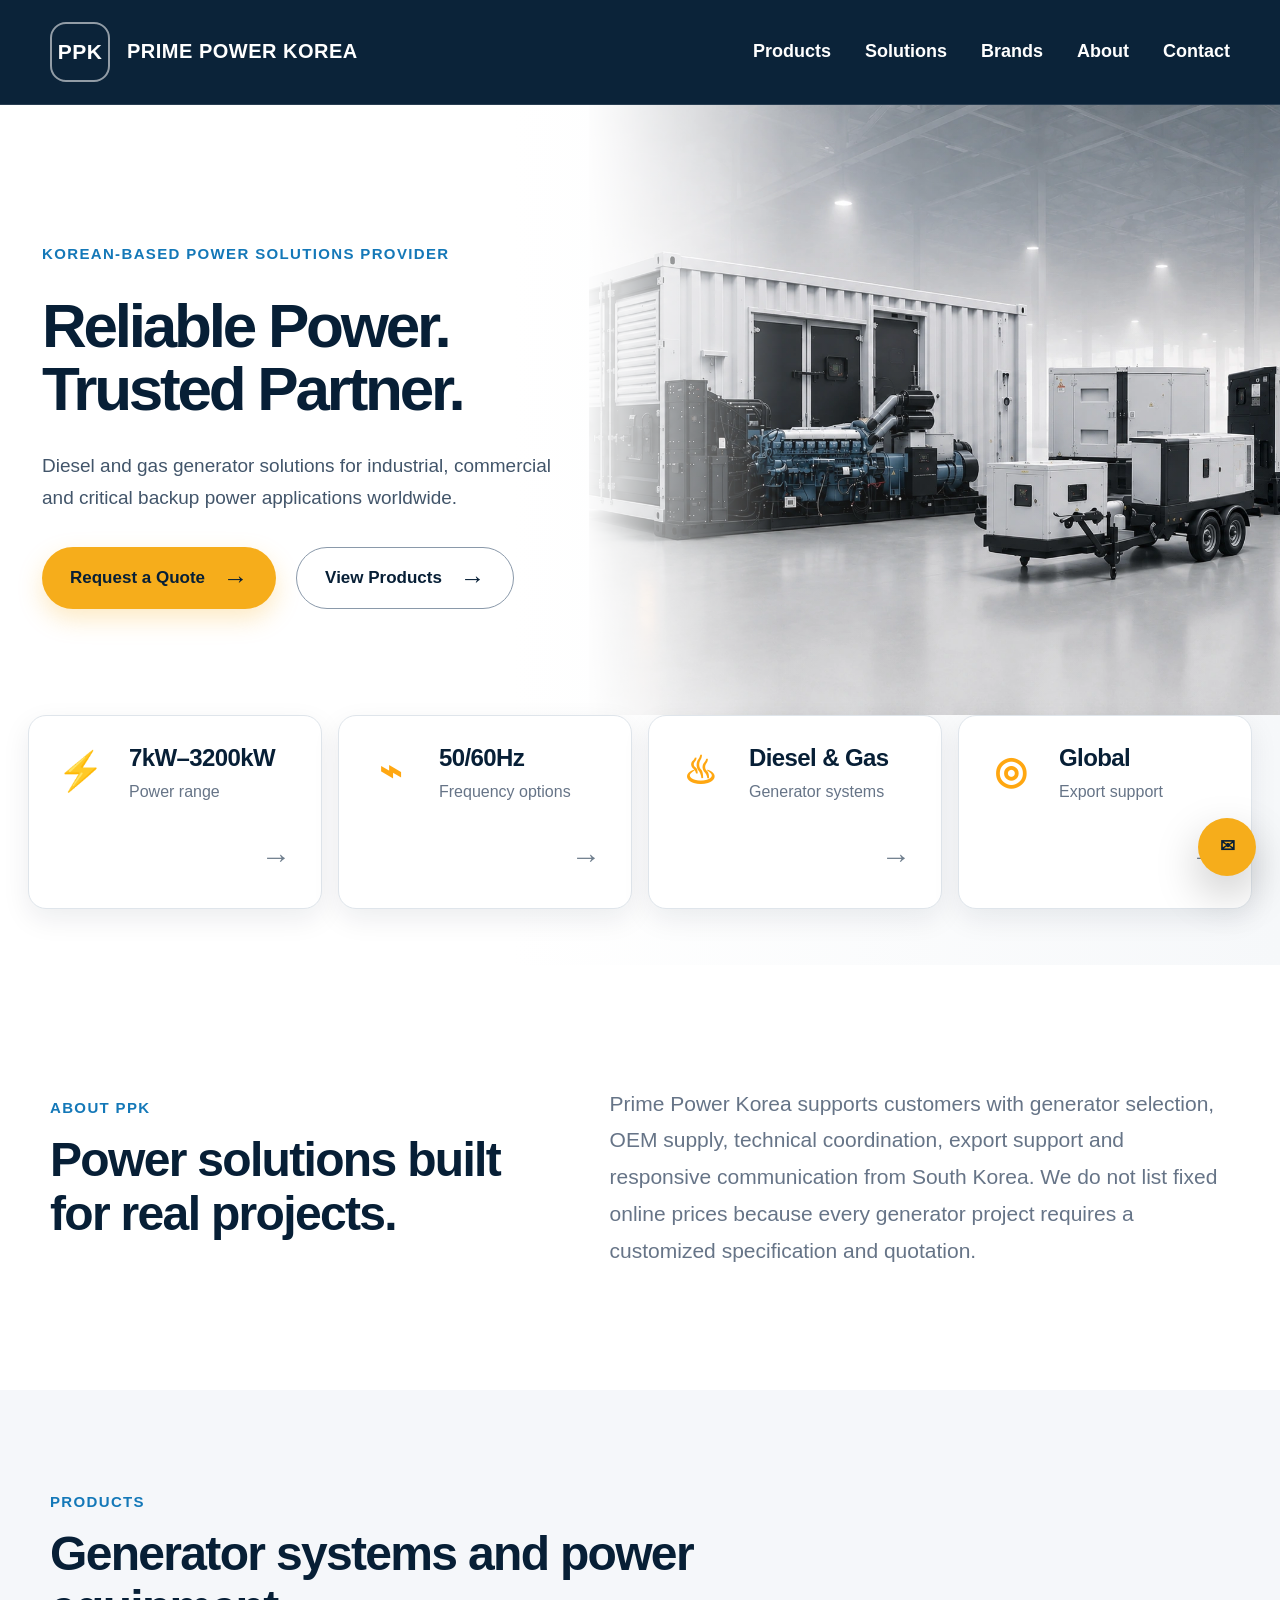
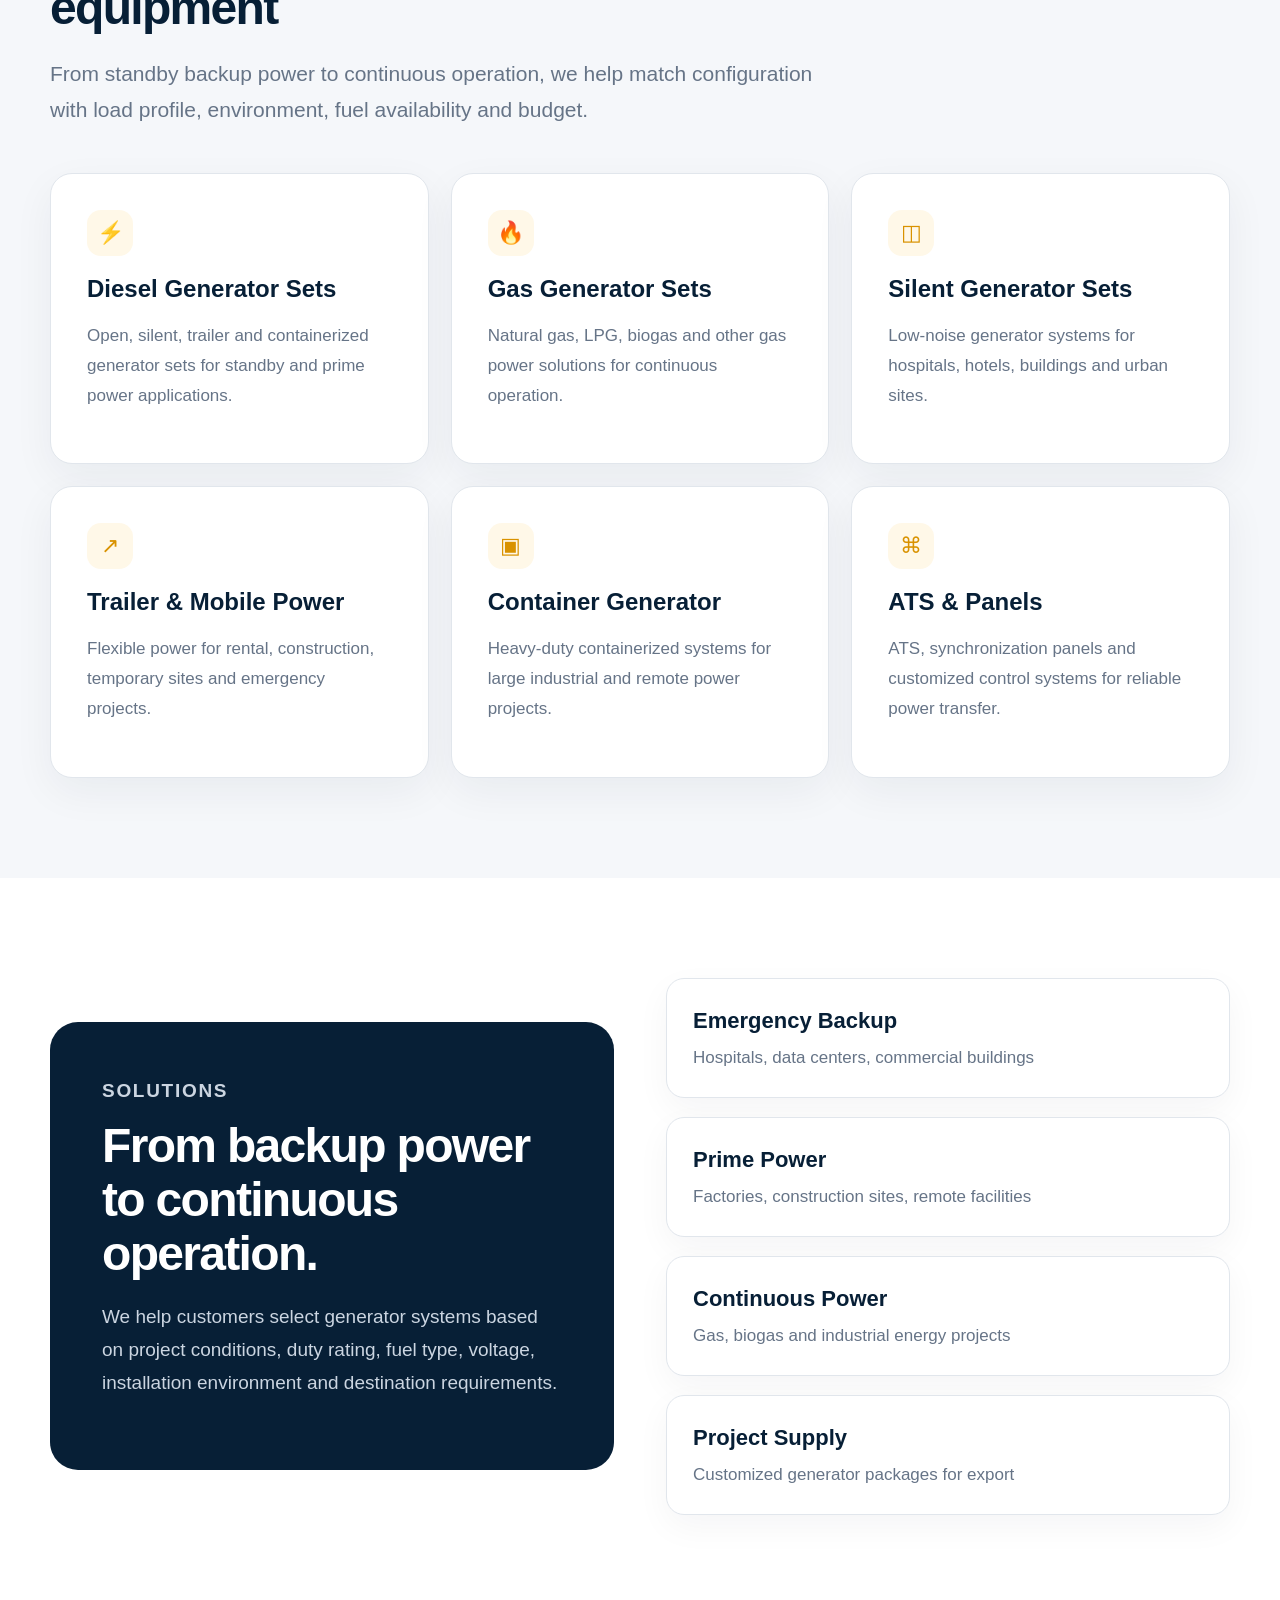
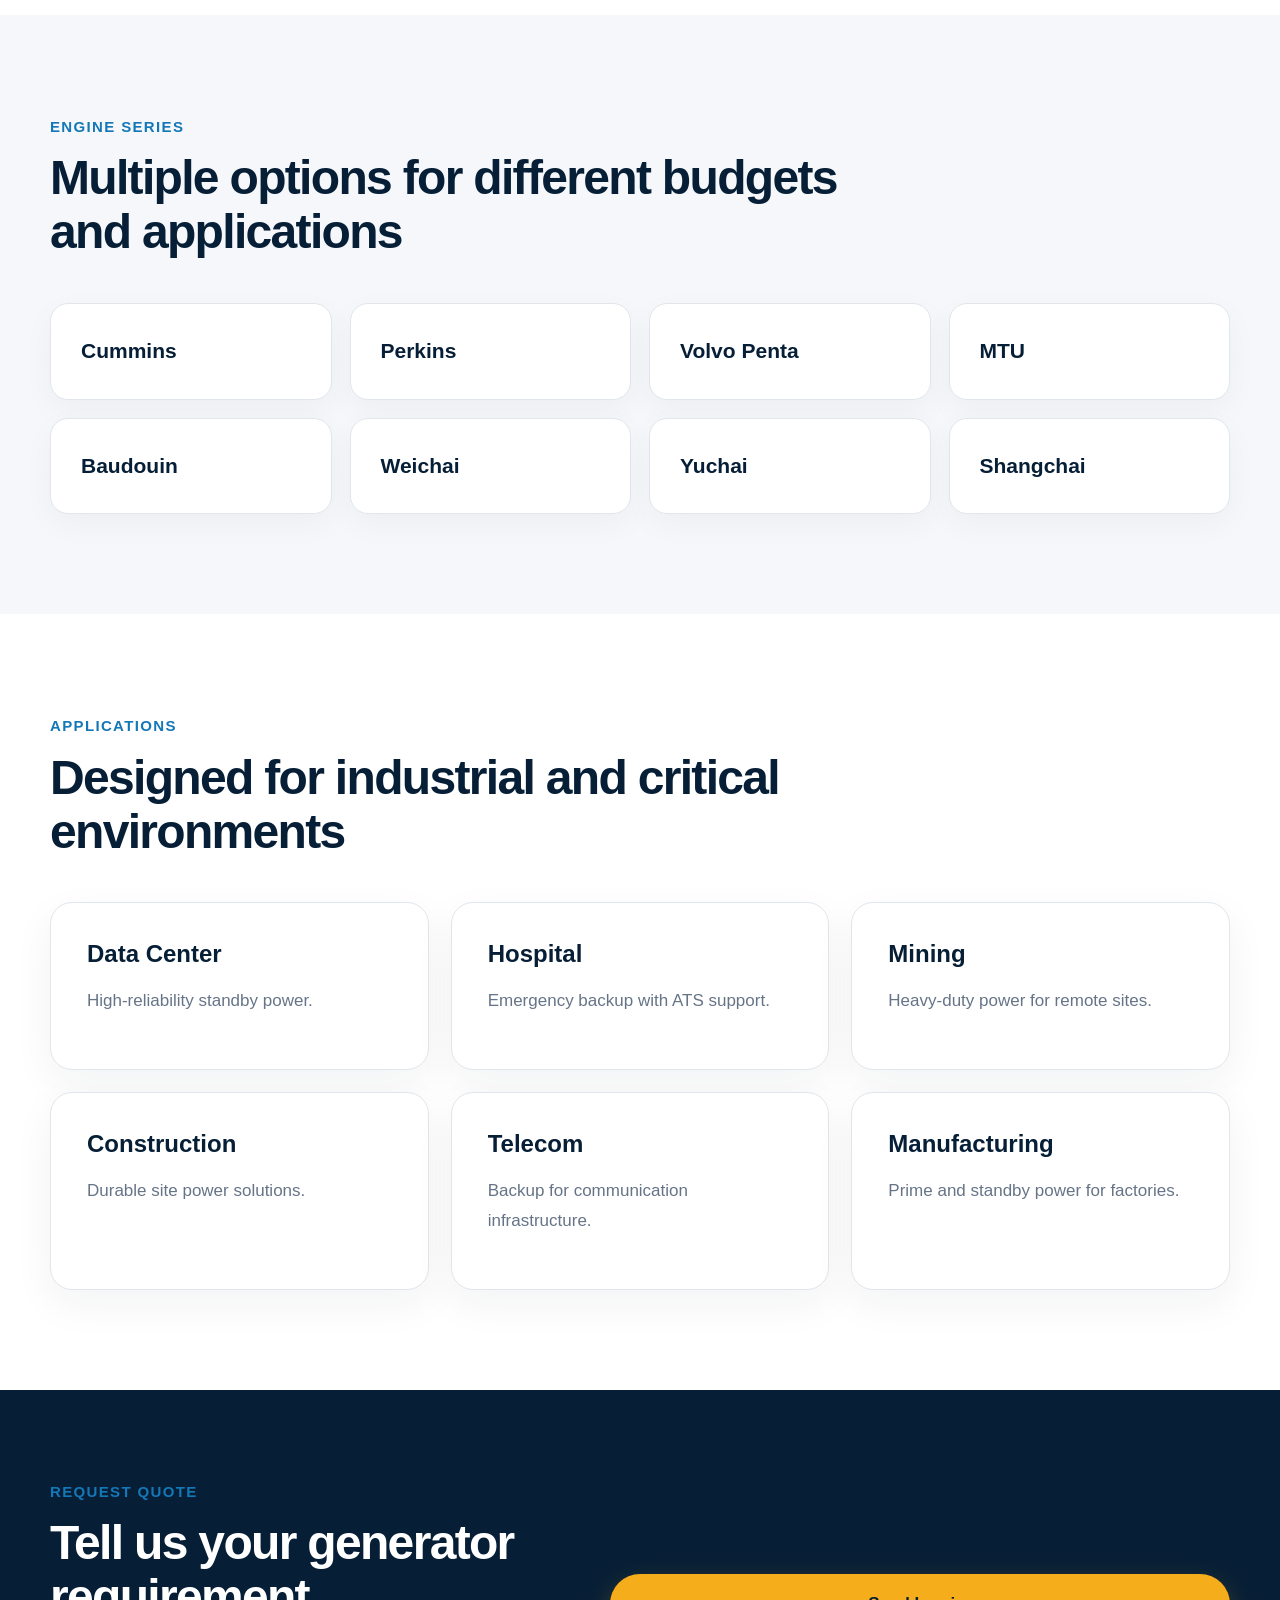
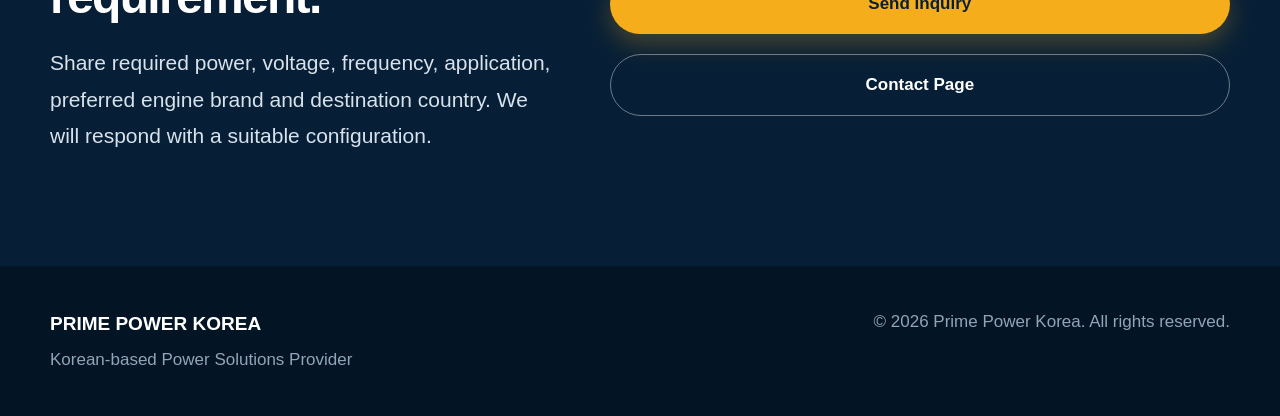
==== commit ed24b566: "Add files via upload" ====
--- a/index.html
+++ b/index.html
@@ -1,16 +1,118 @@
-<!doctype html><html lang="en"><head><meta charset="utf-8"><meta name="viewport" content="width=device-width,initial-scale=1"><title>Prime Power Korea | Diesel, Gas & Marine Generator Solutions</title><meta name="description" content="Prime Power Korea supplies diesel, gas and marine generator solutions for industrial, commercial and critical power projects worldwide."><link rel="stylesheet" href="css/style.css?v=20"></head><body><div class="topbar"><div class="container"><span>Diesel & Gas Generator Solutions</span><span>primepowerkorea@gmail.com · South Korea</span></div></div>
-<header class="site-header"><div class="container nav-wrap"><a class="brand" href="index.html"><span class="brand-mark">PPK</span><span>PRIME POWER KOREA</span></a><button class="menu-btn" aria-label="Open navigation">☰</button><nav class="nav-menu">
-<div class="nav-item"><a href="index.html">Home</a></div>
-<div class="nav-item"><a href="about.html">About Us</a></div>
-<div class="nav-item has-dropdown"><a href="products.html">Diesel Generators ▾</a><div class="dropdown"><a href="products.html#cummins">Cummins Generator Series</a><a href="products.html#perkins">Perkins Generator Series</a><a href="products.html#volvo">Volvo Generator Series</a><a href="products.html#mtu">MTU Generator Series</a><a href="products.html#weichai">Weichai Generator Series</a></div></div>
-<div class="nav-item has-dropdown"><a href="products.html#gas">Gas Generators ▾</a><div class="dropdown"><a href="products.html#gas">Natural Gas Generator</a><a href="products.html#gas">Biogas Generator</a><a href="products.html#gas">LPG Generator</a></div></div>
-<div class="nav-item"><a href="products.html#marine">Marine Generators</a></div>
-<div class="nav-item"><a href="solutions.html">Applications</a></div>
-<div class="nav-item"><a href="contact.html">Contact</a></div>
-</nav></div></header><main><section class="hero"><div class="container"><div class="hero-content"><p class="eyebrow">Prime Power Korea</p><h1>Reliable power for every critical moment.</h1><p>Diesel, gas and marine generator sets for industrial, commercial, infrastructure and emergency power projects worldwide.</p><div class="actions"><a class="btn primary" href="products.html">Explore Products</a><a class="btn secondary" href="contact.html">Contact Us</a></div></div></div></section>
-<section class="quick-strip"><div class="container quick-grid"><div class="quick-item"><span class="quick-icon">⚡</span><div><strong>7–3200 kW</strong><span>Wide power range</span></div></div><div class="quick-item"><span class="quick-icon">◫</span><div><strong>50 / 60 Hz</strong><span>Multiple standards</span></div></div><div class="quick-item"><span class="quick-icon">⚙</span><div><strong>Customized</strong><span>Project configurations</span></div></div><div class="quick-item"><span class="quick-icon">◎</span><div><strong>Global Supply</strong><span>Export coordination</span></div></div></div></section>
-<section class="section light"><div class="container"><div class="section-head center"><p class="eyebrow">Generator Set Category</p><h2>Power solutions for different applications</h2><p class="lead">Choose from diesel, gas and marine generator systems, with open, silent, trailer and containerized configurations.</p></div><div class="category-grid"><article class="category-card"><img src="images/generated/open-generator.svg" alt="Diesel generator set"><div class="category-copy"><h3>Diesel Generator Sets</h3><p>Reliable standby and prime power using globally recognized engine and alternator options.</p><a class="text-link" href="products.html">View More</a></div></article><article class="category-card"><img src="images/generated/silent-generator.svg" alt="Gas generator set"><div class="category-copy"><h3>Natural Gas Generators</h3><p>Lower-emission generator systems for continuous power, CHP and industrial energy projects.</p><a class="text-link" href="products.html#gas">View More</a></div></article><article class="category-card"><img src="images/generated/marine-generator.svg" alt="Marine generator set"><div class="category-copy"><h3>Marine Generator Sets</h3><p>Compact and durable auxiliary or emergency power packages for vessels and offshore use.</p><a class="text-link" href="products.html#marine">View More</a></div></article></div></div></section>
-<section class="section"><div class="container about-grid"><div class="about-media"><img src="images/home/hero-warehouse.webp" alt="Generator production and supply"><div class="experience-badge">Project-based generator supply</div></div><div class="about-copy"><p class="eyebrow">Know More About PPK</p><h2>Generator expertise with Korean-based coordination.</h2><p>Prime Power Korea connects international customers with suitable generator configurations and established manufacturing resources. We support specification review, quotation, technical communication, export documentation and delivery coordination.</p><p>Each project is reviewed according to power rating, duty, voltage, frequency, fuel, sound limits, installation environment and destination requirements.</p><div class="metrics"><div class="metric"><strong>7–3200 kW</strong><span>Power options</span></div><div class="metric"><strong>Diesel & Gas</strong><span>Fuel solutions</span></div><div class="metric"><strong>Global</strong><span>Project support</span></div></div><a class="text-link" href="about.html">About Prime Power Korea</a></div></div></section>
-<section class="section dark"><div class="container"><div class="section-head center"><p class="eyebrow" style="color:#ffd477">Why Work With Us</p><h2>Built around the needs of real projects</h2></div><div class="why-grid"><article class="why-card"><b>01</b><h3>Technical Selection</h3><p>Configuration based on duty, load, site conditions and required standards.</p></article><article class="why-card"><b>02</b><h3>Quality Components</h3><p>Multiple engine, alternator and controller combinations for different budgets.</p></article><article class="why-card"><b>03</b><h3>Customization</h3><p>Silent canopies, trailers, containers, ATS and synchronization systems.</p></article><article class="why-card"><b>04</b><h3>Export Support</h3><p>Responsive communication, documents and shipment coordination.</p></article><article class="why-card"><b>05</b><h3>Competitive Supply</h3><p>Project-based quotation matched to performance and total cost.</p></article><article class="why-card"><b>06</b><h3>Factory Coordination</h3><p>Technical confirmation with manufacturing partners before production.</p></article><article class="why-card"><b>07</b><h3>After-sales Response</h3><p>Parts and technical communication support after delivery.</p></article><article class="why-card"><b>08</b><h3>Long-term Partnership</h3><p>Transparent communication for distributors, contractors and end users.</p></article></div></div></section>
-<section class="section light"><div class="container"><div class="section-head"><p class="eyebrow">Application Areas</p><h2>Reliable power where continuity matters</h2></div><div class="application-grid"><article class="app-card"><img src="images/generated/application.svg" alt="Industrial generator application"><div class="app-copy"><h3>Oil, Gas & Mining</h3><p>Heavy-duty power for remote and demanding operating environments.</p></div></article><article class="app-card"><img src="images/generated/application.svg" alt="Telecommunications generator application"><div class="app-copy"><h3>Telecommunications</h3><p>Backup power for base stations, network equipment and field operations.</p></div></article><article class="app-card"><img src="images/generated/application.svg" alt="Hospital generator application"><div class="app-copy"><h3>Hospitals & Data Centers</h3><p>Fast and dependable emergency power for critical systems.</p></div></article></div><div style="margin-top:28px"><a class="text-link" href="solutions.html">See All Applications</a></div></div></section></main><section class="cta"><div class="container cta-grid"><div><p class="eyebrow" style="color:#ffd477">Customized Power Solutions</p><h2>Need a generator for your project?</h2><p>Send the required power, voltage, frequency, application and destination. We will recommend a suitable configuration.</p></div><a class="btn primary" href="contact.html">Request a Quote</a></div></section>
-<footer class="footer"><div class="container"><div class="footer-grid"><div><a class="brand" href="index.html" style="color:#fff"><span class="brand-mark">PPK</span><span>PRIME POWER KOREA</span></a><p>Reliable generator solutions coordinated from South Korea for industrial and international projects.</p></div><div><h4>Products</h4><a href="products.html">Diesel Generator Sets</a><a href="products.html#gas">Gas Generator Sets</a><a href="products.html#marine">Marine Generator Sets</a><a href="products.html#ats">ATS & Control Panels</a></div><div><h4>Contact</h4><a href="mailto:primepowerkorea@gmail.com">primepowerkorea@gmail.com</a><a href="https://www.primepowerkorea.com">www.primepowerkorea.com</a><span>South Korea</span></div></div><div class="footer-bottom"><span>© 2026 Prime Power Korea. All rights reserved.</span><span>Reliable Power. Trusted Partner.</span></div></div></footer><a class="floating" href="mailto:primepowerkorea@gmail.com" aria-label="Email Prime Power Korea">✉</a><script src="js/main.js"></script></body></html>+<!DOCTYPE html>
+<html lang="en">
+<head>
+  <meta charset="UTF-8" />
+  <meta name="viewport" content="width=device-width, initial-scale=1.0" />
+  <title>Prime Power Korea | Diesel & Gas Generator Solutions</title>
+  <meta name="description" content="Prime Power Korea provides diesel and gas generator solutions for industrial, commercial, telecom, construction, mining, hospital and critical backup power applications worldwide." />
+  <link rel="stylesheet" href="css/style.css?v=10" />
+</head>
+<body>
+<header class="site-header">
+  <div class="container nav-wrap">
+    <a class="brand" href="index.html"><span class="brand-mark">PPK</span><span>PRIME POWER KOREA</span></a>
+    <button class="menu-btn" aria-label="Open menu">☰</button>
+    <nav class="nav-menu">
+      <a href="products.html">Products</a>
+      <a href="solutions.html">Solutions</a>
+      <a href="brands.html">Brands</a>
+      <a href="about.html">About</a>
+      <a href="contact.html">Contact</a>
+    </nav>
+  </div>
+</header>
+
+<main>
+<section class="hero">
+  <div class="container">
+    <div class="hero-main">
+      <div class="hero-copy-block">
+        <p class="eyebrow">Korean-based Power Solutions Provider</p>
+        <h1><span>Reliable Power.</span><span>Trusted Partner.</span></h1>
+        <p class="hero-copy">Diesel and gas generator solutions for industrial, commercial and critical backup power applications worldwide.</p>
+        <div class="actions"><a class="btn primary" href="contact.html">Request a Quote</a><a class="btn ghost" href="products.html">View Products</a></div>
+      </div>
+
+      <div class="hero-visual">
+        <img class="hero-machine" src="images/home/hero-warehouse.webp" alt="Prime Power generator systems">
+      </div>
+    </div>
+
+    <div class="hero-stats">
+      <div class="hero-stat"><div class="stat-icon">⚡</div><div><strong>7kW–3200kW</strong><span>Power range</span></div></div>
+      <div class="hero-stat"><div class="stat-icon">⌁</div><div><strong>50/60Hz</strong><span>Frequency options</span></div></div>
+      <div class="hero-stat"><div class="stat-icon">♨</div><div><strong>Diesel & Gas</strong><span>Generator systems</span></div></div>
+      <div class="hero-stat"><div class="stat-icon">◎</div><div><strong>Global</strong><span>Export support</span></div></div>
+    </div>
+  </div>
+</section>
+
+<section class="section">
+  <div class="container split">
+    <div><p class="eyebrow">About PPK</p><h2>Power solutions built for real projects.</h2></div>
+    <p class="lead">Prime Power Korea supports customers with generator selection, OEM supply, technical coordination, export support and responsive communication from South Korea. We do not list fixed online prices because every generator project requires a customized specification and quotation.</p>
+  </div>
+</section>
+
+<section class="section light" id="products">
+  <div class="container">
+    <div class="section-head"><p class="eyebrow">Products</p><h2>Generator systems and power equipment</h2><p class="lead">From standby backup power to continuous operation, we help match configuration with load profile, environment, fuel availability and budget.</p></div>
+    <div class="cards three">
+      <article class="card"><span class="icon">⚡</span><h3>Diesel Generator Sets</h3><p>Open, silent, trailer and containerized generator sets for standby and prime power applications.</p></article>
+      <article class="card"><span class="icon">🔥</span><h3>Gas Generator Sets</h3><p>Natural gas, LPG, biogas and other gas power solutions for continuous operation.</p></article>
+      <article class="card"><span class="icon">◫</span><h3>Silent Generator Sets</h3><p>Low-noise generator systems for hospitals, hotels, buildings and urban sites.</p></article>
+      <article class="card"><span class="icon">↗</span><h3>Trailer & Mobile Power</h3><p>Flexible power for rental, construction, temporary sites and emergency projects.</p></article>
+      <article class="card"><span class="icon">▣</span><h3>Container Generator</h3><p>Heavy-duty containerized systems for large industrial and remote power projects.</p></article>
+      <article class="card"><span class="icon">⌘</span><h3>ATS & Panels</h3><p>ATS, synchronization panels and customized control systems for reliable power transfer.</p></article>
+    </div>
+  </div>
+</section>
+
+<section class="section" id="solutions">
+  <div class="container split reverse">
+    <div class="dark-panel"><p class="eyebrow">Solutions</p><h2>From backup power to continuous operation.</h2><p>We help customers select generator systems based on project conditions, duty rating, fuel type, voltage, installation environment and destination requirements.</p></div>
+    <div class="solution-list">
+      <div><strong>Emergency Backup</strong><span>Hospitals, data centers, commercial buildings</span></div>
+      <div><strong>Prime Power</strong><span>Factories, construction sites, remote facilities</span></div>
+      <div><strong>Continuous Power</strong><span>Gas, biogas and industrial energy projects</span></div>
+      <div><strong>Project Supply</strong><span>Customized generator packages for export</span></div>
+    </div>
+  </div>
+</section>
+
+<section class="section light">
+  <div class="container">
+    <div class="section-head"><p class="eyebrow">Engine Series</p><h2>Multiple options for different budgets and applications</h2></div>
+    <div class="brand-grid">
+      <span>Cummins</span><span>Perkins</span><span>Volvo Penta</span><span>MTU</span><span>Baudouin</span><span>Weichai</span><span>Yuchai</span><span>Shangchai</span>
+    </div>
+  </div>
+</section>
+
+<section class="section">
+  <div class="container">
+    <div class="section-head"><p class="eyebrow">Applications</p><h2>Designed for industrial and critical environments</h2></div>
+    <div class="cards three compact">
+      <article class="card"><h3>Data Center</h3><p>High-reliability standby power.</p></article>
+      <article class="card"><h3>Hospital</h3><p>Emergency backup with ATS support.</p></article>
+      <article class="card"><h3>Mining</h3><p>Heavy-duty power for remote sites.</p></article>
+      <article class="card"><h3>Construction</h3><p>Durable site power solutions.</p></article>
+      <article class="card"><h3>Telecom</h3><p>Backup for communication infrastructure.</p></article>
+      <article class="card"><h3>Manufacturing</h3><p>Prime and standby power for factories.</p></article>
+    </div>
+  </div>
+</section>
+
+<section class="cta">
+  <div class="container split">
+    <div><p class="eyebrow">Request Quote</p><h2>Tell us your generator requirement.</h2><p class="lead">Share required power, voltage, frequency, application, preferred engine brand and destination country. We will respond with a suitable configuration.</p></div>
+    <div class="actions vertical"><a class="btn primary" href="mailto:primepowerkorea@gmail.com?subject=Generator%20Quotation%20Request">Send Inquiry</a><a class="btn ghost" href="contact.html">Contact Page</a></div>
+  </div>
+</section>
+</main>
+
+<a class="floating" href="mailto:primepowerkorea@gmail.com" title="Email Prime Power Korea">✉</a>
+<footer class="footer"><div class="container footer-grid"><div><strong>PRIME POWER KOREA</strong><p>Korean-based Power Solutions Provider</p></div><div>© 2026 Prime Power Korea. All rights reserved.</div></div></footer>
+<script src="js/main.js"></script>
+</body>
+</html>
--- a/css/style.css
+++ b/css/style.css
@@ -1,11 +1,629 @@
-:root{--navy:#071f36;--navy2:#0b2d4b;--blue:#1478b8;--sky:#1d9bf0;--gold:#f6ad1b;--text:#10243a;--muted:#667487;--line:#dce4eb;--light:#f4f7fa;--white:#fff;--shadow:0 18px 50px rgba(7,31,54,.12)}
-*{box-sizing:border-box}html{scroll-behavior:smooth}body{margin:0;font-family:Inter,Arial,sans-serif;color:var(--text);background:#fff}a{text-decoration:none;color:inherit}img{display:block;max-width:100%}.container{width:min(1200px,calc(100% - 44px));margin:auto}.eyebrow{margin:0 0 12px;color:var(--blue);font-weight:900;letter-spacing:.13em;text-transform:uppercase;font-size:12px}.section{padding:88px 0}.section.light{background:var(--light)}.section.dark{background:var(--navy);color:#fff}.section-head{max-width:760px;margin-bottom:38px}.section-head.center{text-align:center;margin-left:auto;margin-right:auto}.section h2,.page-hero h1{margin:0;color:var(--navy);font-size:clamp(38px,4.8vw,64px);line-height:1.04;letter-spacing:-.04em}.section.dark h2{color:#fff}.lead{font-size:18px;line-height:1.75;color:var(--muted)}.section.dark .lead{color:#c7d4df}
-.topbar{background:#031525;color:#cbd6df;font-size:13px}.topbar .container{min-height:38px;display:flex;justify-content:space-between;align-items:center;gap:24px}.site-header{position:sticky;top:0;z-index:50;background:rgba(255,255,255,.97);border-bottom:1px solid var(--line);backdrop-filter:blur(12px)}.nav-wrap{min-height:82px;display:flex;align-items:center;justify-content:space-between;gap:30px}.brand{display:flex;align-items:center;gap:12px;font-weight:950;letter-spacing:.07em;color:var(--navy)}.brand-mark{width:48px;height:48px;border-radius:12px;background:var(--navy);color:#fff;display:grid;place-items:center;border-bottom:4px solid var(--gold)}.nav-menu{display:flex;align-items:center;gap:28px;font-weight:800}.nav-item{position:relative;padding:29px 0}.nav-item>a{display:flex;align-items:center;gap:7px}.nav-item>a::after{content:"";position:absolute;height:3px;left:0;right:100%;bottom:18px;background:var(--gold);transition:.25s}.nav-item:hover>a::after,.nav-item.active>a::after{right:0}.dropdown{position:absolute;top:76px;left:-24px;width:280px;background:#fff;border:1px solid var(--line);box-shadow:var(--shadow);padding:14px;opacity:0;visibility:hidden;transform:translateY(8px);transition:.22s}.dropdown a{display:block;padding:12px 14px;color:var(--text);border-radius:8px}.dropdown a:hover{background:var(--light);color:var(--blue)}.nav-item:hover .dropdown{opacity:1;visibility:visible;transform:none}.menu-btn{display:none;background:var(--navy);color:#fff;border:0;border-radius:9px;font-size:23px;width:44px;height:44px}
-.hero{min-height:720px;position:relative;display:flex;align-items:center;color:#fff;background:linear-gradient(90deg,rgba(3,21,37,.94) 0%,rgba(7,31,54,.86) 48%,rgba(7,31,54,.22) 100%),url('../images/home/hero-warehouse.webp') center/cover no-repeat}.hero::after{content:"";position:absolute;inset:auto 0 0;height:7px;background:linear-gradient(90deg,var(--gold) 0 34%,var(--blue) 34%)}.hero-content{position:relative;z-index:2;max-width:780px;padding:90px 0}.hero .eyebrow{color:#ffd477}.hero h1{font-size:clamp(54px,7vw,92px);line-height:.95;letter-spacing:-.055em;margin:0 0 25px}.hero p{font-size:20px;line-height:1.7;color:#d8e4ed;max-width:680px}.actions{display:flex;flex-wrap:wrap;gap:14px;margin-top:32px}.btn{min-height:54px;padding:15px 26px;display:inline-flex;align-items:center;justify-content:center;font-weight:900;border:1px solid transparent;transition:.2s}.btn.primary{background:var(--gold);color:var(--navy)}.btn.primary:hover{background:#ffc548;transform:translateY(-2px)}.btn.secondary{border-color:rgba(255,255,255,.65);color:#fff}.btn.secondary:hover{background:#fff;color:var(--navy)}.quick-strip{position:relative;margin-top:-54px;z-index:5}.quick-grid{display:grid;grid-template-columns:repeat(4,1fr);box-shadow:var(--shadow)}.quick-item{background:#fff;padding:25px 24px;border-right:1px solid var(--line);display:flex;gap:14px;align-items:center}.quick-item:last-child{border-right:0}.quick-icon{width:46px;height:46px;display:grid;place-items:center;background:#fff7e3;color:#bc7800;font-size:22px}.quick-item strong{display:block;color:var(--navy);font-size:19px}.quick-item span{font-size:14px;color:var(--muted)}
-.category-grid{display:grid;grid-template-columns:repeat(3,1fr);gap:24px}.category-card{background:#fff;border:1px solid var(--line);overflow:hidden;box-shadow:0 12px 38px rgba(7,31,54,.06);transition:.25s}.category-card:hover{transform:translateY(-5px);box-shadow:var(--shadow)}.category-card img{width:100%;aspect-ratio:16/10;object-fit:cover;background:var(--light)}.category-copy{padding:28px}.category-copy h3{font-size:25px;margin:0 0 12px;color:var(--navy)}.category-copy p{color:var(--muted);line-height:1.65}.text-link{display:inline-flex;margin-top:12px;color:var(--blue);font-weight:900}.text-link::after{content:" →"}
-.about-grid{display:grid;grid-template-columns:1.05fr .95fr;gap:56px;align-items:center}.about-media{position:relative}.about-media img{width:100%;background:var(--light)}.experience-badge{position:absolute;right:-20px;bottom:-20px;background:var(--gold);color:var(--navy);padding:24px 28px;font-weight:950;box-shadow:var(--shadow)}.about-copy p{color:var(--muted);line-height:1.8}.metrics{display:grid;grid-template-columns:repeat(3,1fr);gap:12px;margin-top:28px}.metric{padding:20px;background:var(--light);border-left:4px solid var(--gold)}.metric strong{display:block;font-size:25px;color:var(--navy)}.metric span{font-size:13px;color:var(--muted)}
-.why-grid{display:grid;grid-template-columns:repeat(4,1fr);gap:18px}.why-card{padding:30px 24px;border:1px solid rgba(255,255,255,.14);background:rgba(255,255,255,.055)}.why-card b{display:block;color:var(--gold);font-size:28px;margin-bottom:14px}.why-card h3{margin:0 0 10px}.why-card p{color:#bfccd7;line-height:1.65;font-size:15px}
-.application-grid{display:grid;grid-template-columns:repeat(3,1fr);gap:22px}.app-card{position:relative;min-height:340px;overflow:hidden;color:#fff;background:var(--navy)}.app-card img{position:absolute;inset:0;width:100%;height:100%;object-fit:cover;opacity:.58}.app-card::after{content:"";position:absolute;inset:0;background:linear-gradient(180deg,transparent 20%,rgba(3,21,37,.92) 100%)}.app-copy{position:absolute;z-index:2;left:26px;right:26px;bottom:25px}.app-copy h3{font-size:24px;margin:0 0 8px}.app-copy p{color:#d4e0e8;line-height:1.55;margin:0}
-.cta{background:linear-gradient(100deg,var(--blue),var(--navy));color:#fff;padding:68px 0}.cta-grid{display:grid;grid-template-columns:1fr auto;gap:40px;align-items:center}.cta h2{color:#fff;font-size:clamp(34px,4vw,52px);margin:0}.cta p{color:#dce9f2}.page-hero{padding:105px 0;background:linear-gradient(110deg,rgba(3,21,37,.94),rgba(11,45,75,.78)),url('../images/generated/application.svg') center/cover}.page-hero h1{color:#fff;max-width:880px}.page-hero p{color:#d8e3eb;max-width:720px;font-size:19px;line-height:1.7}.content-grid{display:grid;grid-template-columns:repeat(2,1fr);gap:24px}.content-card{padding:32px;border:1px solid var(--line);background:#fff}.content-card h3{font-size:25px;color:var(--navy);margin:0 0 10px}.content-card p,.content-card li{color:var(--muted);line-height:1.7}.brand-grid{display:grid;grid-template-columns:repeat(4,1fr);gap:16px}.brand-box{padding:28px 20px;background:#fff;border:1px solid var(--line);text-align:center;font-weight:950;font-size:20px;color:var(--navy)}.contact-grid{display:grid;grid-template-columns:1.2fr .8fr;gap:30px}.contact-panel{padding:34px;background:#fff;border:1px solid var(--line)}.contact-panel.dark{background:var(--navy);color:#fff}.contact-panel.dark p{color:#cfdae3}.contact-panel h3{font-size:26px;margin-top:0}.checklist{padding-left:18px}.checklist li{margin:10px 0}.footer{background:#031525;color:#aab7c2;padding:65px 0 28px}.footer-grid{display:grid;grid-template-columns:1.4fr 1fr 1fr;gap:50px}.footer h4{color:#fff;margin:0 0 18px}.footer a{display:block;margin:10px 0}.footer-bottom{border-top:1px solid rgba(255,255,255,.12);margin-top:38px;padding-top:24px;display:flex;justify-content:space-between;gap:20px;flex-wrap:wrap}.floating{position:fixed;right:22px;bottom:22px;width:58px;height:58px;border-radius:50%;display:grid;place-items:center;background:var(--gold);color:var(--navy);font-size:23px;font-weight:900;box-shadow:0 15px 40px rgba(0,0,0,.25);z-index:30}
-@media(max-width:980px){.nav-menu{display:none;position:absolute;left:0;right:0;top:82px;background:#fff;padding:18px 22px;border-top:1px solid var(--line);box-shadow:var(--shadow);flex-direction:column;align-items:stretch;gap:0}.nav-menu.open{display:flex}.nav-item{padding:12px 0}.dropdown{position:static;width:auto;opacity:1;visibility:visible;transform:none;box-shadow:none;border:0;padding:8px 0 0 14px;display:none}.nav-item.open .dropdown{display:block}.menu-btn{display:block}.hero{min-height:640px}.quick-grid,.why-grid{grid-template-columns:repeat(2,1fr)}.category-grid,.application-grid{grid-template-columns:repeat(2,1fr)}.about-grid,.contact-grid{grid-template-columns:1fr}.footer-grid{grid-template-columns:1fr 1fr}.experience-badge{right:10px}.brand-grid{grid-template-columns:repeat(3,1fr)}}
-@media(max-width:640px){.topbar{display:none}.container{width:min(100% - 28px,1200px)}.nav-wrap{min-height:72px}.nav-menu{top:72px}.brand{font-size:13px}.brand-mark{width:42px;height:42px}.hero{min-height:620px;background-position:62% center}.hero h1{font-size:52px}.hero-content{padding:70px 0}.quick-strip{margin-top:0}.quick-grid,.category-grid,.application-grid,.why-grid,.content-grid,.metrics,.brand-grid{grid-template-columns:1fr}.quick-item{border-right:0;border-bottom:1px solid var(--line)}.section{padding:68px 0}.about-grid{gap:35px}.cta-grid{grid-template-columns:1fr}.footer-grid{grid-template-columns:1fr}.page-hero{padding:78px 0}.experience-badge{position:static;margin-top:12px;display:inline-block}}
+:root{
+  --navy:#071f36;
+  --navy-2:#0b2d4b;
+  --blue:#1478b8;
+  --sky:#1d9bf0;
+  --gold:#f6ad1b;
+  --gold-dark:#d99200;
+  --text:#10243a;
+  --muted:#667487;
+  --line:#dbe3eb;
+  --light:#f5f7fa;
+  --white:#ffffff;
+  --shadow:0 18px 48px rgba(7,31,54,.09);
+}
+
+*{box-sizing:border-box}
+html{scroll-behavior:smooth}
+
+body{
+  margin:0;
+  font-family:Inter,Arial,sans-serif;
+  font-size:18px;
+  line-height:1.65;
+  color:var(--text);
+  background:var(--white);
+}
+
+a{text-decoration:none;color:inherit}
+img{max-width:100%;display:block}
+.container{width:min(1528px,calc(100% - 96px));margin:auto}
+
+/* Header */
+.site-header{
+  position:sticky;
+  top:0;
+  z-index:50;
+  background:rgba(7,31,54,.98);
+  border-bottom:1px solid rgba(255,255,255,.12);
+  backdrop-filter:blur(10px);
+}
+
+.nav-wrap{
+  min-height:100px;
+  display:flex;
+  align-items:center;
+  justify-content:space-between;
+  gap:32px;
+  color:#fff;
+}
+
+.brand{
+  display:flex;
+  align-items:center;
+  gap:17px;
+  font-size:23px;
+  font-weight:900;
+  letter-spacing:.025em;
+  white-space:nowrap;
+}
+
+.brand-mark{
+  width:62px;
+  height:62px;
+  border:2px solid rgba(255,255,255,.55);
+  border-radius:16px;
+  display:grid;
+  place-items:center;
+  font-size:23px;
+}
+
+.nav-menu{
+  display:flex;
+  align-items:center;
+  gap:52px;
+  font-size:20px;
+  font-weight:900;
+}
+
+.nav-menu a{
+  position:relative;
+  padding:38px 0;
+}
+
+.nav-menu a::after{
+  content:"";
+  position:absolute;
+  left:0;
+  right:100%;
+  bottom:24px;
+  height:2px;
+  background:var(--gold);
+  transition:.25s ease;
+}
+
+.nav-menu a:hover::after{right:0}
+
+.menu-btn{
+  display:none;
+  border:0;
+  background:none;
+  color:#fff;
+  font-size:28px;
+  cursor:pointer;
+}
+
+/* Homepage hero */
+.hero{
+  padding:0 0 56px;
+  overflow:hidden;
+  background:linear-gradient(90deg,#fff 0%,#fff 40%,#f6f8fa 100%);
+}
+
+.hero>.container{
+  width:min(1625px,100%);
+  max-width:none;
+}
+
+.hero-main{
+  display:grid;
+  grid-template-columns:46% 54%;
+  min-height:610px;
+  align-items:stretch;
+}
+
+.hero-copy-block{
+  position:relative;
+  z-index:2;
+  display:flex;
+  flex-direction:column;
+  justify-content:center;
+  padding:92px 36px 62px 48px;
+}
+
+.eyebrow{
+  margin:0;
+  color:var(--blue);
+  font-size:19px;
+  font-weight:900;
+  letter-spacing:.09em;
+  text-transform:uppercase;
+}
+
+.hero h1,
+.page-hero h1{
+  color:var(--navy);
+  letter-spacing:-.052em;
+}
+
+.hero h1{
+  margin:28px 0 30px;
+  font-size:clamp(72px,5.25vw,92px);
+  line-height:1.01;
+}
+
+.hero h1 span{
+  display:block;
+  white-space:nowrap;
+}
+
+.hero-copy,
+.page-hero p{
+  color:#42556a;
+}
+
+.hero-copy{
+  max-width:680px;
+  margin:0;
+  font-size:23px;
+  line-height:1.65;
+}
+
+.actions{
+  display:flex;
+  flex-wrap:wrap;
+  gap:20px;
+  margin-top:34px;
+}
+
+.actions.vertical{display:grid}
+
+.btn{
+  min-height:62px;
+  padding:18px 32px;
+  border-radius:999px;
+  display:inline-flex;
+  align-items:center;
+  justify-content:center;
+  font-size:19px;
+  font-weight:900;
+  transition:.25s ease;
+}
+
+.btn:hover{transform:translateY(-2px)}
+.primary{background:var(--gold);color:var(--navy);box-shadow:0 10px 24px rgba(246,173,27,.26)}
+.primary:hover{background:#ffba2f}
+.ghost{border:1px solid #8a99aa;color:var(--navy);background:rgba(255,255,255,.66)}
+
+.hero .btn::after{
+  content:"→";
+  margin-left:18px;
+  font-size:25px;
+  line-height:1;
+}
+
+.hero-visual{
+  min-height:610px;
+  display:flex;
+  align-items:stretch;
+  justify-content:stretch;
+  padding:0;
+  overflow:hidden;
+  background-image:
+    linear-gradient(90deg,rgba(255,255,255,.95) 0%,rgba(255,255,255,.60) 10%,rgba(255,255,255,.08) 28%,rgba(255,255,255,0) 100%),
+    url("../images/home/hero-warehouse.webp");
+  background-size:cover;
+  background-position:center center;
+  background-repeat:no-repeat;
+}
+
+.hero-visual::before{display:none}
+.hero-machine{display:none}
+
+/* Homepage statistics */
+.hero-stats{
+  width:calc(100% - 96px);
+  margin:0 auto;
+  display:grid;
+  grid-template-columns:repeat(4,1fr);
+  gap:16px;
+}
+
+.hero-stat{
+  position:relative;
+  min-height:204px;
+  padding:43px 36px;
+  display:flex;
+  align-items:flex-start;
+  gap:22px;
+  border:1px solid #dfe5eb;
+  border-radius:18px;
+  background:#fff;
+  box-shadow:0 10px 28px rgba(7,31,54,.08);
+}
+
+.hero-stat::after{
+  content:"→";
+  position:absolute;
+  right:30px;
+  bottom:26px;
+  color:#6f7e8d;
+  font-size:30px;
+  font-weight:400;
+}
+
+.stat-icon{
+  flex:0 0 60px;
+  width:60px;
+  height:60px;
+  display:grid;
+  place-items:center;
+  color:#ffa711;
+  background:transparent;
+  border-radius:0;
+  font-size:44px;
+  font-weight:900;
+  line-height:1;
+}
+
+.stat-icon svg{
+  width:54px;
+  height:54px;
+  display:block;
+  fill:none;
+  stroke:currentColor;
+  stroke-width:3.2;
+  stroke-linecap:round;
+  stroke-linejoin:round;
+}
+
+.hero-stat:first-child .stat-icon svg{
+  fill:currentColor;
+  stroke:none;
+}
+
+.hero-stat strong{
+  display:block;
+  color:var(--navy);
+  font-size:31px;
+  font-weight:900;
+  line-height:1.15;
+  letter-spacing:-.025em;
+  white-space:nowrap;
+}
+
+.hero-stat span{
+  display:block;
+  margin-top:10px;
+  color:var(--muted);
+  font-size:19px;
+  line-height:1.4;
+}
+
+/* General sections */
+.section{padding:100px 0}
+.light{background:var(--light)}
+
+.split{
+  display:grid;
+  grid-template-columns:.9fr 1.1fr;
+  gap:52px;
+  align-items:center;
+}
+
+.split.reverse{grid-template-columns:1fr 1fr}
+
+.section-head{
+  max-width:790px;
+  margin-bottom:44px;
+}
+
+.section-head h2,
+h2{
+  margin:12px 0 18px;
+  color:var(--navy);
+  font-size:48px;
+  line-height:1.12;
+  letter-spacing:-.035em;
+}
+
+.lead{
+  color:var(--muted);
+  font-size:21px;
+  line-height:1.75;
+}
+
+/* Cards */
+.cards{display:grid;gap:22px}
+.cards.three{grid-template-columns:repeat(3,1fr)}
+.cards.two{grid-template-columns:repeat(2,1fr)}
+
+.card{
+  padding:36px;
+  border:1px solid #e1e6ec;
+  border-radius:22px;
+  background:#fff;
+  box-shadow:0 14px 42px rgba(7,31,54,.055);
+  transition:.25s ease;
+}
+
+.card:hover{
+  transform:translateY(-4px);
+  box-shadow:0 22px 56px rgba(7,31,54,.11);
+}
+
+.card h3{
+  margin:0 0 13px;
+  color:var(--navy);
+  font-size:26px;
+  line-height:1.25;
+}
+
+.card p,
+.card li{
+  color:var(--muted);
+  font-size:18px;
+  line-height:1.75;
+}
+
+.icon{
+  width:46px;
+  height:46px;
+  margin-bottom:18px;
+  border-radius:14px;
+  display:grid;
+  place-items:center;
+  color:var(--gold-dark);
+  background:#fff8e8;
+  font-size:22px;
+}
+
+/* Other page components */
+.dark-panel{
+  padding:52px;
+  border-radius:28px;
+  color:#fff;
+  background:var(--navy);
+}
+
+.dark-panel h2{color:#fff}
+.dark-panel p{color:#cbd5e1;font-size:19px;line-height:1.75}
+
+.solution-list{
+  display:grid;
+  gap:19px;
+}
+
+.solution-list div{
+  padding:24px 26px;
+  border:1px solid #e1e6ec;
+  border-radius:18px;
+  background:#fff;
+  box-shadow:0 12px 34px rgba(7,31,54,.045);
+}
+
+.solution-list strong{
+  display:block;
+  margin-bottom:4px;
+  color:var(--navy);
+  font-size:22px;
+}
+
+.solution-list span{
+  color:var(--muted);
+  font-size:18px;
+}
+
+.brand-grid{
+  display:grid;
+  grid-template-columns:repeat(4,1fr);
+  gap:18px;
+}
+
+.brand-grid.large{grid-template-columns:repeat(3,1fr)}
+
+.brand-grid span{
+  padding:30px;
+  border:1px solid #e1e6ec;
+  border-radius:18px;
+  color:var(--navy);
+  background:#fff;
+  font-size:21px;
+  font-weight:900;
+  box-shadow:0 10px 32px rgba(7,31,54,.04);
+}
+
+/* Inner-page hero */
+.page-hero{
+  padding:108px 0 98px;
+  color:var(--navy);
+  background:linear-gradient(120deg,#fff 0%,#f3f6f9 72%,#e7edf3 100%);
+  border-bottom:1px solid #e3e8ed;
+}
+
+.page-hero h1{
+  max-width:1050px;
+  margin:20px 0 24px;
+  font-size:clamp(56px,5.2vw,78px);
+  line-height:1.06;
+}
+
+.page-hero p{
+  max-width:850px;
+  font-size:22px;
+  line-height:1.7;
+}
+
+/* Contact and CTA */
+.contact-box{
+  padding:44px;
+  border-radius:24px;
+  color:#fff;
+  background:var(--navy);
+}
+
+.contact-box h3{
+  margin:22px 0 6px;
+  color:var(--gold);
+  font-size:23px;
+}
+
+.contact-box h3:first-child{margin-top:0}
+.contact-box p{color:#dbeafe;font-size:18px}
+
+.cta{
+  padding:90px 0;
+  color:#fff;
+  background:var(--navy);
+}
+
+.cta h2{color:#fff}
+.cta .lead{color:#d8e2ec}
+.cta .ghost{color:#fff;border-color:rgba(255,255,255,.4);background:transparent}
+
+/* Floating contact button */
+.floating{
+  position:fixed;
+  right:24px;
+  bottom:24px;
+  z-index:30;
+  width:58px;
+  height:58px;
+  border-radius:50%;
+  display:grid;
+  place-items:center;
+  color:var(--navy);
+  background:var(--gold);
+  font-weight:900;
+  box-shadow:0 18px 45px rgba(0,0,0,.22);
+}
+
+/* Footer */
+.footer{
+  padding:42px 0;
+  color:#94a3b8;
+  background:#031525;
+  font-size:17px;
+}
+
+.footer-grid{
+  display:flex;
+  justify-content:space-between;
+  gap:20px;
+  flex-wrap:wrap;
+}
+
+.footer strong{color:#fff;font-size:19px}
+.footer p{margin:6px 0 0;font-size:17px}
+
+/* Medium desktop */
+@media (min-width:1001px) and (max-width:1350px){
+  .container{width:min(1180px,calc(100% - 56px))}
+  .nav-wrap{min-height:94px}
+  .brand{font-size:20px}
+  .brand-mark{width:60px;height:60px;font-size:21px}
+  .nav-menu{gap:34px;font-size:18px}
+  .nav-menu a{padding:37px 0}
+
+  .hero>.container{width:100%}
+  .hero-copy-block{padding:86px 24px 54px 42px}
+  .eyebrow{font-size:15px}
+  .hero h1{font-size:62px}
+  .hero-copy{font-size:19px}
+  .btn{min-height:58px;padding:16px 28px;font-size:17px}
+
+  .hero-stats{width:calc(100% - 56px)}
+  .hero-stat{min-height:194px;padding:28px 24px}
+  .hero-stat strong{font-size:24px}
+  .hero-stat span{font-size:16px}
+  .stat-icon{flex-basis:54px;width:54px;height:54px;font-size:38px}
+
+  .page-hero p{font-size:20px}
+  .card h3{font-size:24px}
+  .card p,.card li,.solution-list span{font-size:17px}
+}
+
+/* Tablet */
+@media (max-width:1000px){
+  body{font-size:17px}
+  .container{width:min(1180px,calc(100% - 48px))}
+
+  .hero{padding:48px 0 38px}
+  .hero>.container{width:min(1180px,calc(100% - 48px))}
+  .hero-main{grid-template-columns:1fr;min-height:auto;gap:22px}
+  .hero-copy-block{max-width:760px;padding:18px 0}
+  .hero h1,.page-hero h1{font-size:48px}
+  .hero-copy,.page-hero p{font-size:18px}
+  .hero-visual{
+    min-height:380px;
+    border-radius:22px;
+    background-position:center;
+  }
+
+  .hero-stats{
+    width:100%;
+    grid-template-columns:repeat(2,1fr);
+    gap:14px;
+    margin-top:30px;
+  }
+
+  .hero-stat{min-height:170px;padding:26px}
+  .hero-stat strong{font-size:24px}
+  .hero-stat span{font-size:17px}
+
+  .section{padding:78px 0}
+  .section-head h2,h2{font-size:40px}
+  .lead{font-size:19px}
+  .split,.split.reverse{grid-template-columns:1fr;gap:30px}
+  .cards.three{grid-template-columns:repeat(2,1fr)}
+  .card{padding:28px}
+  .card h3{font-size:23px}
+  .card p,.card li,.solution-list span{font-size:17px}
+  .page-hero{padding:78px 0 70px}
+  .page-hero p{font-size:19px}
+}
+
+/* Mobile */
+@media (max-width:760px){
+  .container{width:min(100% - 32px,1180px)}
+  .nav-wrap{min-height:76px}
+  .brand{font-size:14px;letter-spacing:.04em}
+  .brand-mark{width:42px;height:42px;font-size:16px}
+
+  .menu-btn{display:block}
+  .nav-menu{
+    display:none;
+    position:absolute;
+    left:0;
+    right:0;
+    top:76px;
+    padding:18px 24px;
+    flex-direction:column;
+    align-items:flex-start;
+    gap:4px;
+    background:var(--navy);
+    font-size:17px;
+  }
+
+  .nav-menu.open{display:flex}
+  .nav-menu a{width:100%;padding:12px 0}
+  .nav-menu a::after{display:none}
+
+  .hero>.container{width:min(100% - 32px,1180px)}
+  .hero{padding:48px 0 38px}
+  .hero h1,.page-hero h1{font-size:46px}
+  .hero-copy,.page-hero p{font-size:18px}
+  .hero-visual{min-height:300px}
+  .hero-stats{grid-template-columns:1fr}
+  .hero-stat{min-height:auto;padding:22px}
+
+  .section{padding:64px 0}
+  .section-head h2,h2{font-size:35px}
+  .lead{font-size:18px}
+  .cards.three,.cards.two,.brand-grid,.brand-grid.large{grid-template-columns:1fr}
+  .card{padding:24px}
+  .card h3{font-size:22px}
+
+  .page-hero{padding:68px 0 62px}
+  .footer,.footer p{font-size:15px}
+}
